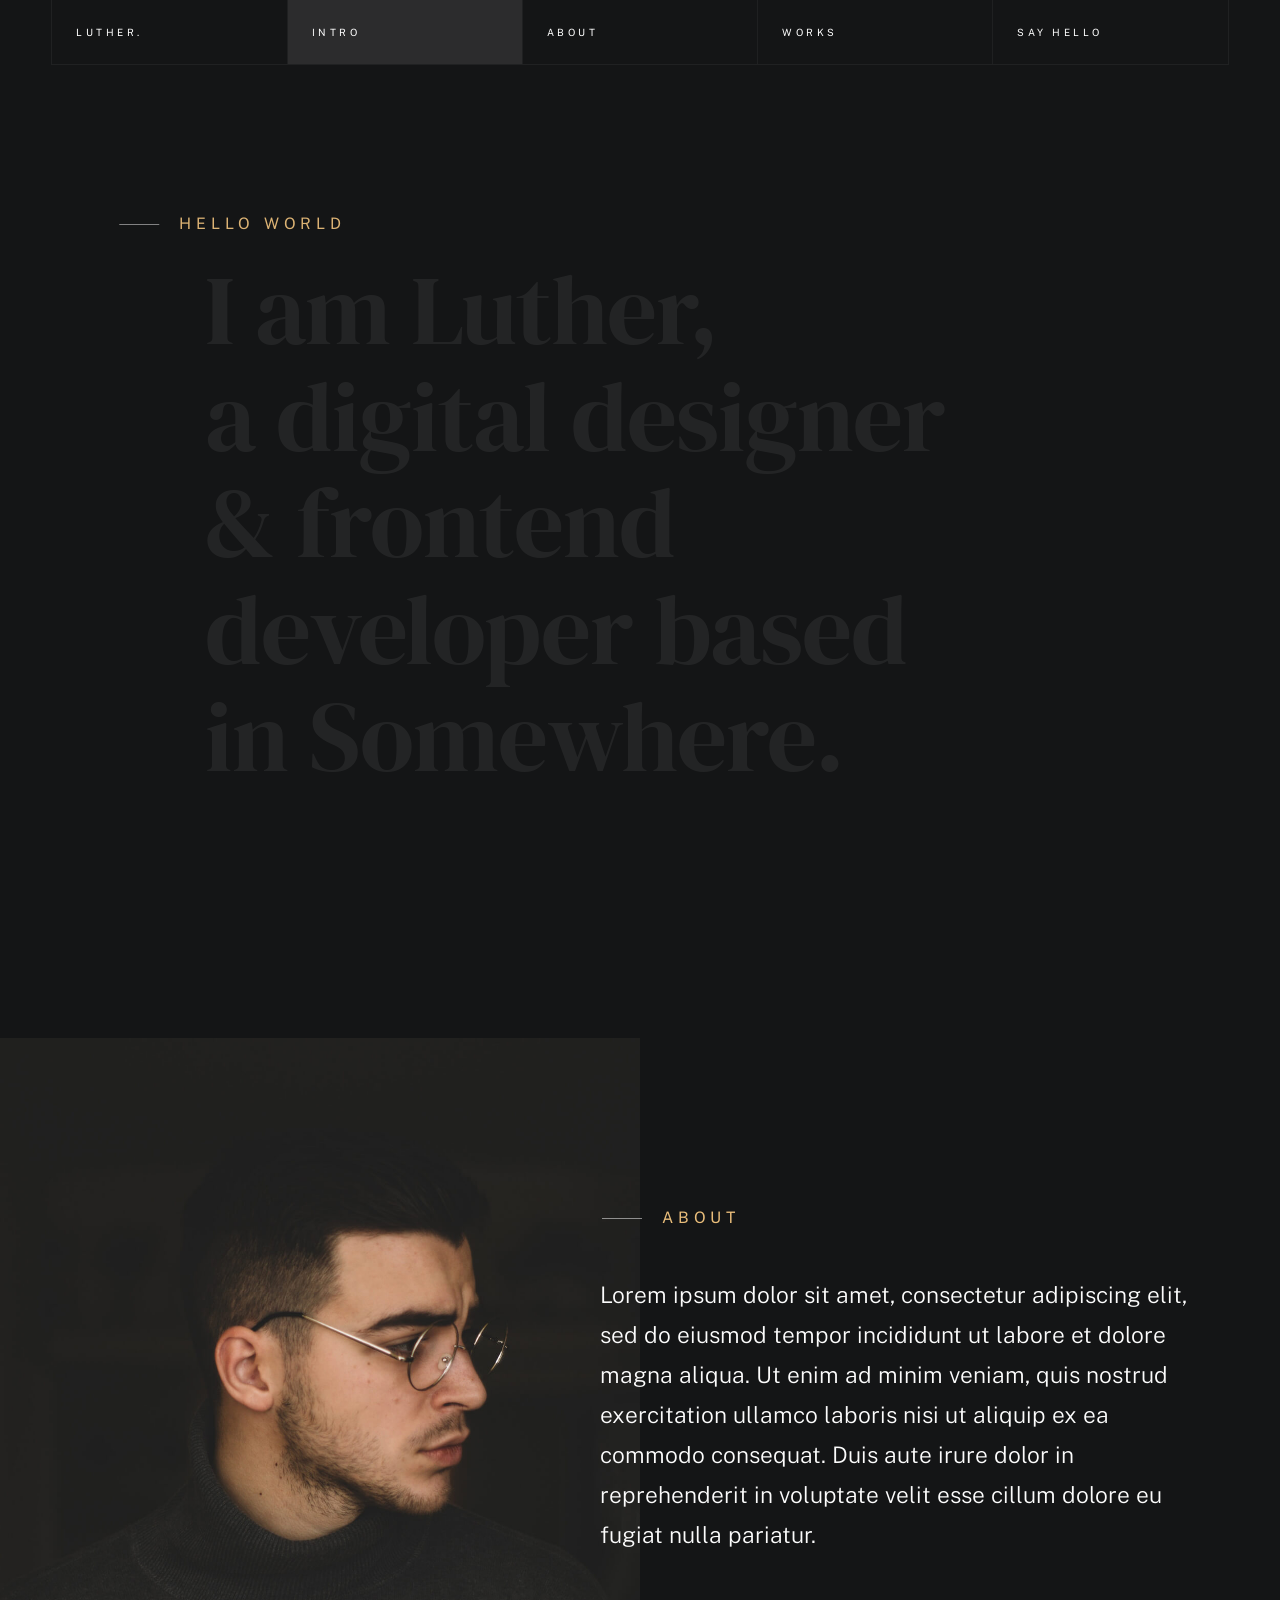
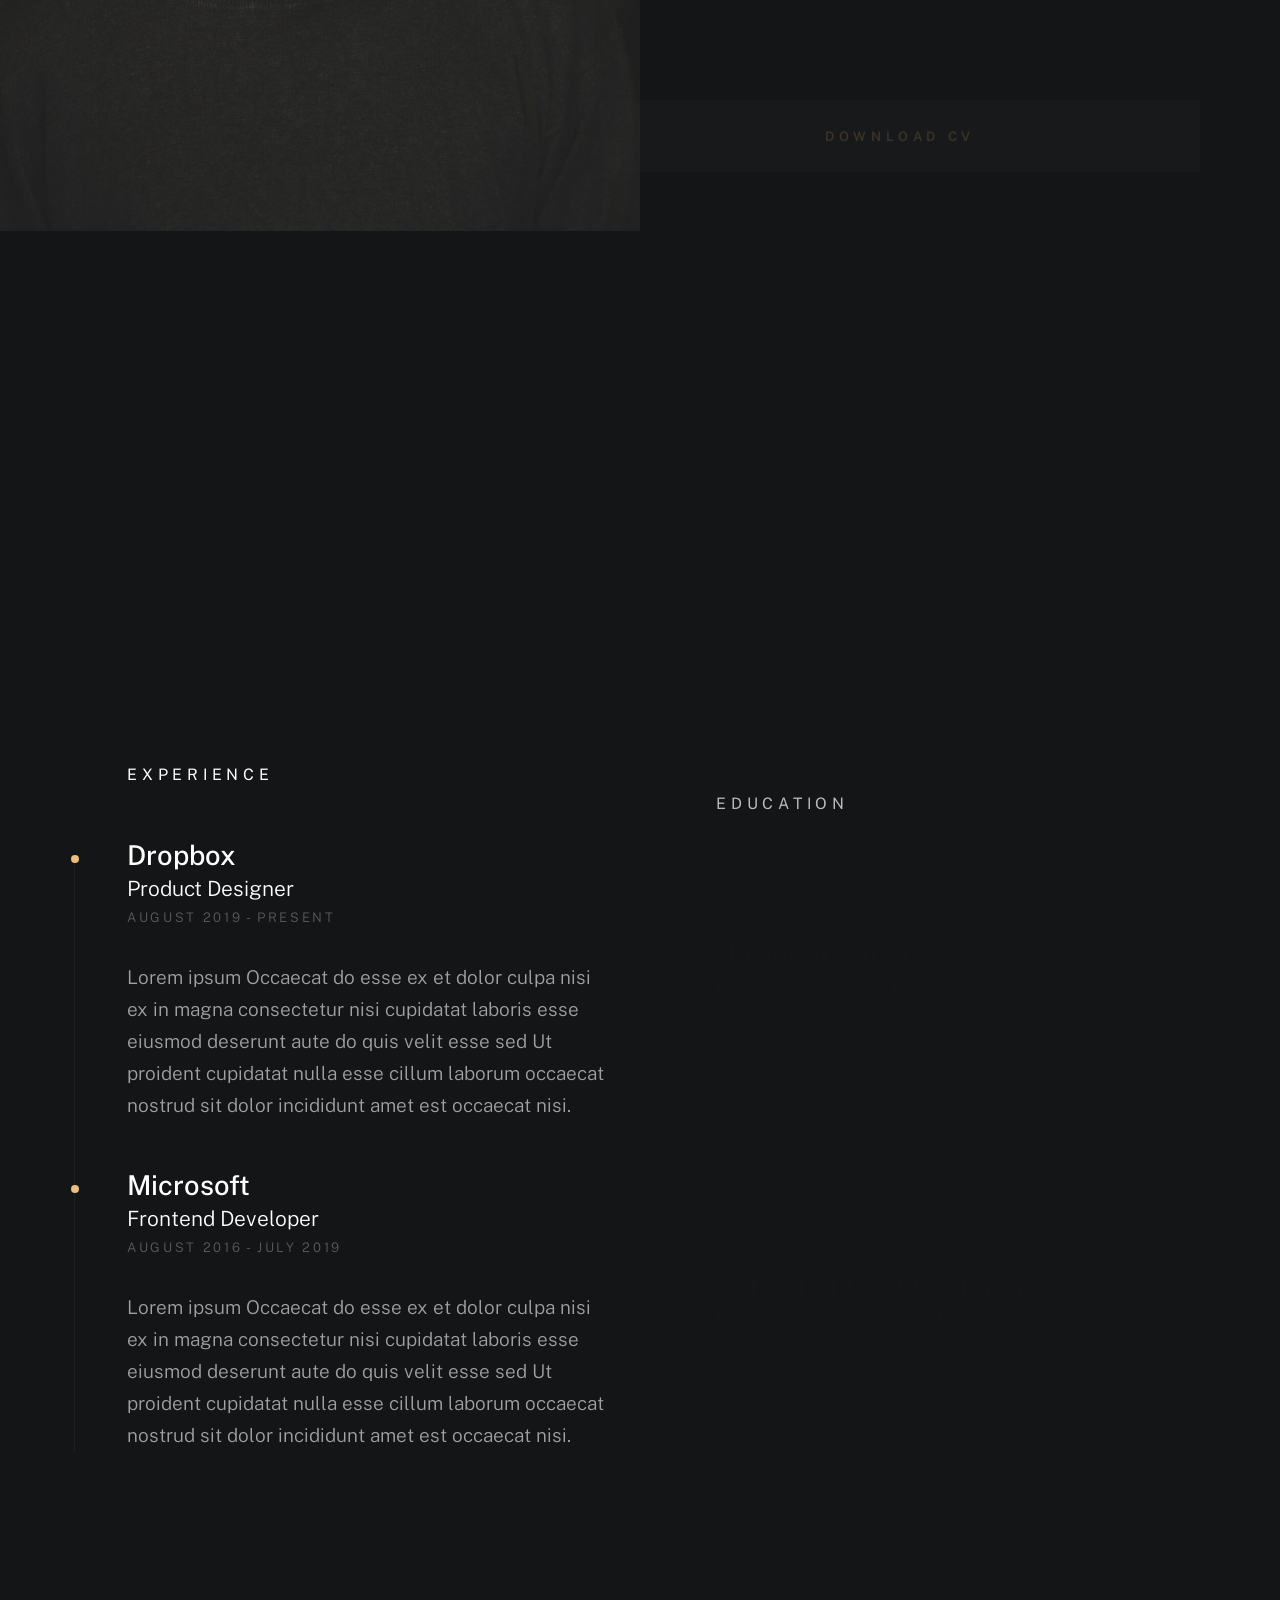
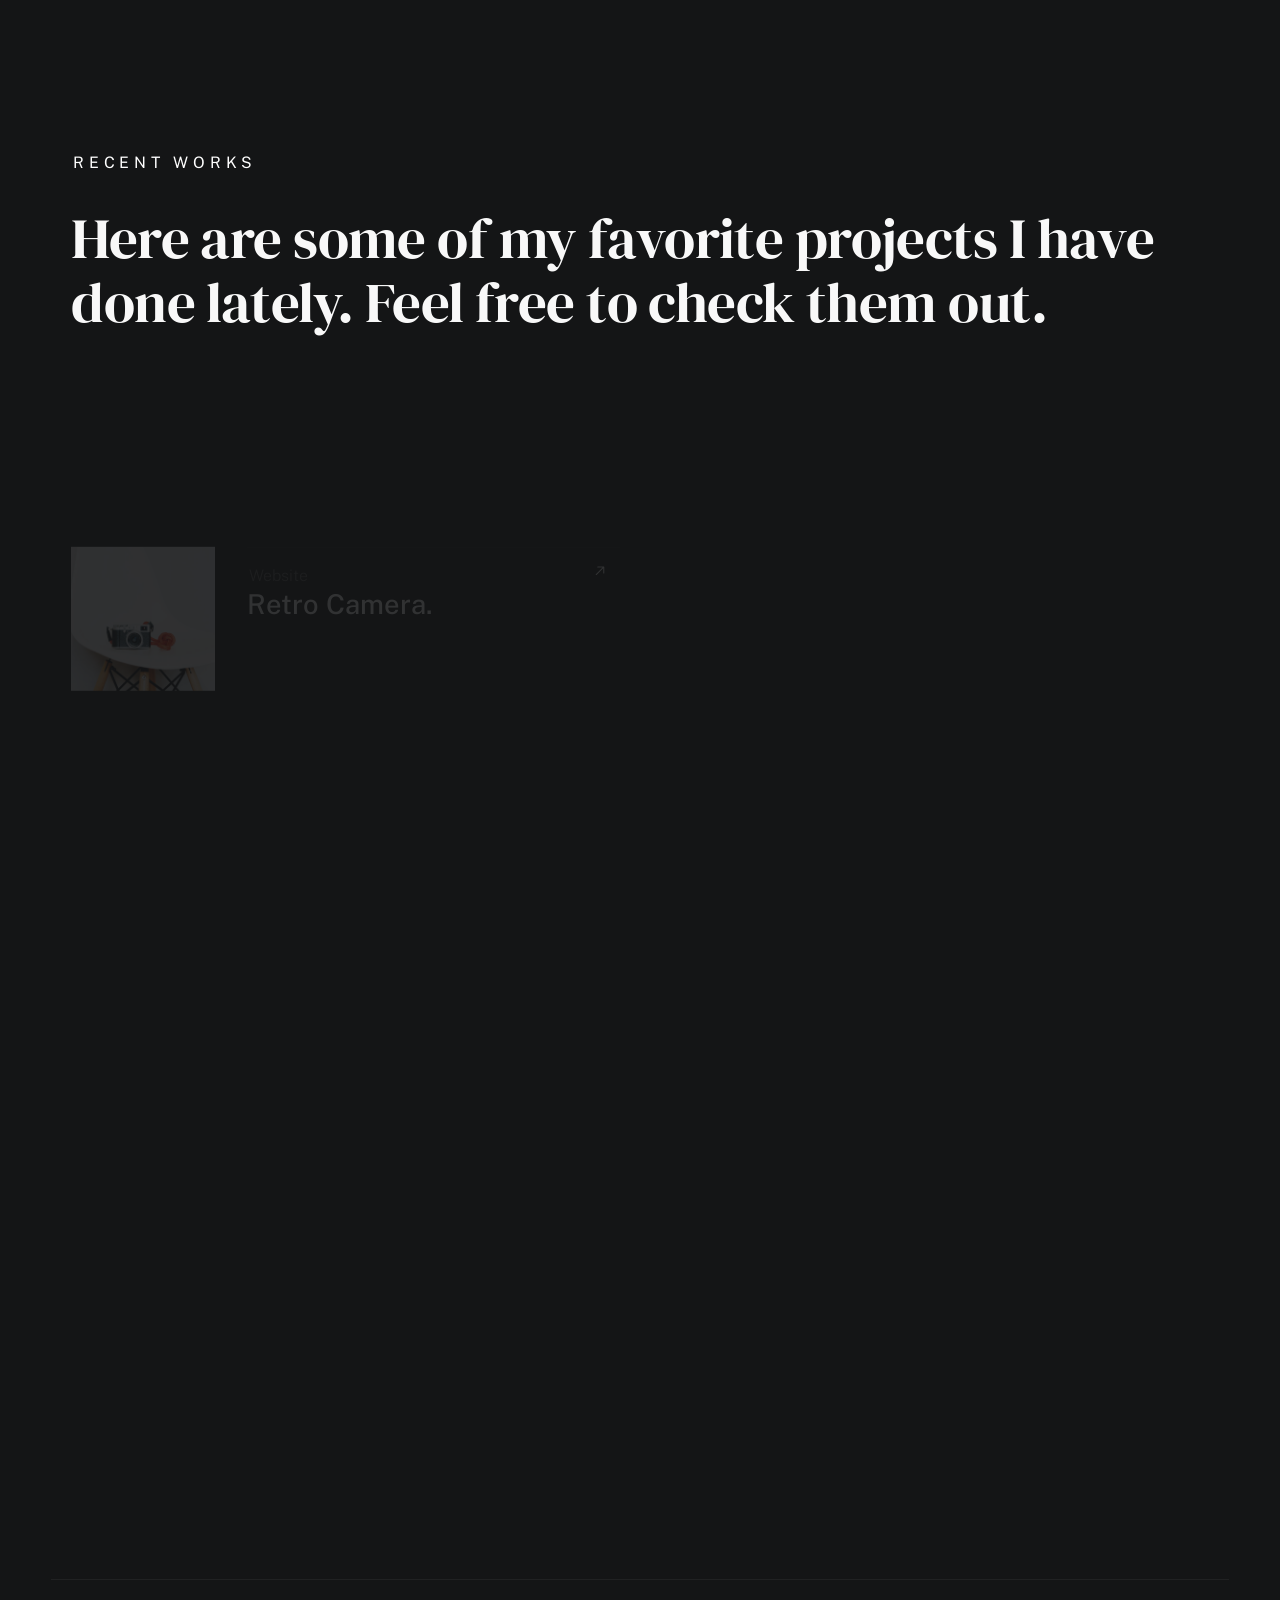
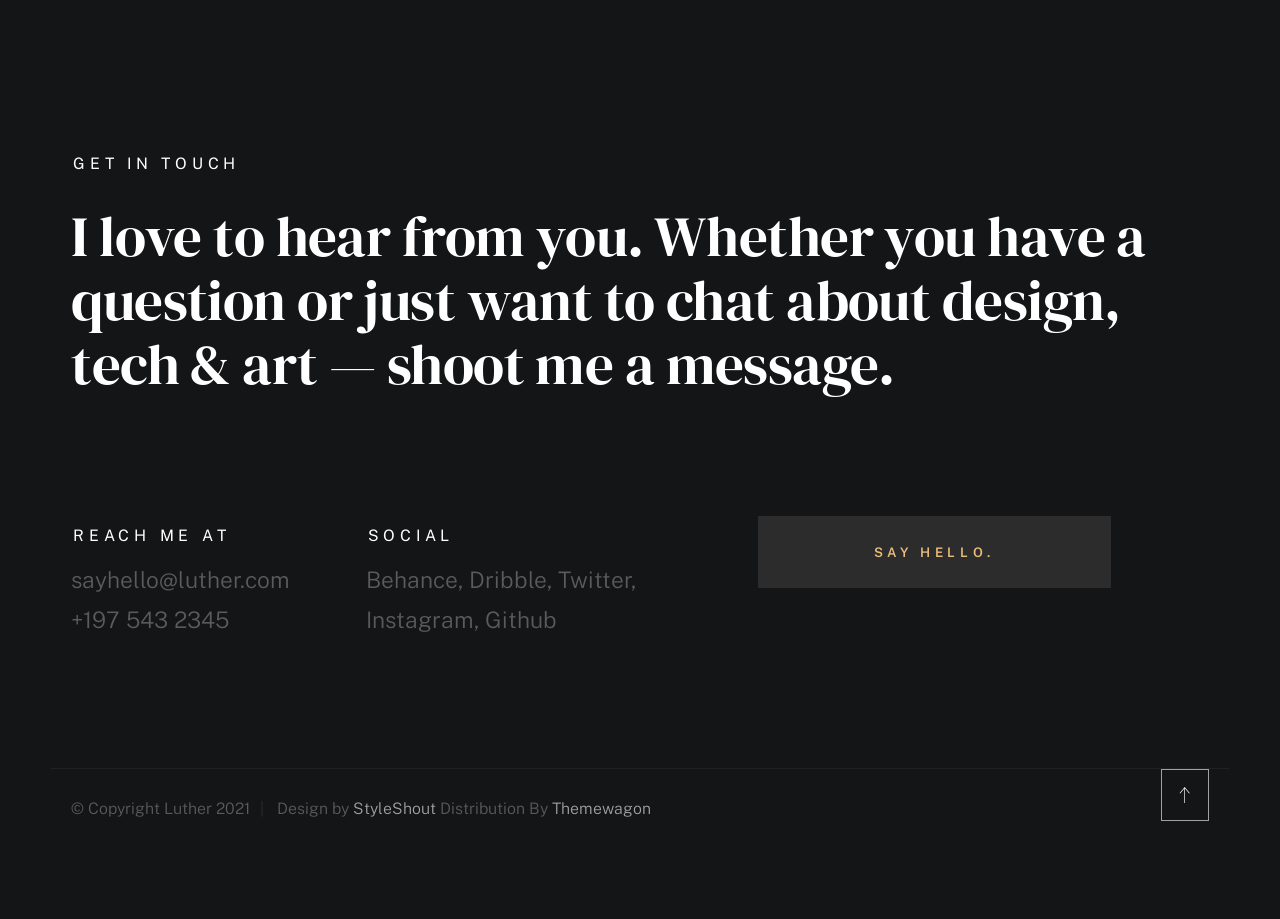
==== index.html @ 8ba322c8 "pertama" ====
<!DOCTYPE html>
<html class="no-js ss-preload" lang="en">
<head>

    <!--- basic page needs
    ================================================== -->
    <meta charset="utf-8">
    <title>Luther</title>
    <meta name="description" content="">
    <meta name="author" content="">

    <!-- mobile specific metas
    ================================================== -->
    <meta name="viewport" content="width=device-width, initial-scale=1">

    <!-- CSS
    ================================================== -->
    <link rel="stylesheet" href="css/vendor.css">
    <link rel="stylesheet" href="css/styles.css">

    <!-- favicons
    ================================================== -->
    <link rel="apple-touch-icon" sizes="180x180" href="apple-touch-icon.png">
    <link rel="icon" type="image/png" sizes="32x32" href="favicon-32x32.png">
    <link rel="icon" type="image/png" sizes="16x16" href="favicon-16x16.png">
    <link rel="manifest" href="site.webmanifest">

</head>

<body id="top">


    <!-- # preloader
    ================================================== -->
    <div id="preloader">
        <div id="loader">
        </div>
    </div>


    <!-- # page wrap
    ================================================== -->
    <div class="s-pagewrap">

        <div class="circles">
            <span></span>
            <span></span>
            <span></span>
            <span></span>
            <span></span>
        </div>


        <!-- ## site header 
        ================================================== -->
        <header class="s-header">

            <div class="header-mobile">
                <span class="mobile-home-link"><a href="index.html">Luther.</a></span>
                <a class="mobile-menu-toggle" href="#0"><span>Menu</span></a>
            </div>

            <div class="row wide main-nav-wrap">
                <nav class="column lg-12 main-nav">
                    <ul>
                        <li><a href="index.html" class="home-link">Luther.</a></li>
                        <li class="current"><a href="#intro" class="smoothscroll">Intro</a></li>
                        <li><a href="#about" class="smoothscroll">About</a></li>
                        <li><a href="#works" class="smoothscroll">Works</a></li>
                        <li><a href="#contact" class="smoothscroll">Say Hello</a></li>
                    </ul>
                </nav>
            </div>

        </header> <!-- end s-header -->


        <!-- ## main content
        ==================================================- -->
        <main class="s-content">


            <!-- ### intro
            ================================================== -->
            <section id="intro" class="s-intro target-section">

                <div class="row intro-content wide">

                    <div class="column">
                        <div class="text-pretitle with-line">
                            Hello World
                        </div>

                        <h1 class="text-huge-title">
                            I am Luther, <br>
                            a digital designer <br>
                            & frontend <br> 
                            developer based <br>
                            in Somewhere.
                        </h1>
                    </div>

                    <ul class="intro-social">
                        <li><a href="#0">Behance</a></li>
                        <li><a href="#0">Twitter</a></li>
                        <li><a href="#0">Dribbble</a></li>
                        <li><a href="#0">Instagram</a></li>
                    </ul>

                </div> <!-- end intro content -->

                <a href="#about" class="intro-scrolldown smoothscroll">
                    <svg width="24" height="24" viewBox="0 0 24 24" xmlns="http://www.w3.org/2000/svg" fill-rule="evenodd" clip-rule="evenodd"><path d="M11 21.883l-6.235-7.527-.765.644 7.521 9 7.479-9-.764-.645-6.236 7.529v-21.884h-1v21.883z"/></svg>
                </a>

            </section> <!-- end s-intro -->


            <!-- ### about
            ================================================== -->
            <section id="about" class="s-about target-section">


                <div class="row about-info wide" data-animate-block>

                    <div class="column lg-6 md-12 about-info__pic-block">
                        <img src="images/about-photo.jpg" 
                             srcset="images/about-photo.jpg 1x, images/about-photo@2x.jpg 2x" alt="" class="about-info__pic" data-animate-el>
                    </div>

                    <div class="column lg-6 md-12">
                        <div class="about-info__text" >

                            <h2 class="text-pretitle with-line" data-animate-el>
                                About
                            </h2>
                            <p class="attention-getter" data-animate-el>
                                Lorem ipsum dolor sit amet, consectetur adipiscing elit, sed do eiusmod 
                                tempor incididunt ut labore et dolore magna aliqua. Ut enim ad minim 
                                veniam, quis nostrud exercitation ullamco laboris nisi ut aliquip ex 
                                ea commodo consequat. Duis aute irure dolor in reprehenderit in voluptate 
                                velit esse cillum dolore eu fugiat nulla pariatur.
                            </p>
                            <a href="#0" class="btn btn--medium u-fullwidth" data-animate-el>Download CV</a>

                        </div>
                    </div>
                </div> <!-- about-info -->


                <div class="row about-expertise" data-animate-block>
                    <div class="column lg-12">

                        <h2 class="text-pretitle" data-animate-el>Expertise</h2>

                        <ul class="skills-list h1" data-animate-el>
                            <li>Visual Design</li>
                            <li>Branding Identity</li>
                            <li>UI Design</li>
                            <li>Product Design</li>
                            <li>Prototyping</li>
                            <li>Illustration</li>
                        </ul>

                    </div>
                </div> <!-- end about-expertise -->


                <div class="row about-timelines" data-animate-block>

                    <div class="column lg-6 tab-12">

                        <h2 class="text-pretitle" data-animate-el>
                            Experience
                        </h2>

                        <div class="timeline" data-animate-el>

                            <div class="timeline__block">
                                <div class="timeline__bullet"></div>
                                <div class="timeline__header">
                                    <h4 class="timeline__title">Dropbox</h3>
                                    <h5 class="timeline__meta">Product Designer</h5>
                                    <p class="timeline__timeframe">August 2019 - Present</p>
                                </div>
                                <div class="timeline__desc">
                                    <p>Lorem ipsum Occaecat do esse ex et dolor culpa nisi ex in magna consectetur nisi cupidatat laboris esse eiusmod deserunt aute do quis velit esse sed Ut proident cupidatat nulla esse cillum laborum occaecat nostrud sit dolor incididunt amet est occaecat nisi.</p>
                                </div>
                            </div>
    
                            <div class="timeline__block">
                                <div class="timeline__bullet"></div>
                                <div class="timeline__header">
                                    <h4 class="timeline__title">Microsoft</h4>
                                    <h5 class="timeline__meta">Frontend Developer</h5>
                                    <p class="timeline__timeframe">August 2016 - July 2019</p>
                                </div>
                                <div class="timeline__desc">
                                    <p>Lorem ipsum Occaecat do esse ex et dolor culpa nisi ex in magna consectetur nisi cupidatat laboris esse eiusmod deserunt aute do quis velit esse sed Ut proident cupidatat nulla esse cillum laborum occaecat nostrud sit dolor incididunt amet est occaecat nisi.</p>
                                </div>
                            </div>
    
                        </div> <!-- end timeline -->

                    </div> <!-- end column -->

                    <div class="column lg-6 tab-12">

                        <h2 class="text-pretitle" data-animate-el>
                            Education
                        </h2>

                        <div class="timeline" data-animate-el>

                            <div class="timeline__block">
                                <div class="timeline__bullet"></div>
                                <div class="timeline__header">
                                    <h4 class="timeline__title">University of Life</h3>
                                    <h5 class="timeline__meta">Master in Graphic Design</h5>
                                    <p class="timeline__timeframe">April 2015</p>
                                </div>
                                <div class="timeline__desc">
                                    <p>Lorem ipsum Occaecat do esse ex et dolor culpa nisi ex in magna consectetur nisi cupidatat laboris esse eiusmod deserunt aute do quis velit esse sed Ut proident cupidatat nulla esse cillum laborum occaecat nostrud sit dolor incididunt amet est occaecat nisi.</p>
                                </div>
                            </div>
    
                            <div class="timeline__block">
                                <div class="timeline__bullet"></div>
                                <div class="timeline__header">
                                    <h4 class="timeline__title">School of Cool Designers</h4>
                                    <h5 class="timeline__meta">B.A. Degree in Graphic Design</h5>
                                    <p class="timeline__timeframe">August 2012</p>
                                </div>
                                <div class="timeline__desc">
                                    <p>Lorem ipsum Occaecat do esse ex et dolor culpa nisi ex in magna consectetur nisi cupidatat laboris esse eiusmod deserunt aute do quis velit esse sed Ut proident cupidatat nulla esse cillum laborum occaecat nostrud sit dolor incididunt amet est occaecat nisi.</p>
                                </div>
                            </div>
    
                        </div> <!-- end timeline -->
                        
                    </div> <!-- end column -->


                </div> <!-- end about-timelines -->

            </section> <!-- end s-about -->


            <!-- ### works
            ================================================== -->
            <section id="works" class="s-works target-section">


                <div class="row works-portfolio">

                    <div class="column lg-12" data-animate-block>

                        <h2 class="text-pretitle" data-animate-el>
                            Recent Works
                        </h2>
                        <p class="h1" data-animate-el>
                            Here are some of my favorite projects I have done lately. Feel free to check them out.
                        </p>
    
                        <ul class="folio-list row block-lg-one-half block-stack-on-1000">

                            <li class="folio-list__item column" data-animate-el>
                                <a class="folio-list__item-link" href="#modal-01">
                                    <div class="folio-list__item-pic">
                                        <img src="images/portfolio/fuji.jpg"
                                             srcset="images/portfolio/fuji.jpg 1x, images/portfolio/fuji@2x.jpg 2x"  alt="">
                                    </div>
                                    
                                    <div class="folio-list__item-text">
                                        <div class="folio-list__item-cat">
                                            Website
                                        </div>
                                        <div class="folio-list__item-title">
                                            Retro Camera.
                                        </div>
                                    </div>
                                </a>
                                <a class="folio-list__proj-link" href="#" title="project link">
                                    <svg width="15" height="15" viewBox="0 0 15 15" fill="none" xmlns="http://www.w3.org/2000/svg"><path d="M8.14645 3.14645C8.34171 2.95118 8.65829 2.95118 8.85355 3.14645L12.8536 7.14645C13.0488 7.34171 13.0488 7.65829 12.8536 7.85355L8.85355 11.8536C8.65829 12.0488 8.34171 12.0488 8.14645 11.8536C7.95118 11.6583 7.95118 11.3417 8.14645 11.1464L11.2929 8H2.5C2.22386 8 2 7.77614 2 7.5C2 7.22386 2.22386 7 2.5 7H11.2929L8.14645 3.85355C7.95118 3.65829 7.95118 3.34171 8.14645 3.14645Z" fill="currentColor" fill-rule="evenodd" clip-rule="evenodd"></path></svg>
                                </a>
                            </li> <!--end folio-list__item -->

                            <li class="folio-list__item column" data-animate-el>
                                <a class="folio-list__item-link" href="#modal-02">
                                    <div class="folio-list__item-pic">
                                        <img src="images/portfolio/lamp.jpg" 
                                             srcset="images/portfolio/lamp.jpg 1x, images/portfolio/lamp@2x.jpg 2x" alt="">
                                    </div>
                                    
                                    <div class="folio-list__item-text">
                                        <div class="folio-list__item-cat">
                                            Product Design
                                        </div>
                                        <div class="folio-list__item-title">
                                            The White Lamp.
                                        </div>
                                    </div>
                                </a>
                                <a class="folio-list__proj-link" href="#" title="project link">
                                    <svg width="15" height="15" viewBox="0 0 15 15" fill="none" xmlns="http://www.w3.org/2000/svg"><path d="M8.14645 3.14645C8.34171 2.95118 8.65829 2.95118 8.85355 3.14645L12.8536 7.14645C13.0488 7.34171 13.0488 7.65829 12.8536 7.85355L8.85355 11.8536C8.65829 12.0488 8.34171 12.0488 8.14645 11.8536C7.95118 11.6583 7.95118 11.3417 8.14645 11.1464L11.2929 8H2.5C2.22386 8 2 7.77614 2 7.5C2 7.22386 2.22386 7 2.5 7H11.2929L8.14645 3.85355C7.95118 3.65829 7.95118 3.34171 8.14645 3.14645Z" fill="currentColor" fill-rule="evenodd" clip-rule="evenodd"></path></svg>
                                </a>
                            </li> <!--end folio-list__item -->

                            <li class="folio-list__item column" data-animate-el>
                                <a class="folio-list__item-link" href="#modal-03">
                                    <div class="folio-list__item-pic">
                                        <img src="images/portfolio/rucksack.jpg" 
                                             srcset="images/portfolio/rucksack.jpg 1x, images/portfolio/rucksack@2x.jpg 2x" alt="">
                                    </div>
                                    
                                    <div class="folio-list__item-text">
                                        <div class="folio-list__item-cat">
                                            Branding
                                        </div>
                                        <div class="folio-list__item-title">
                                            Rucksuck.
                                        </div>
                                    </div>
                                </a>
                                <a class="folio-list__proj-link" href="#" title="project link">
                                    <svg width="15" height="15" viewBox="0 0 15 15" fill="none" xmlns="http://www.w3.org/2000/svg"><path d="M8.14645 3.14645C8.34171 2.95118 8.65829 2.95118 8.85355 3.14645L12.8536 7.14645C13.0488 7.34171 13.0488 7.65829 12.8536 7.85355L8.85355 11.8536C8.65829 12.0488 8.34171 12.0488 8.14645 11.8536C7.95118 11.6583 7.95118 11.3417 8.14645 11.1464L11.2929 8H2.5C2.22386 8 2 7.77614 2 7.5C2 7.22386 2.22386 7 2.5 7H11.2929L8.14645 3.85355C7.95118 3.65829 7.95118 3.34171 8.14645 3.14645Z" fill="currentColor" fill-rule="evenodd" clip-rule="evenodd"></path></svg>
                                </a>
                            </li> <!--end folio-list__item -->

                            <li class="folio-list__item column" data-animate-el>
                                <a class="folio-list__item-link" href="#modal-04">
                                    <div class="folio-list__item-pic">
                                        <img src="images/portfolio/skaterboy.jpg"
                                             srcset="images/portfolio/skaterboy.jpg 1x, images/portfolio/skaterboy@2x.jpg 2x" alt="">
                                    </div>
                                    
                                    <div class="folio-list__item-text">
                                        <div class="folio-list__item-cat">
                                            Website
                                        </div>
                                        <div class="folio-list__item-title">
                                            Since Day One.
                                        </div>
                                    </div>
                                </a>
                                <a class="folio-list__proj-link" href="#" title="project link">
                                    <svg width="15" height="15" viewBox="0 0 15 15" fill="none" xmlns="http://www.w3.org/2000/svg"><path d="M8.14645 3.14645C8.34171 2.95118 8.65829 2.95118 8.85355 3.14645L12.8536 7.14645C13.0488 7.34171 13.0488 7.65829 12.8536 7.85355L8.85355 11.8536C8.65829 12.0488 8.34171 12.0488 8.14645 11.8536C7.95118 11.6583 7.95118 11.3417 8.14645 11.1464L11.2929 8H2.5C2.22386 8 2 7.77614 2 7.5C2 7.22386 2.22386 7 2.5 7H11.2929L8.14645 3.85355C7.95118 3.65829 7.95118 3.34171 8.14645 3.14645Z" fill="currentColor" fill-rule="evenodd" clip-rule="evenodd"></path></svg>
                                </a>
                            </li> <!--end folio-list__item -->

                            <li class="folio-list__item column" data-animate-el>
                                <a class="folio-list__item-link" href="#modal-05">
                                    <div class="folio-list__item-pic">
                                        <img src="images/portfolio/sanddunes.jpg" 
                                             srcset="images/portfolio/sanddunes.jpg 1x, images/portfolio/sanddunes@2x.jpg 2x" alt="">
                                    </div>
                                    
                                    <div class="folio-list__item-text">
                                        <div class="folio-list__item-cat">
                                            Illustration
                                        </div>
                                        <div class="folio-list__item-title">
                                            Sand Dunes.
                                        </div>
                                    </div>
                                </a>
                                <a class="folio-list__proj-link" href="#" title="project link">
                                    <svg width="15" height="15" viewBox="0 0 15 15" fill="none" xmlns="http://www.w3.org/2000/svg"><path d="M8.14645 3.14645C8.34171 2.95118 8.65829 2.95118 8.85355 3.14645L12.8536 7.14645C13.0488 7.34171 13.0488 7.65829 12.8536 7.85355L8.85355 11.8536C8.65829 12.0488 8.34171 12.0488 8.14645 11.8536C7.95118 11.6583 7.95118 11.3417 8.14645 11.1464L11.2929 8H2.5C2.22386 8 2 7.77614 2 7.5C2 7.22386 2.22386 7 2.5 7H11.2929L8.14645 3.85355C7.95118 3.65829 7.95118 3.34171 8.14645 3.14645Z" fill="currentColor" fill-rule="evenodd" clip-rule="evenodd"></path></svg>
                                </a>
                            </li> <!--end folio-list__item -->

                            <li class="folio-list__item column" data-animate-el>
                                <a class="folio-list__item-link" href="#modal-06">
                                    <div class="folio-list__item-pic">
                                        <img src="images/portfolio/minimalismo.jpg" 
                                             srcset="images/portfolio/minimalismo.jpg 1x, images/portfolio/minimalismo@2x.jpg 2x" alt="">
                                    </div>
                                    
                                    <div class="folio-list__item-text">
                                        <div class="folio-list__item-cat">
                                            Branding
                                        </div>
                                        <div class="folio-list__item-title">
                                            Minimalismo.
                                        </div>
                                    </div>
                                </a>
                                <a class="folio-list__proj-link" href="#" title="project link">
                                    <svg width="15" height="15" viewBox="0 0 15 15" fill="none" xmlns="http://www.w3.org/2000/svg"><path d="M8.14645 3.14645C8.34171 2.95118 8.65829 2.95118 8.85355 3.14645L12.8536 7.14645C13.0488 7.34171 13.0488 7.65829 12.8536 7.85355L8.85355 11.8536C8.65829 12.0488 8.34171 12.0488 8.14645 11.8536C7.95118 11.6583 7.95118 11.3417 8.14645 11.1464L11.2929 8H2.5C2.22386 8 2 7.77614 2 7.5C2 7.22386 2.22386 7 2.5 7H11.2929L8.14645 3.85355C7.95118 3.65829 7.95118 3.34171 8.14645 3.14645Z" fill="currentColor" fill-rule="evenodd" clip-rule="evenodd"></path></svg>
                                </a>
                            </li> <!--end folio-list__item -->

                        </ul> <!-- end folio-list -->

                    </div> <!-- end column -->


                    <!-- Modal Templates Popup
                    -------------------------------------------- -->
                    <div id="modal-01" hidden>
                        <div class="modal-popup">
                            <img src="images/portfolio/gallery/g-fuji.jpg" alt="">
                
                            <div class="modal-popup__desc">
                                <h5>Retro Camera</h5>
                                <p>Odio soluta enim quos sit asperiores rerum rerum repudiandae cum. Vel voluptatem alias qui assumenda iure et expedita voluptatem. Ratione officiis quae.</p>
                                <ul class="modal-popup__cat">
                                    <li>Branding</li>
                                    <li>Product Design</li>
                                </ul>
                            </div>
                
                            <a href="https://www.behance.net/" class="modal-popup__details">Project link</a>
                        </div>
                    </div> <!-- end modal -->

                    <div id="modal-02" hidden>
                        <div class="modal-popup">
                            <img src="images/portfolio/gallery/g-lamp.jpg" alt="">
                
                            <div class="modal-popup__desc">
                                <h5>The White Lamp</h5>
                                <p>Proin gravida nibh vel velit auctor aliquet. Aenean sollicitudin, lorem quis bibendum auctor, nisi elit consequat ipsum, nec sagittis sem nibh id elit.</p>
                                <ul class="modal-popup__cat">
                                    <li>Branding</li>
                                </ul>
                            </div>
                
                            <a href="https://www.behance.net/" class="modal-popup__details">Project link</a>
                        </div>
                    </div> <!-- end modal -->

                    <div id="modal-03" hidden>
                        <div class="modal-popup">
                            <img src="images/portfolio/gallery/g-rucksack.jpg" alt="">
                
                            <div class="modal-popup__desc">
                                <h5>Rucksuck</h5>
                                <p>Exercitationem reprehenderit quod explicabo consequatur aliquid ut magni ut. Deleniti quo corrupti illum velit eveniet ratione necessitatibus ipsam mollitia.</p>
                                <ul class="modal-popup__cat">
                                    <li>Product Design</li>
                                </ul>
                            </div>
                
                            <a href="https://www.behance.net/" class="modal-popup__details">Project link</a>
                        </div>
                    </div> <!-- end modal -->

                    <div id="modal-04" hidden>
                        <div class="modal-popup">
                            <img src="images/portfolio/gallery/g-skaterboy.jpg" alt="">
                
                            <div class="modal-popup__desc">
                                <h5>Since Day One</h5>
                                <p>Dolores velit qui quos nobis. Aliquam delectus voluptas quos possimus non voluptatem voluptas voluptas. Est doloribus eligendi porro doloribus voluptatum.</p>
                                <ul class="modal-popup__cat">
                                    <li>Website</li>
                                </ul>
                            </div>
                
                            <a href="https://www.behance.net/" class="modal-popup__details">Project link</a>
                        </div>
                    </div> <!-- end modal -->

                    <div id="modal-05" hidden>
                        <div class="modal-popup">

                            <img src="images/portfolio/gallery/g-sanddunes.jpg" alt="">
                
                            <div class="modal-popup__desc">
                                <h5>Sand Dunes</h5>
                                <p>Proin gravida nibh vel velit auctor aliquet. Aenean sollicitudin, lorem quis bibendum auctor, nisi elit consequat ipsum, nec sagittis sem nibh id elit.</p>
                                <ul class="modal-popup__cat">
                                    <li>Illustration</li>
                                </ul>
                            </div>
                
                            <a href="https://www.behance.net/" class="modal-popup__details">Project link</a>
                        </div>
                    </div> <!-- end modal -->

                    <div id="modal-06" hidden>
                        <div class="modal-popup">
                            <img src="images/portfolio/gallery/g-minimalismo.jpg" alt="">
                
                            <div class="modal-popup__desc">
                                <h5>Minimalismo</h5>
                                <p>Quisquam vel libero consequuntur autem voluptas. Qui aut vero. Omnis fugit mollitia cupiditate voluptas. Aenean sollicitudin, lorem quis bibendum auctor.</p>
                                <ul class="modal-popup__cat">
                                    <li>Branding</li>
                                    <li>Product Design</li>
                                </ul>
                            </div>
                
                            <a href="https://www.behance.net/" class="modal-popup__details">Project link</a>
                        </div>
                    </div> <!-- end modal -->

                </div> <!-- end works-portfolio -->


                <div class="row testimonials">
                    <div class="column lg-12" data-animate-block>
        
                        <div class="swiper-container testimonial-slider" data-animate-el>
        
                            <div class="swiper-wrapper">

                                <div class="testimonial-slider__slide swiper-slide">
                                    <div class="testimonial-slider__author">
                                        <img src="images/avatars/user-02.jpg" alt="Author image" class="testimonial-slider__avatar">
                                        <cite class="testimonial-slider__cite">
                                            <strong>Tim Cook</strong>
                                            <span>CEO, Apple</span>
                                        </cite>
                                    </div>
                                    <p>
                                    Molestiae incidunt consequatur quis ipsa autem nam sit enim magni. Voluptas tempore rem. 
                                    Explicabo a quaerat sint autem dolore ducimus ut consequatur neque.  Nisi dolores quaerat fuga rem nihil nostrum.
                                    Laudantium quia consequatur molestias delectus culpa.
                                    </p>
                                </div> <!-- end testimonial-slider__slide -->
                
                                <div class="testimonial-slider__slide swiper-slide">
                                    <div class="testimonial-slider__author">
                                        <img src="images/avatars/user-03.jpg" alt="Author image" class="testimonial-slider__avatar">
                                        <cite class="testimonial-slider__cite">
                                            <strong>Sundar Pichai</strong>
                                            <span>CEO, Google</span>
                                        </cite>
                                    </div>
                                    <p>
                                    Excepturi nam cupiditate culpa doloremque deleniti repellat. Veniam quos repellat voluptas animi adipisci.
                                    Nisi eaque consequatur. Voluptatem dignissimos ut ducimus accusantium perspiciatis.
                                    Quasi voluptas eius distinctio. Atque eos maxime.
                                    </p>
                                </div> <!-- end testimonial-slider__slide -->
                
                                <div class="testimonial-slider__slide swiper-slide">
                                    <div class="testimonial-slider__author">
                                        <img src="images/avatars/user-01.jpg" alt="Author image" class="testimonial-slider__avatar">
                                        <cite class="testimonial-slider__cite">
                                            <strong>Satya Nadella</strong>
                                            <span>CEO, Microsoft</span>
                                        </cite>
                                    </div>
                                    <p>
                                    Repellat dignissimos libero. Qui sed at corrupti expedita voluptas odit. Nihil ea quia nesciunt. Ducimus aut sed ipsam.  
                                    Autem eaque officia cum exercitationem sunt voluptatum accusamus. Quasi voluptas eius distinctio.
                                    Voluptatem dignissimos ut.
                                    </p>
                                </div> <!-- end testimonial-slider__slide -->
        
                                <div class="testimonial-slider__slide swiper-slide">
                                    <div class="testimonial-slider__author">
                                        <img src="images/avatars/user-06.jpg" alt="Author image" class="testimonial-slider__avatar">
                                        <cite class="testimonial-slider__cite">
                                            <strong>Jeff Bezos</strong>
                                            <span>CEO, Amazon</span>
                                        </cite>
                                    </div>
                                    <p>
                                    Nunc interdum lacus sit amet orci. Vestibulum dapibus nunc ac augue. Fusce vel dui. In ac felis 
                                    quis tortor malesuada pretium. Curabitur vestibulum aliquam leo. Qui sed at corrupti expedita voluptas odit. 
                                    Nihil ea quia nesciunt. Ducimus aut sed ipsam.
                                    </p>
                                </div> <!-- end testimonial-slider__slide -->
            
                            </div> <!-- end swiper-wrapper -->
        
                            <div class="swiper-pagination"></div>
        
                        </div> <!-- end swiper-container -->
        
                    </div> <!-- end column -->
                </div> <!-- end row testimonials -->

            </section> <!-- end s-works -->


            <!-- ### contact
            ================================================== -->
            <section id="contact" class="s-contact target-section">

                <div class="row contact-top">
                    <div class="column lg-12">
                        <h2 class="text-pretitle">
                            Get In Touch
                        </h2>

                        <p class="h1">
                            I love to hear from you.
                            Whether you have a question or just 
                            want to chat about design, tech & art — shoot me a message.
                        </p>
                    </div>
                </div> <!-- end contact-top -->

                <div class="row contact-bottom">
                    <div class="column lg-3 md-5 tab-6 stack-on-550 contact-block">
                        <h3 class="text-pretitle">Reach me at</h3>
                        <p class="contact-links">
                            <a href="mailto:sayhello@luther.com" class="mailtoui">sayhello@luther.com</a> <br>
                            <a href="tel:+1975432345">+197 543 2345</a>
                        </p>
                    </div>
                    <div class="column lg-4 md-5 tab-6 stack-on-550 contact-block">
                        <h3 class="text-pretitle">Social</h3>
                        <ul class="contact-social">
                            <li><a href="#0">Behance</a></li>
                            <li><a href="#0">Dribble</a></li>
                            <li><a href="#0">Twitter</a></li>
                            <li><a href="#0">Instagram</a></li>
                            <li><a href="#0">Github</a></li>
                        </ul>
                    </div>
                    <div class="column lg-4 md-12 contact-block">
                        <a href="mailto:sayhello@luther.com" class="mailtoui btn btn--medium u-fullwidth contact-btn">Say Hello.</a>
                    </div>
                </div> <!-- end contact-bottom -->

            </section> <!-- end contact -->

        </main> <!-- end s-content -->


        <!-- ## footer
        ================================================== -->
        <footer class="s-footer">

            <div class="row">
                <div class="column ss-copyright">
                    <span>© Copyright Luther 2021</span> 
                    <span>Design by <a href="https://www.styleshout.com/">StyleShout</a> Distribution By <a href="https://themewagon.com">Themewagon</a></span>
                </div>

                <div class="ss-go-top">
                    <a class="smoothscroll" title="Back to Top" href="#top">
                        <svg xmlns="http://www.w3.org/2000/svg" viewBox="0 0 24 24" fill-rule="evenodd" clip-rule="evenodd"><path d="M11 2.206l-6.235 7.528-.765-.645 7.521-9 7.479 9-.764.646-6.236-7.53v21.884h-1v-21.883z"/></svg>
                    </a>
                </div>
            </div>

        </footer> <!-- end s-footer -->

    </div> <!-- end -s-pagewrap -->


    <!-- Java Script
    ================================================== -->
    <script src="js/plugins.js"></script>
    <script src="js/main.js"></script>

</body>
</html>
---- css/vendor.css ----
/* ===================================================================
 * Theme Third-party Stylesheets
 * Template Ver. 1.0.0
 * 02-16-2021
 * -------------------------------------------------------------------
 *
 * TOC:
 * 
 * # PrismJS 1.20.0
 * # Swiper 6.4.5
 * # Basiclightbox
 * 
 * ------------------------------------------------------------------- */



/* ===================================================================
 * # PrismJS 1.20.0
 *   https://prismjs.com/download.html#themes=prism-tomorrow&languages=markup+css+clike+javascript+markup-templating+php
 *   
 *   prism.js tomorrow night eighties for JavaScript, CoffeeScript, CSS and HTML
 *   Based on https://github.com/chriskempson/tomorrow-theme
 *   @author Rose Pritchard
 * ------------------------------------------------------------------- */

code[class*="language-"],
pre[class*="language-"] {
    color           : #ccc;
    background      : none;
    font-family     : var(--font-mono);
    font-size       : calc(var(--text-size) * 0.9444);
    text-align      : left;
    white-space     : pre;
    word-spacing    : normal;
    word-break      : normal;
    word-wrap       : normal;
    line-height     : var(--vspace-1);
    -moz-tab-size   : 4;
    -o-tab-size     : 4;
    tab-size        : 4;
    -webkit-hyphens : none;
    -moz-hyphens    : none;
    -ms-hyphens     : none;
    hyphens         : none;
}

/* Code blocks */

pre[class*="language-"] {
    padding  : var(--vspace-0_5) 0 var(--vspace-1);
    margin   : 0;
    overflow : auto;
}

:not(pre)>code[class*="language-"],
pre[class*="language-"] {
    background : #2d2d2d;
}

/* Inline code */

:not(pre)>code[class*="language-"] {
    padding     : .1em;
    white-space : normal;
}

.token.comment,
.token.block-comment,
.token.prolog,
.token.doctype,
.token.cdata {
    color : #999;
}

.token.punctuation {
    color : #ccc;
}

.token.tag,
.token.attr-name,
.token.namespace,
.token.deleted {
    color : #e2777a;
}

.token.function-name {
    color : #6196cc;
}

.token.boolean,
.token.number,
.token.function {
    color : #f08d49;
}

.token.property,
.token.class-name,
.token.constant,
.token.symbol {
    color : #f8c555;
}

.token.selector,
.token.important,
.token.atrule,
.token.keyword,
.token.builtin {
    color : #cc99cd;
}

.token.string,
.token.char,
.token.attr-value,
.token.regex,
.token.variable {
    color : #7ec699;
}

.token.operator,
.token.entity,
.token.url {
    color : #67cdcc;
}

.token.important,
.token.bold {
    font-weight : bold;
}

.token.italic {
    font-style : italic;
}

.token.entity {
    cursor : help;
}

.token.inserted {
    color : green;
}



/* ===================================================================
 * # Swiper 6.4.5
 *   Most modern mobile touch slider and framework with hardware accelerated transitions
 *   https://swiperjs.com
 *
 *   Copyright 2014-2020 Vladimir Kharlampidi
 *
 *   Released under the MIT License
 *
 *   Released on: December 18, 2020
 * ------------------------------------------------------------------- */

@font-face {
    font-family : "swiper-icons";
    src         : url("data:application/font-woff;charset=utf-8;base64, [base64]//wADZ2x5ZgAAAywAAADMAAAD2MHtryVoZWFkAAABbAAAADAAAAA2E2+eoWhoZWEAAAGcAAAAHwAAACQC9gDzaG10eAAAAigAAAAZAAAArgJkABFsb2NhAAAC0AAAAFoAAABaFQAUGG1heHAAAAG8AAAAHwAAACAAcABAbmFtZQAAA/gAAAE5AAACXvFdBwlwb3N0AAAFNAAAAGIAAACE5s74hXjaY2BkYGAAYpf5Hu/j+W2+MnAzMYDAzaX6QjD6/4//Bxj5GA8AuRwMYGkAPywL13jaY2BkYGA88P8Agx4j+/8fQDYfA1AEBWgDAIB2BOoAeNpjYGRgYNBh4GdgYgABEMnIABJzYNADCQAACWgAsQB42mNgYfzCOIGBlYGB0YcxjYGBwR1Kf2WQZGhhYGBiYGVmgAFGBiQQkOaawtDAoMBQxXjg/wEGPcYDDA4wNUA2CCgwsAAAO4EL6gAAeNpj2M0gyAACqxgGNWBkZ2D4/wMA+xkDdgAAAHjaY2BgYGaAYBkGRgYQiAHyGMF8FgYHIM3DwMHABGQrMOgyWDLEM1T9/w8UBfEMgLzE////P/5//f/V/xv+r4eaAAeMbAxwIUYmIMHEgKYAYjUcsDAwsLKxc3BycfPw8jEQA/[base64]/uznmfPFBNODM2K7MTQ45YEAZqGP81AmGGcF3iPqOop0r1SPTaTbVkfUe4HXj97wYE+yNwWYxwWu4v1ugWHgo3S1XdZEVqWM7ET0cfnLGxWfkgR42o2PvWrDMBSFj/IHLaF0zKjRgdiVMwScNRAoWUoH78Y2icB/yIY09An6AH2Bdu/UB+yxopYshQiEvnvu0dURgDt8QeC8PDw7Fpji3fEA4z/PEJ6YOB5hKh4dj3EvXhxPqH/SKUY3rJ7srZ4FZnh1PMAtPhwP6fl2PMJMPDgeQ4rY8YT6Gzao0eAEA409DuggmTnFnOcSCiEiLMgxCiTI6Cq5DZUd3Qmp10vO0LaLTd2cjN4fOumlc7lUYbSQcZFkutRG7g6JKZKy0RmdLY680CDnEJ+UMkpFFe1RN7nxdVpXrC4aTtnaurOnYercZg2YVmLN/d/gczfEimrE/fs/bOuq29Zmn8tloORaXgZgGa78yO9/cnXm2BpaGvq25Dv9S4E9+5SIc9PqupJKhYFSSl47+Qcr1mYNAAAAeNptw0cKwkAAAMDZJA8Q7OUJvkLsPfZ6zFVERPy8qHh2YER+3i/BP83vIBLLySsoKimrqKqpa2hp6+jq6RsYGhmbmJqZSy0sraxtbO3sHRydnEMU4uR6yx7JJXveP7WrDycAAAAAAAH//wACeNpjYGRgYOABYhkgZgJCZgZNBkYGLQZtIJsFLMYAAAw3ALgAeNolizEKgDAQBCchRbC2sFER0YD6qVQiBCv/H9ezGI6Z5XBAw8CBK/m5iQQVauVbXLnOrMZv2oLdKFa8Pjuru2hJzGabmOSLzNMzvutpB3N42mNgZGBg4GKQYzBhYMxJLMlj4GBgAYow/P/PAJJhLM6sSoWKfWCAAwDAjgbRAAB42mNgYGBkAIIbCZo5IPrmUn0hGA0AO8EFTQAA") format("woff");
    font-weight : 400;
    font-style  : normal;
}

:root {
    --swiper-theme-color : #007aff;
}

.swiper-container {
    margin-left  : auto;
    margin-right : auto;
    position     : relative;
    overflow     : hidden;
    list-style   : none;
    padding      : 0;
    /* Fix of Webkit flickering */
    z-index      : 1;
}

.swiper-container-vertical>.swiper-wrapper {
    flex-direction : column;
}

.swiper-wrapper {
    position            : relative;
    width               : 100%;
    height              : 100%;
    z-index             : 1;
    display             : flex;
    transition-property : transform;
    box-sizing          : content-box;
}

.swiper-container-android .swiper-slide,
.swiper-wrapper {
    transform : translate3d(0px, 0, 0);
}

.swiper-container-multirow>.swiper-wrapper {
    flex-wrap : wrap;
}

.swiper-container-multirow-column>.swiper-wrapper {
    flex-wrap      : wrap;
    flex-direction : column;
}

.swiper-container-free-mode>.swiper-wrapper {
    transition-timing-function : ease-out;
    margin                     : 0 auto;
}

.swiper-slide {
    flex-shrink         : 0;
    width               : 100%;
    height              : 100%;
    position            : relative;
    transition-property : transform;
}

.swiper-slide-invisible-blank {
    visibility : hidden;
}

/* Auto Height */

.swiper-container-autoheight,
.swiper-container-autoheight .swiper-slide {
    height : auto;
}

.swiper-container-autoheight .swiper-wrapper {
    align-items         : flex-start;
    transition-property : transform, height;
}

/* 3D Effects */

.swiper-container-3d {
    perspective : 1200px;
}

.swiper-container-3d .swiper-wrapper,
.swiper-container-3d .swiper-slide,
.swiper-container-3d .swiper-slide-shadow-left,
.swiper-container-3d .swiper-slide-shadow-right,
.swiper-container-3d .swiper-slide-shadow-top,
.swiper-container-3d .swiper-slide-shadow-bottom,
.swiper-container-3d .swiper-cube-shadow {
    transform-style : preserve-3d;
}

.swiper-container-3d .swiper-slide-shadow-left,
.swiper-container-3d .swiper-slide-shadow-right,
.swiper-container-3d .swiper-slide-shadow-top,
.swiper-container-3d .swiper-slide-shadow-bottom {
    position       : absolute;
    left           : 0;
    top            : 0;
    width          : 100%;
    height         : 100%;
    pointer-events : none;
    z-index        : 10;
}

.swiper-container-3d .swiper-slide-shadow-left {
    background-image : linear-gradient(to left, rgba(0, 0, 0, 0.5), rgba(0, 0, 0, 0));
}

.swiper-container-3d .swiper-slide-shadow-right {
    background-image : linear-gradient(to right, rgba(0, 0, 0, 0.5), rgba(0, 0, 0, 0));
}

.swiper-container-3d .swiper-slide-shadow-top {
    background-image : linear-gradient(to top, rgba(0, 0, 0, 0.5), rgba(0, 0, 0, 0));
}

.swiper-container-3d .swiper-slide-shadow-bottom {
    background-image : linear-gradient(to bottom, rgba(0, 0, 0, 0.5), rgba(0, 0, 0, 0));
}

/* CSS Mode */

.swiper-container-css-mode>.swiper-wrapper {
    overflow           : auto;
    scrollbar-width    : none;
    /* For Firefox */
    -ms-overflow-style : none;
    /* For Internet Explorer and Edge */
}

.swiper-container-css-mode>.swiper-wrapper::-webkit-scrollbar {
    display : none;
}

.swiper-container-css-mode>.swiper-wrapper>.swiper-slide {
    scroll-snap-align : start start;
}

.swiper-container-horizontal.swiper-container-css-mode>.swiper-wrapper {
    scroll-snap-type : x mandatory;
}

.swiper-container-vertical.swiper-container-css-mode>.swiper-wrapper {
    scroll-snap-type : y mandatory;
}

:root {
    --swiper-navigation-size   : 44px;
    /*
    --swiper-navigation-color  : var(--swiper-theme-color);
    */
}

.swiper-button-prev,
.swiper-button-next {
    position        : absolute;
    top             : 50%;
    width           : calc(var(--swiper-navigation-size) / 44 * 27);
    height          : var(--swiper-navigation-size);
    margin-top      : calc(-1 * var(--swiper-navigation-size) / 2);
    z-index         : 10;
    cursor          : pointer;
    display         : flex;
    align-items     : center;
    justify-content : center;
    color           : var(--swiper-navigation-color, var(--swiper-theme-color));
}

.swiper-button-prev.swiper-button-disabled,
.swiper-button-next.swiper-button-disabled {
    opacity        : 0.35;
    cursor         : auto;
    pointer-events : none;
}

.swiper-button-prev:after,
.swiper-button-next:after {
    font-family    : swiper-icons;
    font-size      : var(--swiper-navigation-size);
    text-transform : none !important;
    letter-spacing : 0;
    text-transform : none;
    font-variant   : initial;
    line-height    : 1;
}

.swiper-button-prev,
.swiper-container-rtl .swiper-button-next {
    left  : 10px;
    right : auto;
}

.swiper-button-prev:after,
.swiper-container-rtl .swiper-button-next:after {
    content : "prev";
}

.swiper-button-next,
.swiper-container-rtl .swiper-button-prev {
    right : 10px;
    left  : auto;
}

.swiper-button-next:after,
.swiper-container-rtl .swiper-button-prev:after {
    content : "next";
}

.swiper-button-prev.swiper-button-white,
.swiper-button-next.swiper-button-white {
    --swiper-navigation-color : #ffffff;
}

.swiper-button-prev.swiper-button-black,
.swiper-button-next.swiper-button-black {
    --swiper-navigation-color : #000000;
}

.swiper-button-lock {
    display : none;
}

:root {
    /*
    --swiper-pagination-color: var(--swiper-theme-color);
    */
}

.swiper-pagination {
    position   : absolute;
    text-align : center;
    transition : 300ms opacity;
    transform  : translate3d(0, 0, 0);
    z-index    : 10;
}

.swiper-pagination.swiper-pagination-hidden {
    opacity : 0;
}

/* Common Styles */

.swiper-pagination-fraction,
.swiper-pagination-custom,
.swiper-container-horizontal>.swiper-pagination-bullets {
    bottom : 10px;
    left   : 0;
    width  : 100%;
}

/* Bullets */

.swiper-pagination-bullets-dynamic {
    overflow  : hidden;
    font-size : 0;
}

.swiper-pagination-bullets-dynamic .swiper-pagination-bullet {
    transform : scale(0.33);
    position  : relative;
}

.swiper-pagination-bullets-dynamic .swiper-pagination-bullet-active {
    transform : scale(1);
}

.swiper-pagination-bullets-dynamic .swiper-pagination-bullet-active-main {
    transform : scale(1);
}

.swiper-pagination-bullets-dynamic .swiper-pagination-bullet-active-prev {
    transform : scale(0.66);
}

.swiper-pagination-bullets-dynamic .swiper-pagination-bullet-active-prev-prev {
    transform : scale(0.33);
}

.swiper-pagination-bullets-dynamic .swiper-pagination-bullet-active-next {
    transform : scale(0.66);
}

.swiper-pagination-bullets-dynamic .swiper-pagination-bullet-active-next-next {
    transform : scale(0.33);
}

.swiper-pagination-bullet {
    width         : 8px;
    height        : 8px;
    display       : inline-block;
    border-radius : 100%;
    background    : #000;
    opacity       : 0.2;
}

button.swiper-pagination-bullet {
    border             : none;
    margin             : 0;
    padding            : 0;
    box-shadow         : none;
    -webkit-appearance : none;
    -moz-appearance    : none;
    appearance         : none;
}

.swiper-pagination-clickable .swiper-pagination-bullet {
    cursor : pointer;
}

.swiper-pagination-bullet-active {
    opacity    : 1;
    background : var(--swiper-pagination-color, var(--swiper-theme-color));
}

.swiper-container-vertical>.swiper-pagination-bullets {
    right     : 10px;
    top       : 50%;
    transform : translate3d(0px, -50%, 0);
}

.swiper-container-vertical>.swiper-pagination-bullets .swiper-pagination-bullet {
    margin  : 6px 0;
    display : block;
}

.swiper-container-vertical>.swiper-pagination-bullets.swiper-pagination-bullets-dynamic {
    top       : 50%;
    transform : translateY(-50%);
    width     : 8px;
}

.swiper-container-vertical>.swiper-pagination-bullets.swiper-pagination-bullets-dynamic .swiper-pagination-bullet {
    display    : inline-block;
    transition : 200ms transform, 200ms top;
}

.swiper-container-horizontal>.swiper-pagination-bullets .swiper-pagination-bullet {
    margin : 0 4px;
}

.swiper-container-horizontal>.swiper-pagination-bullets.swiper-pagination-bullets-dynamic {
    left        : 50%;
    transform   : translateX(-50%);
    white-space : nowrap;
}

.swiper-container-horizontal>.swiper-pagination-bullets.swiper-pagination-bullets-dynamic .swiper-pagination-bullet {
    transition : 200ms transform, 200ms left;
}

.swiper-container-horizontal.swiper-container-rtl>.swiper-pagination-bullets-dynamic .swiper-pagination-bullet {
    transition : 200ms transform, 200ms right;
}

/* Progress */

.swiper-pagination-progressbar {
    background : rgba(0, 0, 0, 0.25);
    position   : absolute;
}

.swiper-pagination-progressbar .swiper-pagination-progressbar-fill {
    background       : var(--swiper-pagination-color, var(--swiper-theme-color));
    position         : absolute;
    left             : 0;
    top              : 0;
    width            : 100%;
    height           : 100%;
    transform        : scale(0);
    transform-origin : left top;
}

.swiper-container-rtl .swiper-pagination-progressbar .swiper-pagination-progressbar-fill {
    transform-origin : right top;
}

.swiper-container-horizontal>.swiper-pagination-progressbar,
.swiper-container-vertical>.swiper-pagination-progressbar.swiper-pagination-progressbar-opposite {
    width  : 100%;
    height : 4px;
    left   : 0;
    top    : 0;
}

.swiper-container-vertical>.swiper-pagination-progressbar,
.swiper-container-horizontal>.swiper-pagination-progressbar.swiper-pagination-progressbar-opposite {
    width  : 4px;
    height : 100%;
    left   : 0;
    top    : 0;
}

.swiper-pagination-white {
    --swiper-pagination-color : #ffffff;
}

.swiper-pagination-black {
    --swiper-pagination-color : #000000;
}

.swiper-pagination-lock {
    display : none;
}

/* Scrollbar */

.swiper-scrollbar {
    border-radius    : 10px;
    position         : relative;
    -ms-touch-action : none;
    background       : rgba(0, 0, 0, 0.1);
}

.swiper-container-horizontal>.swiper-scrollbar {
    position : absolute;
    left     : 1%;
    bottom   : 3px;
    z-index  : 50;
    height   : 5px;
    width    : 98%;
}

.swiper-container-vertical>.swiper-scrollbar {
    position : absolute;
    right    : 3px;
    top      : 1%;
    z-index  : 50;
    width    : 5px;
    height   : 98%;
}

.swiper-scrollbar-drag {
    height        : 100%;
    width         : 100%;
    position      : relative;
    background    : rgba(0, 0, 0, 0.5);
    border-radius : 10px;
    left          : 0;
    top           : 0;
}

.swiper-scrollbar-cursor-drag {
    cursor : move;
}

.swiper-scrollbar-lock {
    display : none;
}

.swiper-zoom-container {
    width           : 100%;
    height          : 100%;
    display         : flex;
    justify-content : center;
    align-items     : center;
    text-align      : center;
}

.swiper-zoom-container>img,
.swiper-zoom-container>svg,
.swiper-zoom-container>canvas {
    max-width  : 100%;
    max-height : 100%;
    object-fit : contain;
}

.swiper-slide-zoomed {
    cursor : move;
}

/* Preloader */

:root {
    /*
    --swiper-preloader-color: var(--swiper-theme-color);
    */
}

.swiper-lazy-preloader {
    width            : 42px;
    height           : 42px;
    position         : absolute;
    left             : 50%;
    top              : 50%;
    margin-left      : -21px;
    margin-top       : -21px;
    z-index          : 10;
    transform-origin : 50%;
    animation        : swiper-preloader-spin 1s infinite linear;
    box-sizing       : border-box;
    border           : 4px solid var(--swiper-preloader-color, var(--swiper-theme-color));
    border-radius    : 50%;
    border-top-color : transparent;
}

.swiper-lazy-preloader-white {
    --swiper-preloader-color : #fff;
}

.swiper-lazy-preloader-black {
    --swiper-preloader-color : #000;
}

@keyframes swiper-preloader-spin {
    100% {
        transform : rotate(360deg);
    }
}

/* a11y */

.swiper-container .swiper-notification {
    position       : absolute;
    left           : 0;
    top            : 0;
    pointer-events : none;
    opacity        : 0;
    z-index        : -1000;
}

.swiper-container-fade.swiper-container-free-mode .swiper-slide {
    transition-timing-function : ease-out;
}

.swiper-container-fade .swiper-slide {
    pointer-events      : none;
    transition-property : opacity;
}

.swiper-container-fade .swiper-slide .swiper-slide {
    pointer-events : none;
}

.swiper-container-fade .swiper-slide-active,
.swiper-container-fade .swiper-slide-active .swiper-slide-active {
    pointer-events : auto;
}

.swiper-container-cube {
    overflow : visible;
}

.swiper-container-cube .swiper-slide {
    pointer-events              : none;
    -webkit-backface-visibility : hidden;
    backface-visibility         : hidden;
    z-index                     : 1;
    visibility                  : hidden;
    transform-origin            : 0 0;
    width                       : 100%;
    height                      : 100%;
}

.swiper-container-cube .swiper-slide .swiper-slide {
    pointer-events : none;
}

.swiper-container-cube.swiper-container-rtl .swiper-slide {
    transform-origin : 100% 0;
}

.swiper-container-cube .swiper-slide-active,
.swiper-container-cube .swiper-slide-active .swiper-slide-active {
    pointer-events : auto;
}

.swiper-container-cube .swiper-slide-active,
.swiper-container-cube .swiper-slide-next,
.swiper-container-cube .swiper-slide-prev,
.swiper-container-cube .swiper-slide-next+.swiper-slide {
    pointer-events : auto;
    visibility     : visible;
}

.swiper-container-cube .swiper-slide-shadow-top,
.swiper-container-cube .swiper-slide-shadow-bottom,
.swiper-container-cube .swiper-slide-shadow-left,
.swiper-container-cube .swiper-slide-shadow-right {
    z-index                     : 0;
    -webkit-backface-visibility : hidden;
    backface-visibility         : hidden;
}

.swiper-container-cube .swiper-cube-shadow {
    position       : absolute;
    left           : 0;
    bottom         : 0px;
    width          : 100%;
    height         : 100%;
    background     : #000;
    opacity        : 0.6;
    -webkit-filter : blur(50px);
    filter         : blur(50px);
    z-index        : 0;
}

.swiper-container-flip {
    overflow : visible;
}

.swiper-container-flip .swiper-slide {
    pointer-events              : none;
    -webkit-backface-visibility : hidden;
    backface-visibility         : hidden;
    z-index                     : 1;
}

.swiper-container-flip .swiper-slide .swiper-slide {
    pointer-events : none;
}

.swiper-container-flip .swiper-slide-active,
.swiper-container-flip .swiper-slide-active .swiper-slide-active {
    pointer-events : auto;
}

.swiper-container-flip .swiper-slide-shadow-top,
.swiper-container-flip .swiper-slide-shadow-bottom,
.swiper-container-flip .swiper-slide-shadow-left,
.swiper-container-flip .swiper-slide-shadow-right {
    z-index                     : 0;
    -webkit-backface-visibility : hidden;
    backface-visibility         : hidden;
}



/* ===================================================================
 * # Basiclightbox
 *
 *
 * ------------------------------------------------------------------- */

.basicLightbox {
    position        : fixed;
    display         : flex;
    justify-content : center;
    align-items     : center;
    top             : 0;
    left            : 0;
    width           : 100%;
    height          : 100vh;
    background      : var(--color-body);
    opacity         : 0.01;
    transition      : opacity 0.4s ease;
    z-index         : 1000;
    will-change     : opacity;
}

.basicLightbox::after {
    content             : "";
    position            : absolute;
    top                 : 1.8rem;
    right               : 1.8rem;
    width               : 2em;
    height              : 2em;
    background          : url(../images/icons/icon-close.svg);
    background-position : center;
    background-size     : 1.8rem 1.8rem;
    background-repeat   : no-repeat;
    cursor              : pointer;
}

.basicLightbox--visible {
    opacity : 1;
}

.basicLightbox__placeholder {
    max-width   : 100%;
    transform   : scale(0.9);
    transition  : all 0.4s ease;
    z-index     : 1;
    will-change : transform;
    opacity     : 0;
}

.basicLightbox__placeholder>iframe:first-child:last-child,
.basicLightbox__placeholder>img:first-child:last-child,
.basicLightbox__placeholder>video:first-child:last-child {
    display    : block;
    position   : absolute;
    top        : 0;
    right      : 0;
    bottom     : 0;
    left       : 0;
    margin     : auto;
    max-width  : 95%;
    max-height : 95%;
}

.basicLightbox__placeholder>iframe:first-child:last-child,
.basicLightbox__placeholder>video:first-child:last-child {
    pointer-events : auto;
}

.basicLightbox__placeholder>img:first-child:last-child,
.basicLightbox__placeholder>video:first-child:last-child {
    width  : auto;
    height : auto;
}

.basicLightbox--iframe .basicLightbox__placeholder,
.basicLightbox--img .basicLightbox__placeholder,
.basicLightbox--video .basicLightbox__placeholder {
    width          : 100%;
    height         : 100%;
    pointer-events : none;
}

.basicLightbox--visible .basicLightbox__placeholder {
    transform : scale(1);
    opacity   : 1;
}
---- css/styles.css ----
/* =================================================================== 
 * Luther Main Stylesheet
 * Template Ver. 1.0.0
 * 02-15-2021
 * ------------------------------------------------------------------
 *
 * TOC:
 *
 * # SETTINGS
 *      ## fonts 
 *      ## colors
 *      ## spacing and typescale
 *      ## grid variables
 * # NORMALIZE
 * # BASE SETUP
 * # GRID
 *      ## large screen devices 
 *      ## medium screen devices 
 *      ## tablet devices 
 *      ## mobile devices 
 *      ## small screen devices 
 *      ## additional column stackpoints 
 * # UTILITY CLASSES
 * # TYPOGRAPHY 
 *      ## base type styles
 *      ## additional typography & helper classes
 *      ## lists
 *      ## spacing
 * # PRELOADER
 * # FORM
 *      ## style placeholder text
 *      ## change autocomplete styles in Chrome
 * # BUTTONS
 * # TABLE
 * # COMPONENTS
 *      ## pagination
 *      ## alert box 
 *      ## skillbars 
 *      ## stats tabs
 * # PROJECT-WIDE SHARED STYLES
 *      ## media classes
 *      ## theme-specific typography classes
 *      ## MailtoUI style overrides
 * # PAGE WRAP
 *      ## circles
 * # SITE HEADER
 *      ## main navigation
 *      ## mobile menu toggle
 * # INTRO
 *      ## intro social
 *      ## intro scrolldown
 * # ABOUT
 *      ## about info
 *      ## about expertise
 *      ## about timelines
 * # WORKS
 *      ## works portfolio
 *      ## modal popup
 *      ## testimonials
 *      ## testimonial slider 
 * # CONTACT
 * # FOOTER
 *      ## copyright
 *      ## go top
 *
 * ------------------------------------------------------------------ */


/* ===================================================================
 * # SETTINGS
 *
 *
 * ------------------------------------------------------------------- */

/* ------------------------------------------------------------------- 
 * ## fonts 
 * ------------------------------------------------------------------- */
@import url("https://fonts.googleapis.com/css2?family=DM+Serif+Display&family=DM+Serif+Text:ital@0;1&family=Public+Sans:ital,wght@0,300;0,400;0,500;0,600;0,700;1,300;1,400;1,500;1,600;1,700&display=swap");

:root {

    --font-1 : "Public Sans", sans-serif;
    --font-2 : "DM Serif Display", serif;

    /* monospace
    */
    --font-mono : Consolas, "Andale Mono", Courier, "Courier New", monospace;
}

/* ------------------------------------------------------------------- 
 * ## colors
 * ------------------------------------------------------------------- */
:root {

    /* color-1(#eabe7c)
     * color-2(#23967f)
     */
    --color-1 : hsla(36, 72%, 70%, 1);
    --color-2 : hsla(168, 62%, 36%, 1);

    /* theme color variations
     */
    --color-1-lighter : hsla(36, 72%, 90%, 1);
    --color-1-light   : hsla(36, 72%, 80%, 1);
    --color-1-dark    : hsla(36, 72%, 60%, 1);
    --color-1-darker  : hsla(36, 72%, 50%, 1);
    --color-2-lighter : hsla(168, 62%, 56%, 1);
    --color-2-light   : hsla(168, 62%, 46%, 1);
    --color-2-dark    : hsla(168, 62%, 26%, 1);
    --color-2-darker  : hsla(168, 62%, 16%, 1);

    /* feedback colors
     * color-error(#ffd1d2), color-success(#c8e675), 
     * color-info(#d7ecfb), color-notice(#fff099)
     */
    --color-error           : hsla(359, 100%, 91%, 1);
    --color-success         : hsla(76, 69%, 68%, 1);
    --color-info            : hsla(205, 82%, 91%, 1);
    --color-notice          : hsla(51, 100%, 80%, 1);
    --color-error-content   : hsla(359, 50%, 50%, 1);
    --color-success-content : hsla(76, 29%, 28%, 1);
    --color-info-content    : hsla(205, 32%, 31%, 1);
    --color-notice-content  : hsla(51, 30%, 30%, 1);

    /* shades 
     * generated using 
     * Tint & Shade Generator 
     * (https://maketintsandshades.com/)
     */
    --color-black   : #000000;
    --color-gray-19 : #020202;
    --color-gray-18 : #040404;
    --color-gray-17 : #060607;
    --color-gray-16 : #080809;
    --color-gray-15 : #0a0b0b;
    --color-gray-14 : #0c0d0d;
    --color-gray-13 : #0e0f0f;
    --color-gray-12 : #101112;
    --color-gray-11 : #121314;
    --color-gray-10 : #141516;
    --color-gray-9  : #2c2c2d;
    --color-gray-8  : #434445;
    --color-gray-7  : #5b5b5c;
    --color-gray-6  : #727373;
    --color-gray-5  : #8a8a8b;
    --color-gray-4  : #a1a1a2;
    --color-gray-3  : #b9b9b9;
    --color-gray-2  : #d0d0d0;
    --color-gray-1  : #e8e8e8;
    --color-white   : #ffffff;

    /* text
     */
    --color-text        : var(--color-gray-4);
    --color-text-dark   : var(--color-white);
    --color-text-light  : var(--color-gray-7);
    --color-placeholder : var(--color-gray-7);

    /* buttons
     */
    --color-btn                    : var(--color-gray-9);
    --color-btn-text               : var(--color-1);
    --color-btn-hover              : var(--color-white);
    --color-btn-hover-text         : var(--color-black);
    --color-btn-primary            : var(--color-1-dark);
    --color-btn-primary-text       : var(--color-black);
    --color-btn-primary-hover      : var(--color-1-darker);
    --color-btn-primary-hover-text : var(--color-black);
    --color-btn-stroke             : var(--color-white);
    --color-btn-stroke-text        : var(--color-white);
    --color-btn-stroke-hover       : var(--color-white);
    --color-btn-stroke-hover-text  : var(--color-black);

    /* preloader
     */
    --color-preloader-bg : var(--color-gray-10);
    --color-loader       : white;
    --color-loader-light : rgba(255, 255, 255, 0.1);

    /* others
     */
    --color-body    : var(--color-gray-10);
    --color-border  : rgba(255, 255, 255, .05);
    --border-radius : 3px;
}

/* ------------------------------------------------------------------- 
 * ## spacing and typescale
 * ------------------------------------------------------------------- */
:root {

    /* spacing
     * base font size: 19px 
     * vertical space unit : 32px
     */
    --base-size      : 62.5%;
    --multiplier     : 1;
    --base-font-size : calc(1.9rem * var(--multiplier));
    --space          : calc(3.2rem * var(--multiplier));

    /* vertical spacing 
     */
    --vspace-0_125 : calc(0.125 * var(--space));
    --vspace-0_25  : calc(0.25 * var(--space));
    --vspace-0_375 : calc(0.375 * var(--space));
    --vspace-0_5   : calc(0.5 * var(--space));
    --vspace-0_625 : calc(0.625 * var(--space));
    --vspace-0_75  : calc(0.75 * var(--space));
    --vspace-0_875 : calc(0.875 * var(--space));
    --vspace-1     : calc(var(--space));
    --vspace-1_25  : calc(1.25 * var(--space));
    --vspace-1_5   : calc(1.5 * var(--space));
    --vspace-1_75  : calc(1.75 * var(--space));
    --vspace-2     : calc(2 * var(--space));
    --vspace-2_5   : calc(2.5 * var(--space));
    --vspace-3     : calc(3 * var(--space));
    --vspace-3_5   : calc(3.5 * var(--space));
    --vspace-4     : calc(4 * var(--space));
    --vspace-4_5   : calc(4.5 * var(--space));
    --vspace-5     : calc(5 * var(--space));

    /* type scale
     * ratio 1:2 | base: 19px
     * -------------------------------------------------------
     *
     * --text-display-3 = (81.70px)
     * --text-display-2 = (68.08px)
     * --text-display-1 = (56.73px)
     * --text-xxxl      = (47.28px)
     * --text-xxl       = (39.40px)
     * --text-xl        = (32.83px)
     * --text-lg        = (27.36px)
     * --text-md        = (22.80px)
     * --text-size      = (19.00px) BASE
     * --text-sm        = (15.83px)
     * --text-xs        = (13.19px)
     *
     * ---------------------------------------------------------
     */
    --text-scale-ratio : 1.2;
    --text-size        : var(--base-font-size);
    --text-xs          : calc((var(--text-size) / var(--text-scale-ratio)) / var(--text-scale-ratio));
    --text-sm          : calc(var(--text-xs) * var(--text-scale-ratio));
    --text-md          : calc(var(--text-sm) * var(--text-scale-ratio) * var(--text-scale-ratio));
    --text-lg          : calc(var(--text-md) * var(--text-scale-ratio));
    --text-xl          : calc(var(--text-lg) * var(--text-scale-ratio));
    --text-xxl         : calc(var(--text-xl) * var(--text-scale-ratio));
    --text-xxxl        : calc(var(--text-xxl) * var(--text-scale-ratio));
    --text-display-1   : calc(var(--text-xxxl) * var(--text-scale-ratio));
    --text-display-2   : calc(var(--text-display-1) * var(--text-scale-ratio));
    --text-display-3   : calc(var(--text-display-2) * var(--text-scale-ratio));

    /* default button height
     */
    --vspace-btn : var(--vspace-2);
}

/* on mobile devices below 600px, change the value of '--multiplier' 
 * to adjust the values of base font size and vertical space unit.
 */
@media screen and (max-width: 600px) {
    :root {
        --multiplier : .875;
    }
}

/* ------------------------------------------------------------------- 
 * ## grid variables
 * ------------------------------------------------------------------- */
:root {

    /* widths for rows and containers
     */
    --width-full     : 100%;
    --width-max      : 1200px;
    --width-wide     : 1400px;
    --width-wider    : 1600px;
    --width-widest   : 1800px;
    --width-narrow   : 1000px;
    --width-narrower : 800px;
    --width-grid-max : var(--width-max);

    /* gutter
     */
    --gutter : 2rem;
}

/* on medium screen devices
 */
@media screen and (max-width: 1200px) {
    :root {
        --gutter : 1.6rem;
    }
}

/* on mobile devices
 */
@media screen and (max-width: 600px) {
    :root {
        --gutter : 1rem;
    }
}



/* ====================================================================
 * # NORMALIZE
 *
 *
 * --------------------------------------------------------------------
 * normalize.css v8.0.1 | MIT License |
 * github.com/necolas/normalize.css
 * -------------------------------------------------------------------- */

html {
    line-height              : 1.15;
    -webkit-text-size-adjust : 100%;
}

body {
    margin : 0;
}

main {
    display : block;
}

h1 {
    font-size : 2em;
    margin    : 0.67em 0;
}

hr {
    box-sizing : content-box;
    height     : 0;
    overflow   : visible;
}

pre {
    font-family : monospace, monospace;
    font-size   : 1em;
}

a {
    background-color : transparent;
}

abbr[title] {
    border-bottom   : none;
    text-decoration : underline;
    text-decoration : underline dotted;
}

b,
strong {
    font-weight : bolder;
}

code,
kbd,
samp {
    font-family : monospace, monospace;
    font-size   : 1em;
}

small {
    font-size : 80%;
}

sub,
sup {
    font-size      : 75%;
    line-height    : 0;
    position       : relative;
    vertical-align : baseline;
}

sub {
    bottom : -0.25em;
}

sup {
    top : -0.5em;
}

img {
    border-style : none;
}

button,
input,
optgroup,
select,
textarea {
    font-family : inherit;
    font-size   : 100%;
    line-height : 1.15;
    margin      : 0;
}

button,
input {
    overflow : visible;
}

button,
select {
    text-transform : none;
}

button,
[type="button"],
[type="reset"],
[type="submit"] {
    -webkit-appearance : button;
}

button::-moz-focus-inner,
[type="button"]::-moz-focus-inner,
[type="reset"]::-moz-focus-inner,
[type="submit"]::-moz-focus-inner {
    border-style : none;
    padding      : 0;
}

button:-moz-focusring,
[type="button"]:-moz-focusring,
[type="reset"]:-moz-focusring,
[type="submit"]:-moz-focusring {
    outline : 1px dotted ButtonText;
}

fieldset {
    padding : 0.35em 0.75em 0.625em;
}

legend {
    box-sizing  : border-box;
    color       : inherit;
    display     : table;
    max-width   : 100%;
    padding     : 0;
    white-space : normal;
}

progress {
    vertical-align : baseline;
}

textarea {
    overflow : auto;
}

[type="checkbox"],
[type="radio"] {
    box-sizing : border-box;
    padding    : 0;
}

[type="number"]::-webkit-inner-spin-button,
[type="number"]::-webkit-outer-spin-button {
    height : auto;
}

[type="search"] {
    -webkit-appearance : textfield;
    outline-offset     : -2px;
}

[type="search"]::-webkit-search-decoration {
    -webkit-appearance : none;
}

::-webkit-file-upload-button {
    -webkit-appearance : button;
    font               : inherit;
}

details {
    display : block;
}

summary {
    display : list-item;
}

template {
    display : none;
}

[hidden] {
    display : none;
}



/* ===================================================================
 * # BASE SETUP
 *
 *
 * ------------------------------------------------------------------- */

html {
    font-size  : var(--base-size);
    box-sizing : border-box;
}

*,
*::before,
*::after {
    box-sizing : inherit;
}

html,
body {
    height : 100%;
}

body {
    background-color            : var(--color-body);
    -webkit-overflow-scrolling  : touch;
    -webkit-text-size-adjust    : 100%;
    -webkit-tap-highlight-color : rgba(0, 0, 0, 0);
    -webkit-font-smoothing      : antialiased;
    -moz-osx-font-smoothing     : grayscale;
}

p {
    font-size      : inherit;
    text-rendering : optimizeLegibility;
}

a {
    text-decoration : none;
}

svg,
img,
video {
    max-width : 100%;
    height    : auto;
}

pre {
    overflow : auto;
}

div, dl, dt, dd, ul, ol, li, h1, h2, h3, h4, h5, h6, pre, form, p, blockquote, th, td {
    margin  : 0;
    padding : 0;
}

input[type="email"],
input[type="number"],
input[type="search"],
input[type="text"],
input[type="tel"],
input[type="url"],
input[type="password"],
textarea {
    -webkit-appearance : none;
    -moz-appearance    : none;
    appearance         : none;
}



/* ===================================================================
 * # GRID v4.0.0
 *
 *
 *   -----------------------------------------------------------------
 * - Grid breakpoints are based on MAXIMUM WIDTH media queries, 
 *   meaning they apply to that one breakpoint and ALL THOSE BELOW IT.
 * - Grid columns without a specified width will automatically layout 
 *   as equal width columns.
 *
 * - BLOCK GRID columns(columns inside BLOCK GRID containers) are 
 *   equally-sized columns define at parent/row level. 
 *   A BLOCK GRID container's class attribute value begins with "block-".
 *
 * ------------------------------------------------------------------- */

/* row 
 */
.row {
    width     : 92%;
    max-width : var(--width-grid-max);
    margin    : 0 auto;
    display   : flex;
    flex-flow : row wrap;
}

.row .row {
    width        : auto;
    max-width    : none;
    margin-left  : calc(var(--gutter) * -1);
    margin-right : calc(var(--gutter) * -1);
}

/* column
 */
.column {
    display : block;
    flex    : 1 1 0%;
    padding : 0 var(--gutter);
}

.collapse>.column,
.column.collapse {
    padding : 0;
}

/* row utility classes
 */
.row.row-wrap {
    flex-wrap : wrap;
}

.row.row-nowrap {
    flex-wrap : nowrap;
}

.row.row-y-top {
    align-items : flex-start;
}

.row.row-y-bottom {
    align-items : flex-end;
}

.row.row-y-center {
    align-items : center;
}

.row.row-stretch {
    align-items : stretch;
}

.row.row-baseline {
    align-items : baseline;
}

.row.row-x-left {
    justify-content : flex-start;
}

.row.row-x-right {
    justify-content : flex-end;
}

.row.row-x-center {
    justify-content : center;
}

/* --------------------------------------------------------------------
 * ## large screen devices 
 * -------------------------------------------------------------------- */
.lg-1 {
    flex  : none;
    width : 8.33333%;
}

.lg-2 {
    flex  : none;
    width : 16.66667%;
}

.lg-3 {
    flex  : none;
    width : 25%;
}

.lg-4 {
    flex  : none;
    width : 33.33333%;
}

.lg-5 {
    flex  : none;
    width : 41.66667%;
}

.lg-6 {
    flex  : none;
    width : 50%;
}

.lg-7 {
    flex  : none;
    width : 58.33333%;
}

.lg-8 {
    flex  : none;
    width : 66.66667%;
}

.lg-9 {
    flex  : none;
    width : 75%;
}

.lg-10 {
    flex  : none;
    width : 83.33333%;
}

.lg-11 {
    flex  : none;
    width : 91.66667%;
}

.lg-12 {
    flex  : none;
    width : 100%;
}

.block-lg-one-eight>.column {
    flex  : none;
    width : 12.5%;
}

.block-lg-one-sixth>.column {
    flex  : none;
    width : 16.66667%;
}

.block-lg-one-fifth>.column {
    flex  : none;
    width : 20%;
}

.block-lg-one-fourth>.column {
    flex  : none;
    width : 25%;
}

.block-lg-one-third>.column {
    flex  : none;
    width : 33.33333%;
}

.block-lg-one-half>.column {
    flex  : none;
    width : 50%;
}

.block-lg-whole>.column {
    flex  : none;
    width : 100%;
}

/* --------------------------------------------------------------------
 * ## medium screen devices 
 * -------------------------------------------------------------------- */
@media screen and (max-width: 1200px) {
    .md-1 {
        flex  : none;
        width : 8.33333%;
    }

    .md-2 {
        flex  : none;
        width : 16.66667%;
    }

    .md-3 {
        flex  : none;
        width : 25%;
    }

    .md-4 {
        flex  : none;
        width : 33.33333%;
    }

    .md-5 {
        flex  : none;
        width : 41.66667%;
    }

    .md-6 {
        flex  : none;
        width : 50%;
    }

    .md-7 {
        flex  : none;
        width : 58.33333%;
    }

    .md-8 {
        flex  : none;
        width : 66.66667%;
    }

    .md-9 {
        flex  : none;
        width : 75%;
    }

    .md-10 {
        flex  : none;
        width : 83.33333%;
    }

    .md-11 {
        flex  : none;
        width : 91.66667%;
    }

    .md-12 {
        flex  : none;
        width : 100%;
    }

    .block-md-one-eight>.column {
        flex  : none;
        width : 12.5%;
    }

    .block-md-one-sixth>.column {
        flex  : none;
        width : 16.66667%;
    }

    .block-md-one-fifth>.column {
        flex  : none;
        width : 20%;
    }

    .block-md-one-fourth>.column {
        flex  : none;
        width : 25%;
    }

    .block-md-one-third>.column {
        flex  : none;
        width : 33.33333%;
    }

    .block-md-one-half>.column {
        flex  : none;
        width : 50%;
    }

    .block-md-whole>.column {
        flex  : none;
        width : 100%;
    }

    .hide-on-md {
        display : none;
    }
}

/* --------------------------------------------------------------------
 * ## tablet devices 
 * -------------------------------------------------------------------- */
@media screen and (max-width: 800px) {
    .tab-1 {
        flex  : none;
        width : 8.33333%;
    }

    .tab-2 {
        flex  : none;
        width : 16.66667%;
    }

    .tab-3 {
        flex  : none;
        width : 25%;
    }

    .tab-4 {
        flex  : none;
        width : 33.33333%;
    }

    .tab-5 {
        flex  : none;
        width : 41.66667%;
    }

    .tab-6 {
        flex  : none;
        width : 50%;
    }

    .tab-7 {
        flex  : none;
        width : 58.33333%;
    }

    .tab-8 {
        flex  : none;
        width : 66.66667%;
    }

    .tab-9 {
        flex  : none;
        width : 75%;
    }

    .tab-10 {
        flex  : none;
        width : 83.33333%;
    }

    .tab-11 {
        flex  : none;
        width : 91.66667%;
    }

    .tab-12 {
        flex  : none;
        width : 100%;
    }

    .block-tab-one-eight>.column {
        flex  : none;
        width : 12.5%;
    }

    .block-tab-one-sixth>.column {
        flex  : none;
        width : 16.66667%;
    }

    .block-tab-one-fifth>.column {
        flex  : none;
        width : 20%;
    }

    .block-tab-one-fourth>.column {
        flex  : none;
        width : 25%;
    }

    .block-tab-one-third>.column {
        flex  : none;
        width : 33.33333%;
    }

    .block-tab-one-half>.column {
        flex  : none;
        width : 50%;
    }

    .block-tab-whole>.column {
        flex  : none;
        width : 100%;
    }

    .hide-on-tab {
        display : none;
    }
}

/* --------------------------------------------------------------------
 * ## mobile devices 
 * -------------------------------------------------------------------- */
@media screen and (max-width: 600px) {
    .row {
        width         : 100%;
        padding-left  : 6vw;
        padding-right : 6vw;
    }

    .row .row {
        padding-left  : 0;
        padding-right : 0;
    }

    .mob-1 {
        flex  : none;
        width : 8.33333%;
    }

    .mob-2 {
        flex  : none;
        width : 16.66667%;
    }

    .mob-3 {
        flex  : none;
        width : 25%;
    }

    .mob-4 {
        flex  : none;
        width : 33.33333%;
    }

    .mob-5 {
        flex  : none;
        width : 41.66667%;
    }

    .mob-6 {
        flex  : none;
        width : 50%;
    }

    .mob-7 {
        flex  : none;
        width : 58.33333%;
    }

    .mob-8 {
        flex  : none;
        width : 66.66667%;
    }

    .mob-9 {
        flex  : none;
        width : 75%;
    }

    .mob-10 {
        flex  : none;
        width : 83.33333%;
    }

    .mob-11 {
        flex  : none;
        width : 91.66667%;
    }

    .mob-12 {
        flex  : none;
        width : 100%;
    }

    .block-mob-one-eight>.column {
        flex  : none;
        width : 12.5%;
    }

    .block-mob-one-sixth>.column {
        flex  : none;
        width : 16.66667%;
    }

    .block-mob-one-fifth>.column {
        flex  : none;
        width : 20%;
    }

    .block-mob-one-fourth>.column {
        flex  : none;
        width : 25%;
    }

    .block-mob-one-third>.column {
        flex  : none;
        width : 33.33333%;
    }

    .block-mob-one-half>.column {
        flex  : none;
        width : 50%;
    }

    .block-mob-whole>.column {
        flex  : none;
        width : 100%;
    }

    .hide-on-mob {
        display : none;
    }
}

/* --------------------------------------------------------------------
 * ## small screen devices 
 * --------------------------------------------------------------------*/

/* stack columns on small screen devices
 */
@media screen and (max-width: 400px) {
    .row .row {
        margin-left  : 0;
        margin-right : 0;
    }

    .block-stack>.column,
    .column {
        flex         : none;
        width        : 100%;
        margin-left  : 0;
        margin-right : 0;
        padding      : 0;
    }

    .hide-on-sm {
        display : none;
    }
}

/* --------------------------------------------------------------------
 * ## additional column stackpoints 
 * -------------------------------------------------------------------- */
@media screen and (max-width: 1000px) {

    .stack-on-1000,
    .block-stack-on-1000>.column {
        flex         : none;
        width        : 100%;
        margin-left  : 0;
        margin-right : 0;
    }
}

@media screen and (max-width: 700px) {

    .stack-on-700,
    .block-stack-on-700>.column {
        flex         : none;
        width        : 100%;
        margin-left  : 0;
        margin-right : 0;
    }
}

@media screen and (max-width: 550px) {

    .stack-on-550,
    .block-stack-on-550>.column {
        flex         : none;
        width        : 100%;
        margin-left  : 0;
        margin-right : 0;
    }
}



/* ===================================================================
 * # UTILITY CLASSES
 *
 *
 * ------------------------------------------------------------------- */

/* flex item alignment classes
 */
.u-flexitem-center {
    margin     : auto;
    align-self : center;
}

.u-flexitem-left {
    margin-right : auto;
    align-self   : center;
}

.u-flexitem-right {
    margin-left : auto;
    align-self  : center;
}

.u-flexitem-x-center {
    margin-right : auto;
    margin-left  : auto;
}

.u-flexitem-x-left {
    margin-right : auto;
}

.u-flexitem-x-right {
    margin-left : auto;
}

.u-flexitem-y-center {
    align-self : center;
}

.u-flexitem-y-top {
    align-self : flex-start;
}

.u-flexitem-y-bottom {
    align-self : flex-end;
}

/* misc helper classes
 */
.u-clearfix:after {
    content : "";
    display : table;
    clear   : both;
}

.u-hidden {
    display : none;
}

.u-invisible {
    visibility : hidden;
}

.u-antialiased {
    -webkit-font-smoothing  : antialiased;
    -moz-osx-font-smoothing : grayscale;
}

.u-overflow-hidden {
    overflow : hidden;
}

.u-remove-top {
    margin-top : 0;
}

.u-remove-bottom {
    margin-bottom : 0;
}

.u-add-half-bottom {
    margin-bottom : var(--vspace-0_5);
}

.u-add-bottom {
    margin-bottom : var(--vspace-1);
}

.u-no-border {
    border : none;
}

.u-fullwidth {
    width : 100%;
}

.u-pull-left {
    float : left;
}

.u-pull-right {
    float : right;
}



/* ===================================================================
 * # TYPOGRAPHY 
 *
 *
 * ------------------------------------------------------------------- 
 * type scale - ratio 1:2 | base: 19px
 * -------------------------------------------------------------------
 *
 * --text-display-3 = (81.70px)
 * --text-display-2 = (68.08px)
 * --text-display-1 = (56.73px)
 * --text-xxxl      = (47.28px)
 * --text-xxl       = (39.40px)
 * --text-xl        = (32.83px)
 * --text-lg        = (27.36px)
 * --text-md        = (22.80px)
 * --text-size      = (19.00px) BASE
 * --text-sm        = (15.83px)
 * --text-xs        = (13.19px)
 *
 * -------------------------------------------------------------------- */

/* --------------------------------------------------------------------
 * ## base type styles
 * -------------------------------------------------------------------- */
body {
    font-family : var(--font-1);
    font-size   : var(--base-font-size);
    font-weight : 300;
    line-height : var(--vspace-1);
    color       : var(--color-text);
}

/* links
 */
a {
    color      : var(--color-1);
    transition : all 0.3s ease-in-out;
}

a:focus,
a:hover,
a:active {
    color : var(--color-2);
}

a:hover,
a:active {
    outline : 0;
}

/* headings
 */
h1, h2, h3, h4, h5, h6, 
.h1, .h2, .h3, .h4, .h5, .h6 {
    font-family            : var(--font-2);
    font-weight            : 400;
    color                  : var(--color-text-dark);
    font-variant-ligatures : common-ligatures;
    text-rendering         : optimizeLegibility;
}

h1, .h1 {
    margin-top    : var(--vspace-2_5);
    margin-bottom : var(--vspace-0_75);
}

h2, .h2, h3, .h3, h4, .h4 {
    margin-top    : var(--vspace-2);
    margin-bottom : var(--vspace-0_5);
}

h5, .h5, h6, .h6 {
    margin-top    : var(--vspace-1_5);
    margin-bottom : var(--vspace-0_5);
}

h1, .h1 {
    font-size      : var(--text-display-1);
    line-height    : var(--vspace-2);
    letter-spacing : -.01em;
}

@media screen and (max-width: 500px) {
    h1, .h1 {
        font-size   : var(--text-xxxl);
        line-height : calc(1.625 * var(--space));
    }
}
h2, .h2 {
    font-size   : var(--text-xxl);
    line-height : var(--vspace-1_5);
}

h3, .h3 {
    font-size   : var(--text-xl);
    line-height : var(--vspace-1_25);
}

h4, .h4 {
    font-size   : var(--text-lg);
    line-height : var(--vspace-1);
}

h5, .h5 {
    font-size   : var(--text-md);
    line-height : var(--vspace-0_875);
}

h6, .h6 {
    font-family    : var(--font-1);
    font-weight    : 600;
    font-size      : var(--text-sm);
    line-height    : var(--vspace-0_75);
    text-transform : uppercase;
    letter-spacing : .2rem;
}

/* emphasis, italic,
 * strong, bold and small text
 */
em,
i,
strong,
b {
    font-size   : inherit;
    line-height : inherit;
}

em,
i {
    font-style : italic;
}

strong,
b {
    font-weight : 600;
}

small {
    font-size   : 75%;
    font-weight : 400;
    line-height : var(--vspace-0_5);
}

/* blockquotes
 */
blockquote {
    margin      : 0 0 var(--vspace-1) 0;
    padding     : var(--vspace-1) var(--vspace-1_5);
    border-left : 2px solid var(--color-text-light);
    position    : relative;
}

@media screen and (max-width: 400px) {
    blockquote {
        padding : var(--vspace-0_75) var(--vspace-0_75);
    }
}

blockquote p {
    font-family : var(--font-1);
    font-weight : 400;
    font-size   : var(--text-lg);
    font-style  : normal;
    line-height : var(--vspace-1_25);
    color       : var(--color-text-dark);
    padding     : 0;
}

blockquote cite {
    display     : block;
    font-family : var(--font-1);
    font-weight : 400;
    font-size   : var(--text-sm);
    line-height : var(--vspace-0_75);
    font-style  : normal;
}

blockquote cite:before {
    content : "\2014 \0020";
}

blockquote cite,
blockquote cite a,
blockquote cite a:visited {
    color  : var(--color-text-light);
    border : none;
}

/* figures
 */
figure img,
p img {
    margin         : 0;
    vertical-align : bottom;
}

figure {
    display      : block;
    margin-left  : 0;
    margin-right : 0;
}

figure img+figcaption {
    margin-top : var(--vspace-1);
}

figcaption {
    font-style    : italic;
    font-size     : var(--text-sm);
    text-align    : center;
    margin-bottom : 0;
}

/* preformatted, code
 */
var,
kbd,
samp,
code,
pre {
    font-family : var(--font-mono);
}

pre {
    padding    : var(--vspace-0_75) var(--vspace-1) var(--vspace-1);
    background : var(--color-gray-9);
    overflow-x : auto;
}

code {
    font-size     : var(--text-sm);
    line-height   : 1.6rem;
    margin        : 0 .2rem;
    padding       : calc(((var(--vspace-1) - 1.6rem) / 2) - .1rem) calc(.8rem - .1rem);
    white-space   : nowrap;
    background    : var(--color-gray-9);
    border        : 1px solid var(--color-gray-8);
    color         : var(--color-text-dark);
    border-radius : 3px;
}

pre>code {
    display     : block;
    white-space : pre;
    line-height : var(--vspace-1);
    padding     : 0;
    margin      : 0;
    border      : none;
}

/* deleted text, abbreviation,
 * & mark text
 */
del {
    text-decoration : line-through;
}

abbr {
    font-family    : var(--font-1);
    font-weight    : 600;
    font-variant   : small-caps;
    text-transform : lowercase;
    letter-spacing : .1em;
}

abbr[title],
dfn[title] {
    border-bottom   : 1px dotted;
    cursor          : help;
    text-decoration : none;
}

mark {
    background : var(--color-white);
    color      : var(--color-black);
}

/* horizontal rule
 */
hr {
    border       : solid var(--color-border);
    border-width : .1rem 0 0;
    clear        : both;
    margin       : var(--vspace-2) 0 calc(var(--vspace-2) - 1px);
    height       : 0;
}

hr.fancy {
    border     : none;
    margin     : var(--vspace-2) 0;
    height     : var(--vspace-1);
    text-align : center;
}

hr.fancy::before {
    content        : "*****";
    letter-spacing : .3em;
}

/* --------------------------------------------------------------------
 * ## additional typography & helper classes
 * -------------------------------------------------------------------- */
.lead,
.attention-getter {
    font-family : var(--font-1);
    font-weight : 300;
    font-size   : var(--text-md);
    line-height : var(--vspace-1_25);
    color       : var(--color-text-dark);
}

.pull-quote {
    position   : relative;
    padding    : 0;
    margin-top : 0;
    text-align : center;
}

.pull-quote blockquote {
    border      : none;
    margin      : 0 auto;
    max-width   : 62rem;
    padding-top : var(--vspace-2_5);
    position    : relative;
}

.pull-quote blockquote p {
    font-weight : 400;
    color       : var(--color-text-dark);
}

.pull-quote blockquote:before {
    content           : "";
    display           : block;
    height            : var(--vspace-1);
    width             : var(--vspace-1);
    background-repeat : no-repeat;
    background        : center center;
    background-size   : contain;
    background-image  : url(../images/icons/icon-quote.svg);
    transform         : translate(-50%, 0, 0);
    position          : absolute;
    top               : var(--vspace-1);
    left              : 50%;
}

.drop-cap:first-letter {
    float          : left;
    font-family    : var(--font-1);
    font-weight    : 600;
    font-size      : calc(3 * var(--space));
    line-height    : 1;
    padding        : 0 0.125em 0 0;
    text-transform : uppercase;
    background     : transparent;
    color          : var(--color-text-dark);
}

.text-center {
    text-align : center;
}

.text-left {
    text-align : left;
}

.text-right {
    text-align : right;
}

/* --------------------------------------------------------------------
 * ## lists
 * -------------------------------------------------------------------- */
ol {
    list-style : decimal;
}

ul {
    list-style : disc;
}

li {
    display : list-item;
}

ol,
ul {
    margin-left : 1.6rem;
}

ul li {
    padding-left : .4rem;
}

ul ul,
ul ol,
ol ol,
ol ul {
    margin : 1.6rem 0 1.6rem 1.6rem;
}

ul.disc li {
    display    : list-item;
    list-style : none;
    padding    : 0 0 0 .8rem;
    position   : relative;
}

ul.disc li::before {
    content        : "";
    display        : inline-block;
    width          : 8px;
    height         : 8px;
    border-radius  : 50%;
    background     : var(--color-1);
    position       : absolute;
    left           : -.9em;
    top            : 11px;
    vertical-align : middle;
}

dt {
    margin : 0;
    color  : var(--color-1);
}

dd {
    margin : 0 0 0 2rem;
}

/* definition list line style 
 */
.lining dt,
.lining dd {
    display : inline;
    margin  : 0;
}

.lining dt+dt:before,
.lining dd+dt:before {
    content     : "\A";
    white-space : pre;
}

.lining dd+dd:before {
    content : ", ";
}

.lining dd+dd:before {
    content : ", ";
}

.lining dd:before {
    content     : ": ";
    margin-left : -0.2em;
}

/* definition list dictionary style 
 */
.dictionary-style dt {
    display       : inline;
    counter-reset : definitions;
}

.dictionary-style dt+dt:before {
    content     : ", ";
    margin-left : -0.2em;
}

.dictionary-style dd {
    display           : block;
    counter-increment : definitions;
}

.dictionary-style dd:before {
    content : counter(definitions, decimal) ". ";
}

/* --------------------------------------------------------------------
 * ## spacing
 * -------------------------------------------------------------------- */
fieldset,
button,
.btn {
    margin-bottom : var(--vspace-0_5);
}

input,
textarea,
select,
pre,
blockquote,
figure,
figcaption,
table,
p,
ul,
ol,
dl,
form,
img,
.video-container,
.ss-custom-select {
    margin-bottom : var(--vspace-1);
}



/* ===================================================================
 * # PRELOADER
 * 
 * 
 * -------------------------------------------------------------------
 * - markup:
 *
 * <div id="preloader">
 *    <div id="loader"></div>
 * </div>
 *
 * ------------------------------------------------------------------- */

#preloader {
    position        : fixed;
    display         : flex;
    flex-flow       : row wrap;
    justify-content : center;
    align-items     : center;
    background      : var(--color-body);
    z-index         : 500;
    height          : 100vh;
    width           : 100%;
    opacity         : 1;
}

.no-js #preloader {
    display : none;
}

#loader {
    width             : var(--vspace-2);
    height            : var(--vspace-2);
    padding           : 0;
    background-color  : white;
    border-radius     : 100%;
    -webkit-animation : sk-scaleout 1.0s infinite ease-in-out;
    animation         : sk-scaleout 1.0s infinite ease-in-out;
}

@-webkit-keyframes sk-scaleout {
    0% {
        -webkit-transform : scale(0);
        transform         : scale(0);
    }

    100% {
        -webkit-transform : scale(1);
        transform         : scale(1);
        opacity           : 0;
    }
}

@keyframes sk-scaleout {
    0% {
        transform : scale(0);
    }

    100% {
        transform : scale(1);
        opacity   : 0;
    }
}



/* ===================================================================
 * # FORM
 *
 *
 * ------------------------------------------------------------------- */

fieldset {
    border : none;
}

input[type="email"],
input[type="number"],
input[type="search"],
input[type="text"],
input[type="tel"],
input[type="url"],
input[type="password"],
textarea,
select {
    --input-height      : var(--vspace-2);
    --input-line-height : var(--vspace-1);
    --input-vpadding    : calc((var(--input-height) - var(--input-line-height)) / 2);
    display             : block;
    height              : var(--input-height);
    padding             : var(--input-vpadding) 0 calc(var(--input-vpadding) - 1px);
    border              : 0;
    outline             : 0;
    color               : var(--color-text-light);
    font-family         : var(--font-1);
    font-size           : calc(var(--text-size) * 0.7778);
    line-height         : var(--input-line-height);
    max-width           : 100%;
    background          : transparent;
    border-bottom       : 1px solid var(--color-border);
    transition          : all .3s ease-in-out;
}

.ss-custom-select {
    position : relative;
    padding  : 0;
}

.ss-custom-select select {
    -webkit-appearance : none;
    -moz-appearance    : none;
    appearance         : none;
    text-indent        : 0.01px;
    text-overflow      : '';
    margin             : 0;
    vertical-align     : middle;
    line-height        : var(--vspace-1);
}

.ss-custom-select select option {
    padding-left     : 2rem;
    padding-right    : 2rem;
    background-color : var(--color-body);
}

.ss-custom-select select::-ms-expand {
    display : none;
}

.ss-custom-select::after {
    border-bottom    : 1px solid white;
    border-right     : 1px solid white;
    content          : '';
    display          : block;
    height           : 8px;
    width            : 8px;
    margin-top       : -7px;
    pointer-events   : none;
    position         : absolute;
    right            : 2.4rem;
    top              : 50%;
    transition       : all 0.15s ease-in-out;
    transform-origin : 66% 66%;
    transform        : rotate(45deg);
}

textarea {
    min-height : calc(8 * var(--space));
}

input[type="email"]:focus,
input[type="number"]:focus,
input[type="search"]:focus,
input[type="text"]:focus,
input[type="tel"]:focus,
input[type="url"]:focus,
input[type="password"]:focus,
textarea:focus,
select:focus {
    color         : var(--color-text);
    border-bottom : 1px solid var(--color-1);
}

label,
legend {
    font-family   : var(--font-1);
    font-weight   : 600;
    font-size     : var(--text-sm);
    line-height   : var(--vspace-0_5);
    margin-bottom : var(--vspace-0_5);
    color         : var(--color-text-dark);
    display       : block;
}

input[type="checkbox"],
input[type="radio"] {
    display : inline;
}

label>.label-text {
    display     : inline-block;
    margin-left : 1rem;
    font-family : var(--font-1);
    line-height : inherit;
}

label>input[type="checkbox"],
label>input[type="radio"] {
    margin   : 0;
    position : relative;
    top      : 2px;
}

/* ------------------------------------------------------------------- 
 * ## style placeholder text
 * ------------------------------------------------------------------- */
::-webkit-input-placeholder {
    /* WebKit, Blink, Edge */
    color : var(--color-placeholder);
}

:-moz-placeholder {
    /* Mozilla Firefox 4 to 18 */
    color   : var(--color-placeholder);
    opacity : 1;
}

::-moz-placeholder {
    /* Mozilla Firefox 19+ */
    color   : var(--color-placeholder);
    opacity : 1;
}

:-ms-input-placeholder {
    /* Internet Explorer 10-11 */
    color : var(--color-placeholder);
}

::-ms-input-placeholder {
    /* Microsoft Edge */
    color : var(--color-placeholder);
}

::placeholder {
    /* Most modern browsers support this now. */
    color : var(--color-placeholder);
}

/* ------------------------------------------------------------------- 
 * ## change autocomplete styles in Chrome
 * ------------------------------------------------------------------- */
input:-webkit-autofill,
input:-webkit-autofill:hover,
input:-webkit-autofill:focus,
textarea:-webkit-autofill,
textarea:-webkit-autofill:hover,
textarea:-webkit-autofill:focus,
select:-webkit-autofill,
select:-webkit-autofill:hover,
select:-webkit-autofill:focus {
    -webkit-text-fill-color : var(--color-1);
    transition              : background-color 5000s ease-in-out 0s;
}



/* ===================================================================
 * # BUTTONS
 *
 *
 * ------------------------------------------------------------------- */

.btn,
button,
input[type="submit"],
input[type="reset"],
input[type="button"] {
    --btn-height            : var(--vspace-btn);
    display                 : inline-block;
    font-family             : var(--font-1);
    font-weight             : 600;
    font-size               : var(--text-xs);
    text-transform          : uppercase;
    letter-spacing          : .35em;
    height                  : var(--btn-height);
    line-height             : calc(var(--btn-height) - 2px);
    padding                 : 0 3.6rem;
    margin                  : 0 0.4rem var(--vspace-0_5) 0;
    color                   : var(--color-btn-text);
    text-decoration         : none;
    text-align              : center;
    white-space             : nowrap;
    cursor                  : pointer;
    transition              : all .3s;
    background-color        : var(--color-btn);
    border                  : 1px solid var(--color-btn);
    -webkit-font-smoothing  : antialiased;
    -moz-osx-font-smoothing : grayscale;
}

.btn:focus,
button:focus,
input[type="submit"]:focus,
input[type="reset"]:focus,
input[type="button"]:focus,
.btn:hover,
button:hover,
input[type="submit"]:hover,
input[type="reset"]:hover,
input[type="button"]:hover {
    background-color : var(--color-btn-hover);
    border-color     : var(--color-btn-hover);
    color            : var(--color-btn-hover-text);
    outline          : 0;
}

/* button primary
 */
.btn.btn--primary,
button.btn--primary,
input[type="submit"].btn--primary,
input[type="reset"].btn--primary,
input[type="button"].btn--primary {
    background   : var(--color-btn-primary);
    border-color : var(--color-btn-primary);
    color        : var(--color-btn-primary-text);
}

.btn.btn--primary:focus,
button.btn--primary:focus,
input[type="submit"].btn--primary:focus,
input[type="reset"].btn--primary:focus,
input[type="button"].btn--primary:focus,
.btn.btn--primary:hover,
button.btn--primary:hover,
input[type="submit"].btn--primary:hover,
input[type="reset"].btn--primary:hover,
input[type="button"].btn--primary:hover {
    background   : var(--color-btn-primary-hover);
    border-color : var(--color-btn-primary-hover);
    color        : var(--color-btn-primary-hover-text);
}

/* button modifiers
 */
.btn.u-fullwidth,
button.u-fullwidth {
    width        : 100%;
    margin-right : 0;
}

.btn--small,
button.btn--small {
    --btn-height : calc(var(--vspace-btn) - 1.6rem);
}

.btn--medium,
button.btn--medium {
    --btn-height : calc(var(--vspace-btn) + .8rem);
}

.btn--large,
button.btn--large {
    --btn-height : calc(var(--vspace-btn) + 1.6rem);
}

.btn--stroke,
button.btn--stroke {
    background : transparent !important;
    border     : 1px solid var(--color-btn-stroke);
    color      : var(--color-btn-stroke-text);
}

.btn--stroke:focus,
button.btn--stroke:focus,
.btn--stroke:hover,
button.btn--stroke:hover {
    background : var(--color-btn-stroke-hover) !important;
    border     : 1px solid var(--color-btn-stroke-hover);
    color      : var(--color-btn-stroke-hover-text);
}

.btn--pill,
button.btn--pill {
    padding-left  : 3.2rem !important;
    padding-right : 3.2rem !important;
    border-radius : 1000px !important;
}



/* ===================================================================
 * # TABLE
 *
 *
 * ------------------------------------------------------------------- */

table {
    border-width    : 0;
    width           : 100%;
    max-width       : 100%;
    font-family     : var(--font-1);
    border-collapse : collapse;
}

th,
td {
    padding       : var(--vspace-0_5) 3.2rem calc(var(--vspace-0_5) - 1px);
    text-align    : left;
    border-bottom : 1px solid var(--color-border);
}

th {
    padding     : var(--vspace-0_5) 3.2rem;
    color       : var(--color-text-dark);
    font-family : var(--font-1);
    font-weight : 600;
}

th:first-child,
td:first-child {
    padding-left : 0;
}

th:last-child,
td:last-child {
    padding-right : 0;
}

.table-responsive {
    overflow-x                 : auto;
    -webkit-overflow-scrolling : touch;
}



/* ===================================================================
 * # COMPONENTS
 *
 *
 * ------------------------------------------------------------------- */

/* -------------------------------------------------------------------
 * ## pagination
 * ------------------------------------------------------------------- */
.pgn {
    --pgn-num-height : calc(var(--vspace-1) + .4rem);
    margin           : var(--vspace-1) auto;
    text-align       : center;
}

.pgn ul {
    display         : inline-flex;
    flex-flow       : row wrap;
    justify-content : center;
    list-style      : none;
    margin-left     : 0;
    position        : relative;
    padding         : 0 6rem;
}

.pgn ul li {
    margin  : 0;
    padding : 0;
}

.pgn__num {
    font-family   : var(--font-1);
    font-weight   : 600;
    font-size     : var(--text-size);
    line-height   : var(--vspace-1);
    display       : block;
    padding       : .2rem 1.2rem;
    height        : var(--pgn-num-height);
    margin        : .2rem .2rem;
    color         : var(--color-text-dark);
    border-radius : 4px;
    transition    : all, .3s, ease-in-out;
}

.pgn__num:focus,
.pgn__num:hover {
    background : var(--color-gray-9);
    color      : var(--color-white);
}

.pgn .current,
.pgn .current:focus,
.pgn .current:hover {
    background-color : var(--color-gray-9);
    color            : var(--color-white);
}

.pgn .inactive,
.pgn .inactive:focus,
.pgn .inactive:hover {
    opacity : 0.4;
    cursor  : default;
}

.pgn__prev,
.pgn__next {
    display         : inline-flex;
    flex-flow       : row wrap;
    justify-content : center;
    align-items     : center;
    height          : var(--pgn-num-height);
    width           : 4.8rem;
    line-height     : var(--vspace-1);
    border-radius   : 4px;
    padding         : 0;
    margin          : 0;
    opacity         : 1;
    font            : 0/0 a;
    text-shadow     : none;
    color           : transparent;
    transition      : all, .3s, ease-in-out;
    position        : absolute;
    top             : 50%;
    transform       : translate(0, -50%);
}

.pgn__prev:focus,
.pgn__prev:hover,
.pgn__next:focus,
.pgn__next:hover {
    background-color : var(--color-gray-9);
}

.pgn__prev svg,
.pgn__next svg {
    height     : 2.4rem;
    width      : 2.4rem;
    transition : all, .3s, ease-in-out;
}

.pgn__prev svg path,
.pgn__next svg path {
    fill : var(--color-text-dark);
}

.pgn__prev:focus svg path,
.pgn__prev:hover svg path,
.pgn__next:focus svg path,
.pgn__next:hover svg path {
    fill : white;
}

.pgn__prev {
    left : 0;
}

.pgn__next {
    right : 0;
}

.pgn__prev.inactive,
.pgn__next.inactive {
    opacity : 0.4;
    cursor  : default;
}

.pgn__prev.inactive:focus,
.pgn__prev.inactive:hover,
.pgn__next.inactive:focus,
.pgn__next.inactive:hover {
    background-color : transparent;
}

/* ------------------------------------------------------------------- 
 * responsive:
 * pagination
 * ------------------------------------------------------------------- */
@media screen and (max-width: 600px) {
    .pgn ul {
        padding : 0 5.2rem;
    }
}

/* ------------------------------------------------------------------- 
 * ## alert box 
 * ------------------------------------------------------------------- */
.alert-box {
    padding       : var(--vspace-0_75) 4rem var(--vspace-0_75) 3.2rem;
    margin-bottom : var(--vspace-1);
    border-radius : var(--border-radius);
    font-family   : var(--font-1);
    font-weight   : 500;
    font-size     : var(--text-sm);
    line-height   : var(--vspace-0_75);
    opacity       : 1;
    visibility    : visible;
    position      : relative;
}

.alert-box__close {
    position : absolute;
    display  : block;
    right    : 1.6rem;
    top      : 1.6rem;
    cursor   : pointer;
    width    : 12px;
    height   : 12px;
}

.alert-box__close::before,
.alert-box__close::after {
    content  : '';
    display  : inline-block;
    width    : 1px;
    height   : 12px;
    position : absolute;
    top      : 0;
    left     : 5px;
}

.alert-box__close::before {
    transform : rotate(45deg);
}

.alert-box__close::after {
    transform : rotate(-45deg);
}

.alert-box--error {
    background-color : var(--color-error);
    color            : var(--color-error-content);
}

.alert-box--error .alert-box__close::before,
.alert-box--error .alert-box__close::after {
    background-color : var(--color-error-content);
}

.alert-box--success {
    background-color : var(--color-success);
    color            : var(--color-success-content);
}

.alert-box--success .alert-box__close::before,
.alert-box--success .alert-box__close::after {
    background-color : var(--color-success-content);
}

.alert-box--info {
    background-color : var(--color-info);
    color            : var(--color-info-content);
}

.alert-box--info .alert-box__close::before,
.alert-box--info .alert-box__close::after {
    background-color : var(--color-info-content);
}

.alert-box--notice {
    background-color : var(--color-notice);
    color            : var(--color-notice-content);
}

.alert-box--notice .alert-box__close::before,
.alert-box--notice .alert-box__close::after {
    background-color : var(--color-notice-content);
}

.alert-box.hideit {
    opacity    : 0;
    visibility : hidden;
    transition : all .5s;
}

/* ------------------------------------------------------------------- 
 * ## skillbars 
 * ------------------------------------------------------------------- */
.skill-bars {
    list-style : none;
    margin     : var(--vspace-2) 0 var(--vspace-1);
}

.skill-bars li {
    height        : .4rem;
    background    : var(--color-gray-9);
    width         : 100%;
    margin-bottom : calc(var(--vspace-2) - .4rem);
    padding       : 0;
    position      : relative;
}

.skill-bars li strong {
    position       : absolute;
    left           : 0;
    top            : calc((var(--vspace-1) * 1.25) * -1);
    font-family    : var(--font-1);
    font-weight    : 600;
    color          : var(--color-text-dark);
    text-transform : uppercase;
    letter-spacing : .2em;
    font-size      : var(--text-xs);
    line-height    : var(--vspace-0_75);
}

.skill-bars li .progress {
    background : var(--color-1);
    position   : relative;
    height     : 100%;
}

.skill-bars li .progress span {
    display       : block;
    font-family   : var(--font-1);
    color         : white;
    font-size     : 1rem;
    line-height   : 1;
    background    : var(--color-black);
    padding       : var(--vspace-0_25);
    border-radius : 4px;
    position      : absolute;
    right         : 0;
    top           : calc((var(--vspace-1) + .8rem) * -1);
}

.skill-bars li .progress span::after {
    position         : absolute;
    left             : 50%;
    bottom           : -10px;
    margin-left      : -5px;
    width            : 0;
    height           : 0;
    border           : 5px solid transparent;
    border-top-color : var(--color-black, var(--color-black));
    content          : "";
}

.skill-bars li .percent5 {
    width : 5%;
}

.skill-bars li .percent10 {
    width : 10%;
}

.skill-bars li .percent15 {
    width : 15%;
}

.skill-bars li .percent20 {
    width : 20%;
}

.skill-bars li .percent25 {
    width : 25%;
}

.skill-bars li .percent30 {
    width : 30%;
}

.skill-bars li .percent35 {
    width : 35%;
}

.skill-bars li .percent40 {
    width : 40%;
}

.skill-bars li .percent45 {
    width : 45%;
}

.skill-bars li .percent50 {
    width : 50%;
}

.skill-bars li .percent55 {
    width : 55%;
}

.skill-bars li .percent60 {
    width : 60%;
}

.skill-bars li .percent65 {
    width : 65%;
}

.skill-bars li .percent70 {
    width : 70%;
}

.skill-bars li .percent75 {
    width : 75%;
}

.skill-bars li .percent80 {
    width : 80%;
}

.skill-bars li .percent85 {
    width : 85%;
}

.skill-bars li .percent90 {
    width : 90%;
}

.skill-bars li .percent95 {
    width : 95%;
}

.skill-bars li .percent100 {
    width : 100%;
}

/* --------------------------------------------------------------------
 * ## stats tabs
 * -------------------------------------------------------------------- */
.stats-tabs {
    padding : 0;
    margin  : var(--vspace-1) 0;
}

.stats-tabs li {
    display      : inline-block;
    margin       : 0 1.6rem var(--vspace-0_5) 0;
    padding      : 0 1.5rem 0 0;
    border-right : 1px solid var(--color-border);
}

.stats-tabs li:last-child {
    margin  : 0;
    padding : 0;
    border  : none;
}

.stats-tabs li a {
    display     : block;
    font-family : var(--font-1);
    font-size   : var(--text-lg);
    font-weight : 600;
    line-height : var(--vspace-1_5);
    border      : none;
    color       : var(--color-text-dark);
}

.stats-tabs li a:hover {
    color : var(--color-1);
}

.stats-tabs li a em {
    display     : block;
    margin      : 0;
    font-family : var(--font-1);
    font-size   : var(--text-sm);
    line-height : var(--vspace-0_5);
    font-weight : 400;
    font-style  : normal;
    color       : var(--color-text-light);
}



/* ===================================================================
 * # PROJECT-WIDE SHARED STYLES
 *
 *
 * ------------------------------------------------------------------- */

.wide {
    max-width : var(--width-wide);
}

.wider {
    max-width : var(--width-wider);
}

.narrow {
    max-width : var(--width-narrow);
}

[data-animate-el] {
    opacity : 0;
}

/* ------------------------------------------------------------------- 
 * ## media classes
 * ------------------------------------------------------------------- */

/* floated image
 */

img.u-pull-right {
    margin : var(--vspace-0_5) 0 var(--vspace-0_5) var(--vspace-0_875);
}

img.u-pull-left {
    margin : var(--vspace-0_5) var(--vspace-0_875) var(--vspace-0_5) 0;
}

/* responsive video container
 */
.video-container {
    position       : relative;
    padding-bottom : 56.25%;
    height         : 0;
    overflow       : hidden;
}

.video-container iframe,
.video-container object,
.video-container embed,
.video-container video {
    position : absolute;
    top      : 0;
    left     : 0;
    width    : 100%;
    height   : 100%;
}

/* ------------------------------------------------------------------- 
 * ## theme-specific typography classes
 * ------------------------------------------------------------------- */
.text-pretitle {
    font-family    : var(--font-1);
    font-size      : var(--text-sm);
    font-weight    : 400;
    color          : var(--color-white);
    text-transform : uppercase;
    letter-spacing : .3em;
    margin-top     : 0;
    margin-left    : .2rem;
    margin-bottom  : var(--vspace-0_5);
    position       : relative;
}

.text-pretitle.with-line {
    color        : var(--color-1);
    padding-left : 6rem;
    transform    : translateX(-6rem);
}

.text-pretitle.with-line::before {
    content          : "";
    display          : block;
    height           : 1px;
    width            : 4rem;
    background-color : rgba(255, 255, 255, 0.5);
    position         : absolute;
    top              : 50%;
    left             : 0;
}

.text-huge-title {
    --text-huge : 10.8rem;
    font-size   : var(--text-huge);
    line-height : 1.0740;
    margin-top  : 0;
}

/* ------------------------------------------------------------------- 
 * ## MailtoUI style overrides
 * ------------------------------------------------------------------- */
.mailtoui-modal {
    --mailtoui-modal-box-shadow         : 0 1px 1px rgba(0, 0, 0, 0.08), 0 2px 2px rgba(0, 0, 0, 0.08), 0 4px 4px rgba(0, 0, 0, 0.08), 0 8px 8px rgba(0, 0, 0, 0.08);
    --mailtoui-modal-head-bgcolor       : var(--color-gray-18);
    --mailtoui-modal-head-title-color   : white;
    --mailtoui-modal-body-bgcolor       : var(--color-gray-11);
    --mailtoui-button-bgcolor           : rgba(255, 255, 255, .04);
    --mailtoui-button-text-color        : white;
    --mailtoui-button-bgcolor-hover     : var(--color-1-dark);
    --mailtoui-button-text-color-hover  : black;
    --mailtoui-button-text-size         : 16px;
    --mailtoui-email-address-bgcolor    : var(--color-gray-13);
    --mailtoui-email-address-text-color : var(--text-color);
    --border-radius                     : 0;
    font-family                         : var(--font-1);
    background-color                    : var(--color-body);
    color                               : white;
}

.mailtoui-modal-content {
    background-color : var(--mailtoui-modal-body-bgcolor);
    border-radius    : var(--border-radius);
    box-shadow       : var(--mailtoui-modal-box-shadow);
}

.mailtoui-modal-content button {
    font-weight : 400;
    font-size   : 16px;
    margin      : 0;
    padding     : 0;
}

.mailtoui-modal-head {
    background-color : var(--mailtoui-modal-head-bgcolor);
}

.mailtoui-modal-title {
    font-family : var(--font-1);
    font-weight : 400;
    font-size   : 16px;
    color       : var(--mailtoui-modal-head-title-color);
}

.mailtoui-modal-close {
    font        : 0/0 a;
    text-shadow : none;
    color       : transparent;
    font-size   : 32px;
    font-weight : 300;
    color       : rgba(255, 255, 255, 0.5);
}

.mailtoui-modal-close:hover,
.mailtoui-modal-close:focus {
    color       : white;
    font-weight : 300;
}

.mailtoui-modal-body {
    background-color : var(--mailtoui-modal-body-bgcolor);
}

.mailtoui-button-text {
    font-size      : var(--mailtoui-button-text-size);
    text-transform : none;
    letter-spacing : 0;
}

.mailtoui-button:focus .mailtoui-button-content {
    background-color : var(--mailtoui-button-bgcolor-hover);
    color            : var(--mailtoui-button-text-color-hover);
}

.mailtoui-button-content,
.mailtoui-button-copy {
    background-color : var(--mailtoui-button-bgcolor);
    color            : var(--mailtoui-button-text-color);
    border-radius    : var(--border-radius);
    box-shadow       : none;
}

.mailtoui-button-content:hover,
.mailtoui-button-content:focus,
.mailtoui-button-copy:hover,
.mailtoui-button-copy:focus {
    background-color : var(--mailtoui-button-bgcolor-hover);
    color            : var(--mailtoui-button-text-color-hover);
}

.mailtoui-copy {
    border-radius : var(--border-radius);
    box-shadow    : none;
}

.mailtoui-button-icon-copy {
    line-height : var(--vspace-1);
}

.mailtoui-button-copy-clicked,
.mailtoui-button-copy-clicked:hover,
.mailtoui-button-copy-clicked:focus {
    background-color : #1F9D55;
    color            : white;
}

.mailtoui-email-address {
    background-color : var(--mailtoui-email-address-bgcolor);
    color            : var(--mailtoui-email-address-text-color);
    font-size        : 16px;
    line-height      : 1;
    border-radius    : var(--border-radius);
}

.mailtoui-brand a {
    color : rgba(255, 255, 255, 0.12);
}

.mailtoui-brand a:focus,
.mailtoui-brand a:hover {
    font-weight : 300;
    color       : white;
}

/* ------------------------------------------------------------------- 
 * responsive:
 * project-wide shared styles
 * ------------------------------------------------------------------- */
@media screen and (max-width: 800px) {
    .text-pretitle.with-line {
        padding-left : 3rem;
        transform    : translateX(-3rem);
        transform    : none;
    }

    .text-pretitle.with-line::before {
        width : 2rem;
    }
}



/* ===================================================================
 * # PAGE WRAP
 *
 *
 * ------------------------------------------------------------------- */

.s-pagewrap {
    --circle-width  : 70vw;
    --header-height : 6.4rem;
    display         : flex;
    flex-direction  : column;
    min-height      : 100%;
    overflow        : hidden;
    position        : relative;
}

/* --------------------------------------------------------------------
 * ## circles
 * -------------------------------------------------------------------- */
.s-pagewrap .circles,
.s-pagewrap .circles span {
    position : absolute;
}

.s-pagewrap .circles {
    width  : var(--circle-width);
    height : var(--circle-width);
    top    : calc(100vh - var(--circle-width));
    left   : calc(100% - 33vw);
}

.s-pagewrap .circles span {
    display       : block;
    border        : 1px solid var(--color-1);
    border-radius : 50%;
    opacity       : .1;
    transform     : translate(-50%, -50%);
    left          : 50%;
    top           : 50%;
}

.s-pagewrap .circles span:nth-child(1) {
    height : 100%;
    width  : 100%;
}

.s-pagewrap .circles span:nth-child(2) {
    height : 80%;
    width  : 80%;
}

.s-pagewrap .circles span:nth-child(3) {
    height : 60%;
    width  : 60%;
}

.s-pagewrap .circles span:nth-child(4) {
    height : 40%;
    width  : 40%;
}

.s-pagewrap .circles span:nth-child(5) {
    height : 20%;
    width  : 20%;
}

.ss-preload .s-pagewrap {
    visibility : hidden;
}

/* ------------------------------------------------------------------- 
 * responsive:
 * page-wrap
 * ------------------------------------------------------------------- */
@media screen and (max-width: 800px) {
    .s-pagewrap .circles {
        top : calc(var(--header-height) + 5vh);
    }
}



/* ===================================================================
 * # SITE HEADER
 *
 *
 * ------------------------------------------------------------------- */

.s-header {
    --box-shadow : 0 1px 1px rgba(0, 0, 0, 0.06), 0 2px 2px rgba(0, 0, 0, 0.06), 0 4px 4px rgba(0, 0, 0, 0.06), 0 8px 8px rgba(0, 0, 0, 0.06);
    z-index      : 100;
    width        : 100%;
    position     : fixed;
    top          : 0;
    left         : 0;
}

.header-mobile {
    z-index          : 101;
    display          : none;
    height           : var(--header-height);
    background-color : var(--color-body);
    box-shadow       : var(--box-shadow);
    border-bottom    : 1px solid var(--color-border);
}

/* --------------------------------------------------------------------
 * ## main navigation
 * -------------------------------------------------------------------- */
.mobile-home-link a,
.main-nav a {
    display             : block;
    font-size           : 10px;
    font-weight         : 400;
    line-height         : var(--header-height);
    text-transform      : uppercase;
    letter-spacing      : .35em;
    color               : white;
    transition-property : color, background-color;
}

.mobile-home-link a:focus,
.mobile-home-link a:hover,
.main-nav a:focus,
.main-nav a:hover {
    color : var(--color-1);
}

.mobile-home-link {
    display  : inline-block;
    position : relative;
}

.mobile-home-link a {
    padding     : 0 .4rem;
    margin-left : 2.4rem;
}

.main-nav {
    padding : 0;
}

.main-nav a {
    padding : 0 2rem 0 2.4rem;
}

.main-nav .current a {
    background-color : var(--color-gray-9);
}

.main-nav ul {
    list-style       : none;
    display          : flex;
    flex-flow        : row nowrap;
    margin           : 0;
    padding          : 0;
    background-color : var(--color-body);
    border-width     : 1px;
    border-color     : var(--color-border);
    border-style     : none solid solid solid;
}

.main-nav li {
    flex         : 1 1 0%;
    padding-left : 0;
    border-right : 1px solid var(--color-border);
}

.main-nav li:last-child {
    border-right : none;
}

/* --------------------------------------------------------------------
 * ## mobile menu toggle
 * -------------------------------------------------------------------- */
.mobile-menu-toggle {
    display  : block;
    width    : var(--header-height);
    height   : var(--header-height);
    position : absolute;
    top      : 0;
    right    : .8rem;
}

.mobile-menu-toggle span {
    display          : block;
    background-color : white;
    width            : 24px;
    height           : 1px;
    margin-top       : -1px;
    font             : 0/0 a;
    text-shadow      : none;
    color            : transparent;
    position         : absolute;
    right            : 20px;
    top              : 50%;
    bottom           : auto;
    left             : auto;
    transition       : background-color 0.2s ease-in-out;
}

.mobile-menu-toggle span::before,
.mobile-menu-toggle span::after {
    content             : "";
    width               : 100%;
    height              : 100%;
    background-color    : inherit;
    transition-duration : 0.2s, 0.2s;
    transition-delay    : 0.2s, 0s;
    position            : absolute;
    left                : 0;
}

.mobile-menu-toggle span::before {
    top                 : -8px;
    transition-property : top, transform;
}

.mobile-menu-toggle span::after {
    bottom              : -8px;
    transition-property : bottom, transform;
}

/* is clicked 
 */
.mobile-menu-toggle.is-clicked span {
    background-color : rgba(255, 255, 255, 0);
}

.mobile-menu-toggle.is-clicked span::before,
.mobile-menu-toggle.is-clicked span::after {
    background-color : white;
    transition-delay : 0s, 0.2s;
}

.mobile-menu-toggle.is-clicked span::before {
    top       : 0;
    transform : rotate(45deg);
}

.mobile-menu-toggle.is-clicked span::after {
    bottom    : 0;
    transform : rotate(-45deg);
}

/* ------------------------------------------------------------------- 
 * responsive:
 * site-header
 * ------------------------------------------------------------------- */
@media screen and (max-width: 1000px) {
    .main-nav-wrap {
        width : 100%;
    }
}

@media screen and (max-width: 800px) {
    .s-header {
        height : var(--header-height);
    }

    .header-mobile {
        display : block;
    }

    .main-nav-wrap {
        transform        : scaleY(0);
        transform-origin : center top;
        background-color : var(--color-body);
        border-bottom    : 1px solid var(--color-border);
        box-shadow       : var(--box-shadow);
    }

    .main-nav {
        padding    : var(--vspace-1) 0 var(--vspace-1_5);
        transform  : translateY(-2rem);
        opacity    : 0;
        visibility : hidden;
    }

    .main-nav a {
        font-family    : var(--font-2);
        font-size      : var(--text-md);
        font-weight    : 400;
        line-height    : var(--vspace-0_875);
        text-transform : none;
        letter-spacing : 0;
        padding        : var(--vspace-0_5) 2.8rem;
        color          : var(--color-text);
    }

    .main-nav a:focus,
    .main-nav a:hover {
        color : white;
    }

    .main-nav .current a {
        background-color : transparent;
        color            : var(--color-1);
    }

    .main-nav ul {
        display          : block;
        background-color : transparent;
        text-align       : left;
        margin           : 0;
        border           : none;
    }

    .main-nav ul li {
        display : block;
        border  : none;
    }

    .main-nav ul li:first-child {
        display : none;
    }

    .menu-is-open .s-header {
        height : auto;
    }

    .menu-is-open .header-mobile {
        box-shadow : none;
    }

    .menu-is-open .main-nav-wrap {
        transform        : scaleY(1);
        transition       : transform 0.4s cubic-bezier(0.215, 0.61, 0.355, 1);
        transition-delay : 0s;
    }

    .menu-is-open .main-nav {
        transform        : translateY(0);
        opacity          : 1;
        visibility       : visible;
        transition       : all 0.4s cubic-bezier(0.215, 0.61, 0.355, 1);
        transition-delay : .4s;
    }
}

@media screen and (max-width: 600px) {
    .main-nav-wrap {
        padding : 0;
    }
}



/* ===================================================================
 * # INTRO
 *
 *
 * ------------------------------------------------------------------- */

.s-intro {
    --gutter               : 6rem;
    --text-huge-multiplier : 1;
    position               : relative;
}

.intro-content {
    min-height      : calc(25.5 * var(--space));
    justify-content : center;
    align-items     : center;
    padding-top     : calc(16vh + var(--header-height));
    padding-bottom  : var(--vspace-3);
}

.intro-content .text-huge-title {
    font-size     : calc(var(--text-huge) * var(--text-huge-multiplier));
    padding-right : 5vw;
}

/* --------------------------------------------------------------------
 * ## intro social
 * -------------------------------------------------------------------- */
.intro-social {
    z-index          : 1;
    list-style       : none;
    display          : flex;
    font-size        : 1rem;
    font-weight      : 400;
    text-transform   : uppercase;
    letter-spacing   : .3em;
    margin           : 0;
    padding          : 0 0 0 9.6rem;
    transform        : rotate(-90deg) translateX(-50%);
    transform-origin : left bottom;
    position         : absolute;
    top              : 50%;
    left             : calc(100% - 6rem);
}

.intro-social li {
    padding : 0 1.2rem;
}

.intro-social a {
    color : var(--color-text-light);
}

.intro-social a:focus,
.intro-social a:hover {
    color : white;
}

/* --------------------------------------------------------------------
 * ## intro scrolldown
 * -------------------------------------------------------------------- */
.intro-scrolldown {
    display         : block;
    height          : var(--vspace-1);
    width           : var(--vspace-1);
    display         : flex;
    justify-content : center;
    align-items     : center;
    position        : absolute;
    bottom          : 4.8rem;
    right           : 5.8rem;
}

.intro-scrolldown svg {
    height : var(--vspace-0_75);
    width  : var(--vspace-0_75);
}

.intro-scrolldown svg path {
    fill       : white;
    transition : all .3s ease-in-out;
}

.intro-scrolldown:focus svg path,
.intro-scrolldown:hover svg path {
    fill : var(--color-1);
}

/* ------------------------------------------------------------------- 
 * responsive:
 * intro
 * ------------------------------------------------------------------- */
@media screen and (max-width: 1600px) {
    .s-intro {
        --text-huge-multiplier : .92;
    }
}

@media screen and (max-width: 1200px) {
    .s-intro {
        --text-huge-multiplier : .85;
    }

    .intro-social {
        left : calc(100% - 4rem);
    }

    .intro-scrolldown {
        right : 4rem;
    }
}

@media screen and (max-width: 1000px) {
    .s-intro {
        --text-huge-multiplier : .8;
    }

    .intro-content {
        padding-top : calc(14vh + var(--header-height));
    }
}

@media screen and (max-width: 900px) {
    .s-intro {
        --text-huge-multiplier : .75;
    }

    .intro-content .text-huge-title br {
        display : none;
    }
}

@media screen and (max-width: 800px) {
    .s-intro {
        --gutter               : 4rem;
        --text-huge-multiplier : .7;
    }

    .intro-content {
        min-height  : 0;
        align-items : flex-start;
        padding-top : calc(9.6rem + var(--header-height));
    }

    .intro-content .text-huge-title {
        padding-right : 0;
        margin-bottom : var(--vspace-1_5);
    }

    .intro-social {
        width         : 100%;
        flex-wrap     : wrap;
        padding-left  : 0;
        padding-right : 8rem;
        transform     : none;
        position      : relative;
        left          : var(--gutter);
    }

    .intro-social li {
        padding : 0 .6rem;
    }
}

@media screen and (max-width: 600px) {
    .s-intro {
        --gutter               : 2rem;
        --text-huge-multiplier : .58;
    }

    .intro-scrolldown {
        right : 2.4rem;
    }
}

@media screen and (max-width: 500px) {
    .s-intro {
        --text-huge-multiplier : .55;
    }

    .intro-social {
        left : 1.4rem;
    }
}

@media screen and (max-width: 400px) {
    .intro-content .text-huge-title {
        font-size   : var(--text-display-1);
        line-height : var(--vspace-2);
    }

    .intro-social {
        left : 0;
    }
}

@media screen and (max-width: 350px) {
    .intro-social {
        display : none;
    }
}



/* ===================================================================
 * # ABOUT
 *
 *
 * ------------------------------------------------------------------- */

.s-about {
    padding-top    : var(--vspace-4);
    padding-bottom : var(--vspace-3);
}

/* --------------------------------------------------------------------
 * ## about info
 * -------------------------------------------------------------------- */
.about-info {
    --gutter    : 0;
    width       : 100%;
    align-items : center;
}

.about-info__pic {
    object-fit     : cover;
    margin         : 0;
    vertical-align : bottom;
}

.about-info__text {
    padding     : var(--vspace-3_5) 10vw var(--vspace-2) 0;
    margin-left : -4rem;
}

.about-info__text .text-pretitle {
    margin-bottom : var(--vspace-1);
}

.about-info__text .btn {
    margin-top    : var(--vspace-1);
    margin-bottom : 0;
}

/* --------------------------------------------------------------------
 * ## about expertise
 * -------------------------------------------------------------------- */
.about-expertise {
    padding-top : calc(6 * var(--space));
}

.about-expertise .skills-list {
    list-style  : none;
    margin-top  : var(--vspace-1);
    margin-left : 0;
}

.about-expertise .skills-list li {
    display      : inline-block;
    padding-left : 0;
}

.about-expertise .skills-list li:not(:last-child)::after {
    content : ", ";
}

/* --------------------------------------------------------------------
 * ## about timelines
 * -------------------------------------------------------------------- */
.about-timelines {
    --timeline-left-padding : var(--vspace-1_75);
    --timeline-top-adjust   : var(--vspace-0_5);
    padding-top             : var(--vspace-3);
}

.about-timelines .text-pretitle {
    margin-left : var(--timeline-left-padding);
}

.timeline {
    margin-top    : var(--vspace-1_25);
    padding-right : 1vw;
    position      : relative;
}

.timeline::before {
    content          : "";
    display          : block;
    width            : 1px;
    height           : calc(100% - var(--timeline-top-adjust));
    background-color : var(--color-border);
    position         : absolute;
    top              : var(--timeline-top-adjust);
    left             : 3px;
}

.timeline__block {
    padding-left   : var(--timeline-left-padding);
    padding-bottom : var(--vspace-0_5);
    position       : relative;
}

.timeline__block:last-child {
    padding-bottom : 0;
}

.timeline__bullet {
    display          : block;
    height           : 8px;
    width            : 8px;
    border-radius    : 50%;
    background-color : var(--color-1);
    position         : absolute;
    top              : var(--timeline-top-adjust);
    left             : 0;
}

.timeline__title {
    font-family   : var(--font-1);
    font-weight   : 500;
    font-size     : var(--text-lg);
    margin-top    : 0;
    margin-bottom : var(--vspace-0_125);
}

.timeline__meta {
    font-family   : var(--font-1);
    font-weight   : 300;
    font-size     : calc(var(--text-size) * 1.1053);
    margin-top    : 0;
    margin-bottom : var(--vspace-0_125);
}

.timeline__timeframe {
    font-size      : var(--text-xs);
    line-height    : var(--vspace-0_75);
    text-transform : uppercase;
    letter-spacing : .2em;
    color          : var(--color-text-light);
    margin-top     : -.2rem;
}

/* ------------------------------------------------------------------- 
 * responsive:
 * about
 * ------------------------------------------------------------------- */
@media screen and (max-width: 1300px) {
    .about-info__text {
        padding : var(--vspace-2) 8rem var(--vspace-1_5) 0;
    }
}

@media screen and (max-width: 1200px) {
    .about-info {
        --gutter  : 1.6rem;
        width     : 92%;
        max-width : 800px;
    }

    .about-info__text {
        padding     : var(--vspace-1) 0 0 0;
        margin-left : 0;
    }
}

@media screen and (max-width: 1000px) {
    .about-timelines {
        --timeline-left-padding : var(--vspace-1_25);
    }
}

@media screen and (max-width: 800px) {
    .about-timelines {
        --timeline-left-padding : var(--vspace-1_5);
    }

    .about-timelines .column+.column {
        margin-top : var(--vspace-1_5);
    }
}

@media screen and (max-width: 600px) {
    .about-info {
        width : 100%;
    }
}

@media screen and (max-width: 400px) {
    .about-timelines {
        --timeline-left-padding : var(--vspace-1);
    }
}



/* ===================================================================
 * # WORKS
 *
 *
 * ------------------------------------------------------------------- */

.s-works {
    padding-top    : var(--vspace-5);
    padding-bottom : var(--vspace-3_5);
}

.s-works .h1 {
    margin-top : 0;
}

/* --------------------------------------------------------------------
 * ## works portfolio
 * -------------------------------------------------------------------- */
.folio-list {
    --item-min-height : var(--vspace-4_5);
    list-style        : none;
    margin-top        : var(--vspace-4);
    margin-bottom     : var(--vspace-1);
    margin-left       : 0;
}

.folio-list__item {
    margin-bottom : var(--vspace-1);
    position      : relative;
}

.folio-list__item-link {
    display             : block;
    width               : 100%;
    padding-left        : calc(5.5 * var(--space));
    color               : white;
    transition-duration : .5s;
    position            : relative;
}

.folio-list__item-link:focus,
.folio-list__item-link:hover {
    color   : var(--color-1);
    outline : 0;
}

.folio-list__item-link:focus .folio-list__item-pic::before,
.folio-list__item-link:hover .folio-list__item-pic::before {
    opacity    : 1;
    visibility : visible;
}

.folio-list__item-link:focus .folio-list__item-pic::after,
.folio-list__item-link:hover .folio-list__item-pic::after {
    opacity    : 1;
    visibility : visible;
    transform  : scale(1);
}

.folio-list__item-link:focus .folio-list__item-text::before,
.folio-list__item-link:hover .folio-list__item-text::before {
    width : 100%;
}

.folio-list__item-pic {
    display  : block;
    position : absolute;
    top      : 0;
    left     : 0;
}

.folio-list__item-pic img {
    vertical-align : bottom;
    object-fit     : cover;
    width          : var(--item-min-height);
    height         : var(--item-min-height);
    margin         : 0;
}

.folio-list__item-pic::before,
.folio-list__item-pic::after {
    transition : all, 0.5s cubic-bezier(0.215, 0.61, 0.355, 1);
}

.folio-list__item-pic::before {
    z-index          : 1;
    content          : "";
    display          : block;
    background-color : rgba(255, 255, 255, 0.75);
    position         : absolute;
    top              : 0;
    left             : 0;
    right            : 0;
    bottom           : 0;
    width            : 100%;
    height           : 100%;
    opacity          : 0;
    visibility       : hidden;
}

.folio-list__item-pic::after {
    z-index     : 2;
    display     : block;
    content     : "+";
    font-family : var(--font-1);
    font-weight : 300;
    font-size   : 2.2rem;
    color       : black;
    text-align  : center;
    height      : var(--vspace-1);
    width       : var(--vspace-1);
    line-height : var(--vspace-1);
    transform   : scale(0.2);
    opacity     : 0;
    visibility  : hidden;
    position    : absolute;
    top         : calc(50% - var(--vspace-0_5));
    left        : calc(50% - var(--vspace-0_5));
}

.folio-list__item-text::before,
.folio-list__item-title,
.folio-list__item-cat {
    transition : all, 0.5s cubic-bezier(0.215, 0.61, 0.355, 1);
}

.folio-list__item-text {
    padding-top : var(--vspace-0_5);
    border-top  : 1px solid var(--color-border);
    min-height  : var(--item-min-height);
    position    : relative;
}

.folio-list__item-text::before {
    content          : "";
    display          : block;
    width            : 0;
    height           : 1px;
    background-color : var(--color-text-light);
    position         : absolute;
    top              : 0;
    left             : 0;
}

.folio-list__item-title {
    font-family : var(--font-1);
    font-weight : 500;
    font-size   : var(--text-lg);
}

.folio-list__item-cat {
    font-size   : var(--text-sm);
    color       : var(--color-text-light);
    line-height : var(--vspace-0_75);
    margin-left : .2rem;
}

.folio-list__proj-link {
    display  : block;
    height   : var(--vspace-1);
    width    : var(--vspace-1);
    position : absolute;
    top      : .8rem;
    right    : var(--vspace-0_75);
}

.folio-list__proj-link svg {
    height    : var(--vspace-0_5);
    width     : var(--vspace-0_5);
    transform : translate(-50%, -50%) rotate(-45deg);
    position  : absolute;
    top       : 50%;
    left      : 50%;
}

.folio-list__proj-link svg path {
    fill : white;
}

.folio-list__proj-link:hover {
    transform : scale(1.2);
}

/* ------------------------------------------------------------------- 
 * ## modal popup
 * ------------------------------------------------------------------- */
.modal-popup {
    max-width        : 680px;
    background-color : white;
    font-size        : calc(var(--text-size) * 0.9447);
    line-height      : var(--vspace-0_875);
    color            : rgba(0, 0, 0, 0.75);
    overflow-y       : auto;
    position         : relative;
}

.modal-popup img {
    margin-bottom : var(--vspace-0_75);
}

.modal-popup h5 {
    font-family   : var(--font-1);
    font-size     : var(--text-size);
    line-height   : var(--vspace-1);
    font-weight   : 500;
    margin-top    : 0;
    margin-bottom : var(--vspace-0_25);
    color         : black;
}

.modal-popup__desc {
    padding : 0 var(--vspace-1_25) var(--vspace-0_25);
}

.modal-popup__cat {
    list-style   : none;
    margin-left  : 0;
    font-size    : var(--text-sm);
    line-height  : var(--vspace-0_5);
    color        : rgba(0, 0, 0, 0.6);
    padding-left : calc(0.875 * var(--space));
    position     : relative;
}

.modal-popup__cat::before {
    content             : "";
    display             : block;
    height              : calc(0.625 * var(--space));
    width               : calc(0.625 * var(--space));
    background-repeat   : no-repeat;
    background-position : center;
    background-size     : contain;
    background-image    : url(../images/icons/icon-tag.svg);
    position            : absolute;
    left                : 0;
    top                 : -0.15em;
}

.modal-popup__cat li {
    display      : inline;
    padding-left : 0;
}

.modal-popup__cat li::after {
    content : ", ";
}

.modal-popup__cat li:last-child::after {
    display : none;
}

.modal-popup__details {
    background-color : rgba(0, 0, 0, 0.3);
    font-size        : var(--text-xs);
    line-height      : var(--vspace-1_25);
    color            : white;
    padding          : 0 1.2rem;
    position         : absolute;
    top              : var(--vspace-1);
    left             : var(--vspace-1);
}

.modal-popup__details:focus,
.modal-popup__details:hover {
    background-color : var(--color-body);
    color            : white;
}

/* ------------------------------------------------------------------- 
 * ## testimonials
 * ------------------------------------------------------------------- */
.testimonials {
    margin-top : var(--vspace-3);
}

.testimonials .swiper-container {
    padding-bottom : var(--vspace-2_5);
}

.testimonials .swiper-container-horizontal .swiper-pagination-bullets .swiper-pagination-bullet {
    margin : 0 9px;
}

.testimonials .swiper-pagination-bullet {
    width      : 6px;
    height     : 6px;
    background : white;
    opacity    : 0.4;
}

.testimonials .swiper-pagination-bullet-active {
    background : var(--color-1);
    opacity    : 1;
}

/* ------------------------------------------------------------------- 
 * ## testimonial slider 
 * ------------------------------------------------------------------- */
.testimonial-slider__slide {
    position : relative;
}

.testimonial-slider__slide:hover .testimonial-slider__avatar {
    filter : none;
}

.testimonial-slider__slide:hover .testimonial-slider__cite strong {
    color : var(--color-1);
}

.testimonial-slider__slide:hover .testimonial-slider__cite span {
    color : white;
}

.testimonial-slider__author {
    display       : inline-block;
    min-height    : var(--vspace-2);
    margin-bottom : var(--vspace-0_5);
    padding-left  : var(--vspace-2_5);
    position      : relative;
}

.testimonial-slider__avatar {
    width         : var(--vspace-1_75);
    height        : var(--vspace-1_75);
    border-radius : 100%;
    outline       : none;
    position      : absolute;
    top           : 0;
    left          : 0;
    filter        : grayscale(100%);
    transition    : all 0.3s ease-in-out;
}

.testimonial-slider__cite {
    display : block;
}

.testimonial-slider__cite strong,
.testimonial-slider__cite span {
    font-style : normal;
    transition : all 0.3s ease-in-out;
}

.testimonial-slider__cite strong {
    font-size   : calc(var(--text-size) * 0.8947);
    font-weight : 400;
    line-height : var(--vspace-0_75);
    color       : white;
}

.testimonial-slider__cite span {
    display     : block;
    font-size   : calc(var(--text-size) * 0.7368);
    font-weight : 300;
    line-height : var(--vspace-0_5);
    color       : var(--color-text-light);
}

/* ------------------------------------------------------------------- 
 * responsive:
 * works
 * ------------------------------------------------------------------- */
@media screen and (max-width: 1200px) {
    .folio-list__item-title {
        font-size   : var(--text-md);
        line-height : var(--vspace-0_875);
    }

    .folio-list__item-cat {
        font-size : var(--text-xs);
    }
}

@media screen and (max-width: 1000px) {
    .folio-list__item-title {
        font-size   : var(--text-lg);
        line-height : var(--vspace-1);
    }

    .folio-list__item-cat {
        font-size : var(--text-sm);
    }
}

@media screen and (max-width: 800px) {
    .s-works {
        padding-top    : var(--vspace-4);
        padding-bottom : var(--vspace-3);
    }
}

@media screen and (max-width: 600px) {
    .folio-list__item-title {
        font-size   : var(--text-md);
        line-height : var(--vspace-0_875);
    }

    .folio-list__proj-link {
        right : var(--vspace-0_5);
    }
}

@media screen and (max-width: 500px) {
    .folio-list {
        --item-min-height : var(--vspace-3_5);
    }

    .folio-list__item {
        margin-bottom : var(--vspace-0_75);
    }

    .folio-list__item-link {
        padding-left : calc(4.25 * var(--space));
    }
}

@media screen and (max-width: 400px) {
    .folio-list .column {
        flex  : none;
        width : 50%;
    }

    .folio-list__item {
        margin-bottom : 0;
    }

    .folio-list__item-link {
        padding-left : 0;
    }

    .folio-list__item-pic {
        position : static;
    }

    .folio-list__item-pic img {
        max-width : 100%;
        width     : 100%;
        height    : auto;
    }

    .folio-list__item-text,
    .folio-list__proj-link {
        display : none;
    }

    .modal-popup__desc {
        padding : 0 var(--vspace-1) var(--vspace-0_25);
    }
}



/* ===================================================================
 * # CONTACT
 *
 *
 * ------------------------------------------------------------------- */

.contact-top {
    padding-top : var(--vspace-5);
    border-top  : 1px solid var(--color-border);
}

.contact-top .h1 {
    margin-top : 0;
}

.contact-bottom {
    padding-bottom : var(--vspace-3);
    margin-top     : var(--vspace-3);
    border-bottom  : 1px solid var(--color-border);
}

.contact-bottom .text-pretitle {
    margin-bottom : var(--vspace-0_125);
}

.contact-links,
.contact-social {
    font-size   : var(--text-md);
    font-weight : 300;
    line-height : var(--vspace-1_25);
    color       : var(--color-text-light);
}

.contact-links a,
.contact-social a {
    color : var(--color-text-light);
}

.contact-links a:focus,
.contact-links a:hover,
.contact-social a:focus,
.contact-social a:hover {
    color : var(--color-1);
}

.contact-social {
    list-style  : none;
    margin-left : 0;
}

.contact-social li {
    display      : inline-block;
    padding-left : 0;
}

.contact-social li::after {
    content : ",  ";
}

.contact-social li:last-child::after {
    display : none;
}

.contact-btn {
    margin-left  : auto;
    margin-right : 5vw;
}

/* ------------------------------------------------------------------- 
 * responsive:
 * contact
 * ------------------------------------------------------------------- */
@media screen and (max-width: 1200px) {
    .contact-btn {
        margin-top   : var(--vspace-0_5);
        margin-left  : 0;
        margin-right : 0;
    }
}

@media screen and (max-width: 800px) {
    .contact-top {
        padding-top : var(--vspace-4);
    }
}



/* ===================================================================
 * # FOOTER
 *
 *
 * ------------------------------------------------------------------- */

.s-footer {
    margin-top     : auto;
    padding-top    : var(--vspace-1);
    padding-bottom : var(--vspace-3);
    color          : var(--color-text-light);
}

.s-footer>.row {
    position : relative;
}

.s-footer a {
    color : var(--color-text);
}

.s-footer a:focus,
.s-footer a:hover {
    color : white;
}

/* ------------------------------------------------------------------- 
 * ## copyright
 * ------------------------------------------------------------------- */
.ss-copyright {
    margin-top   : calc(var(--vspace-0_25) * -1);
    margin-right : 5.2rem;
    line-height  : var(--vspace-0_875);
}

.ss-copyright span {
    font-size : var(--text-sm);
    display   : inline-block;
}

.ss-copyright span::after {
    content : "|";
    display : inline-block;
    padding : 0 .8rem 0 1rem;
    color   : rgba(255, 255, 255, 0.1);
}

.ss-copyright span:last-child::after {
    display : none;
}

/* ------------------------------------------------------------------- 
 * ## go top
 * ------------------------------------------------------------------- */
.ss-go-top {
    z-index  : 2;
    position : absolute;
    top      : calc(var(--vspace-1) * -1);
    right    : var(--gutter);
}

.ss-go-top a {
    display          : flex;
    align-items      : center;
    justify-content  : center;
    text-decoration  : none;
    border           : 0 none;
    height           : calc(1.625 * var(--space));
    width            : var(--vspace-1_5);
    background-color : var(--color-body);
    position         : relative;
    border           : 1px solid var(--color-text);
}

.ss-go-top a:focus,
.ss-go-top a:hover {
    background-color : white;
    border-color     : white;
}

.ss-go-top a:focus svg path,
.ss-go-top a:hover svg path {
    fill : black;
}

.ss-go-top svg {
    height     : var(--vspace-0_5);
    width      : var(--vspace-0_5);
    transition : all 0.3s ease-in-out;
}

.ss-go-top svg path {
    fill : white;
}

/* ------------------------------------------------------------------- 
 * responsive:
 * footer
 * ------------------------------------------------------------------- */
@media screen and (max-width: 600px) {
    .ss-copyright span {
        display : block;
    }

    .ss-copyright span::after {
        display : none;
    }

    .ss-go-top {
        top   : calc(var(--vspace-0_25) * -1);
        right : calc(6vw + var(--gutter));
    }
}

@media screen and (max-width: 400px) {
    .ss-go-top {
        right : 6vw;
    }
}
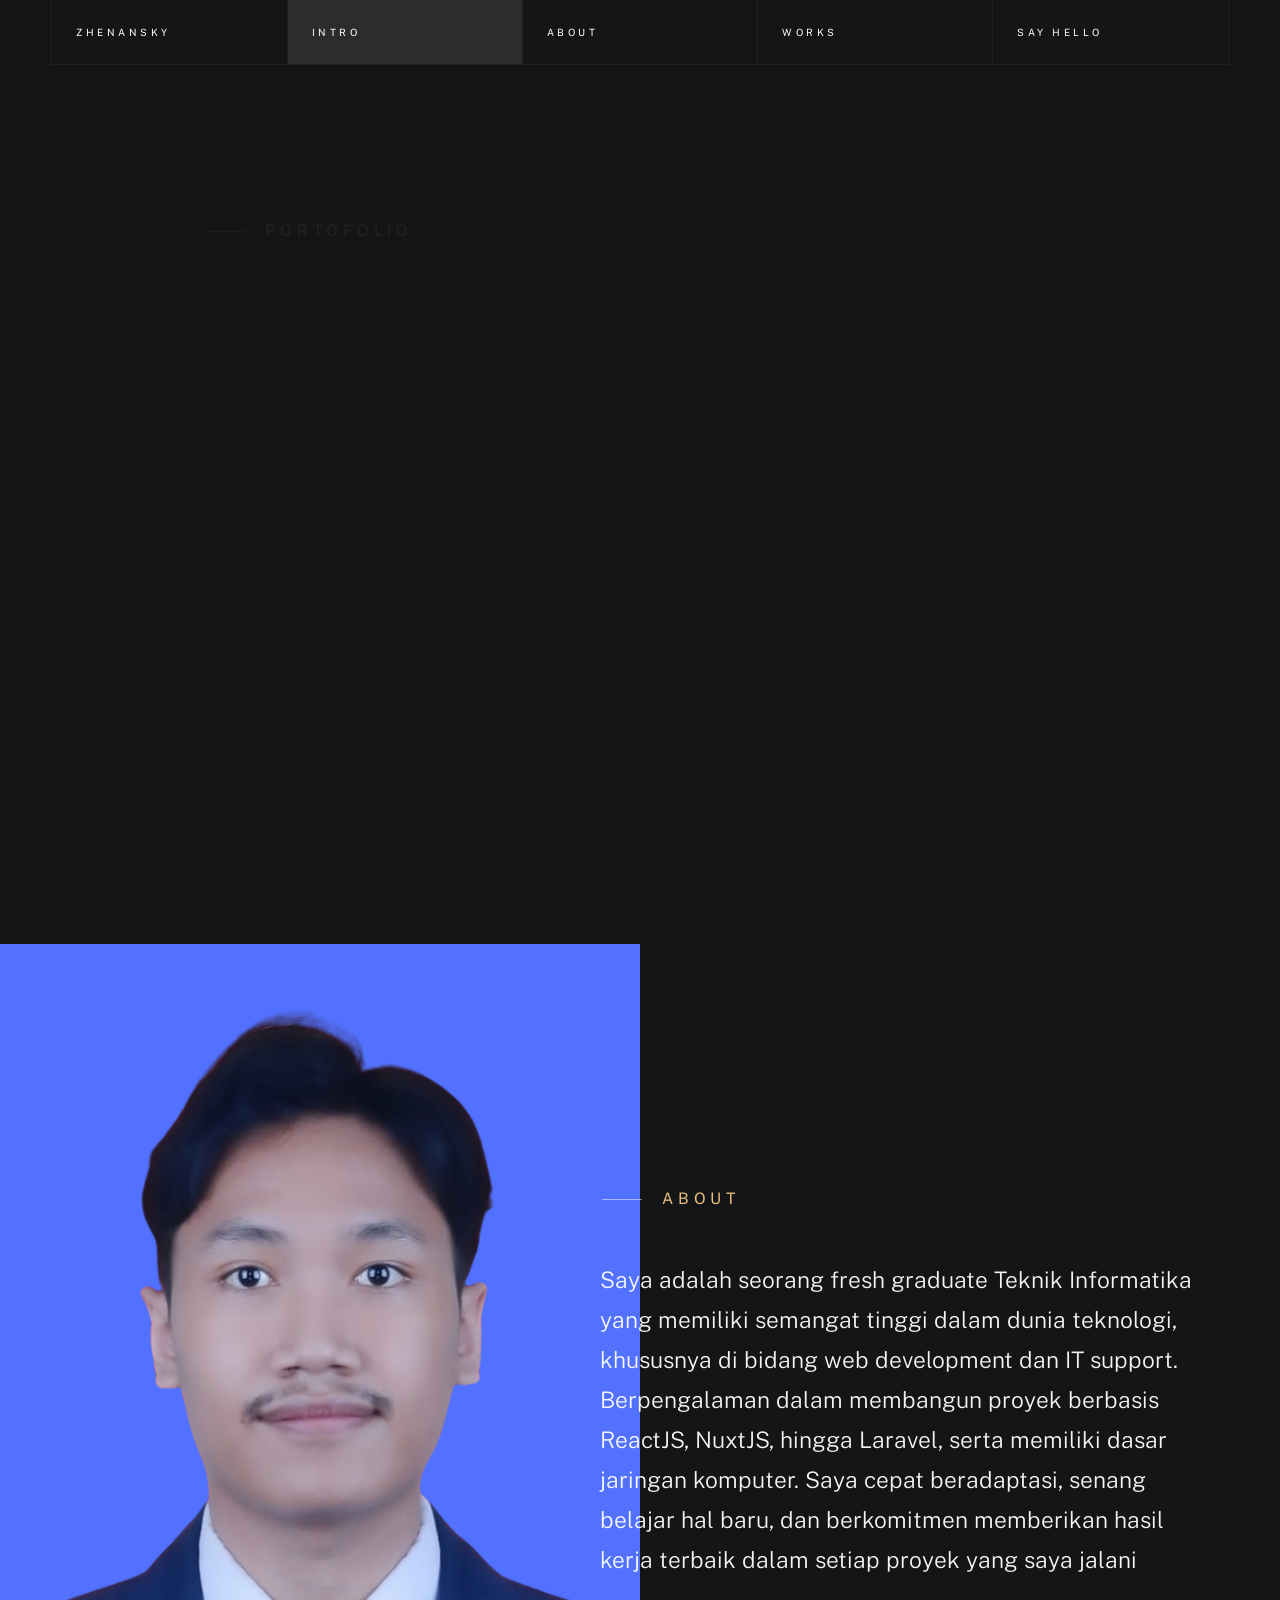
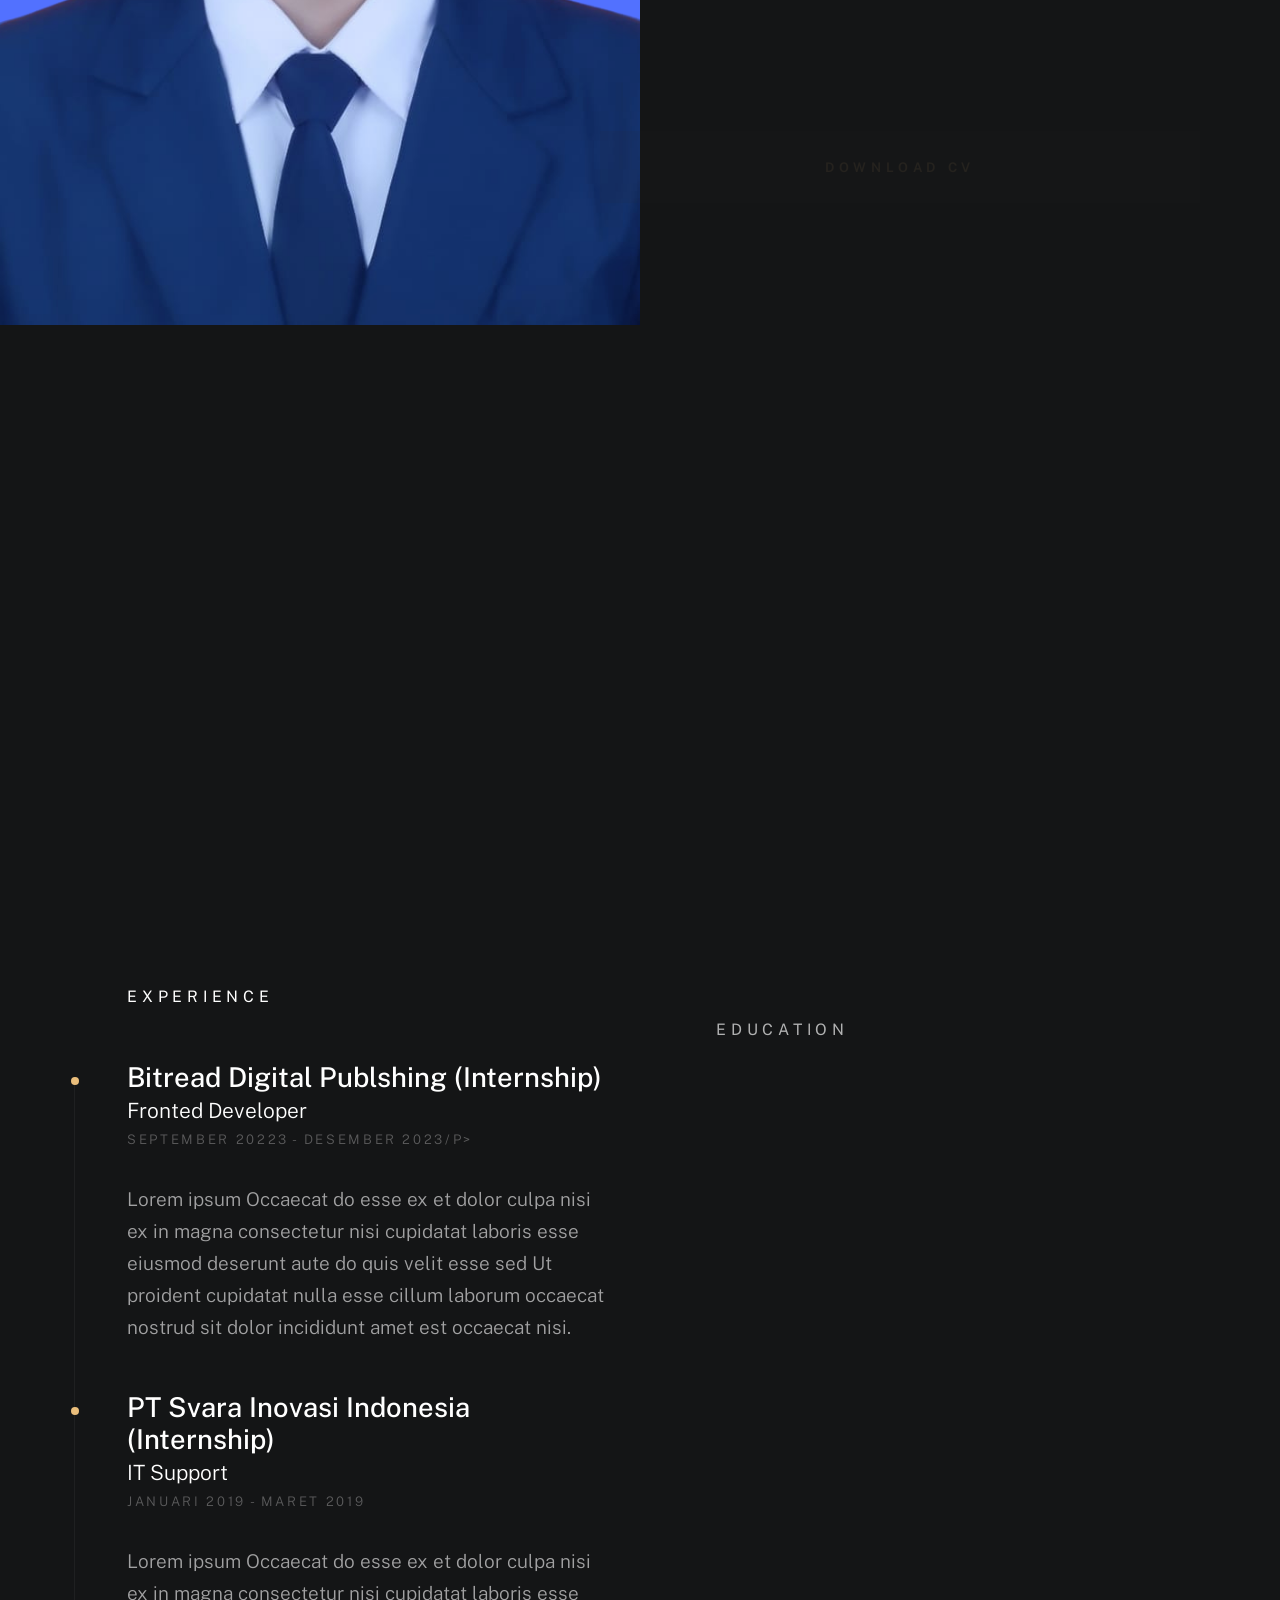
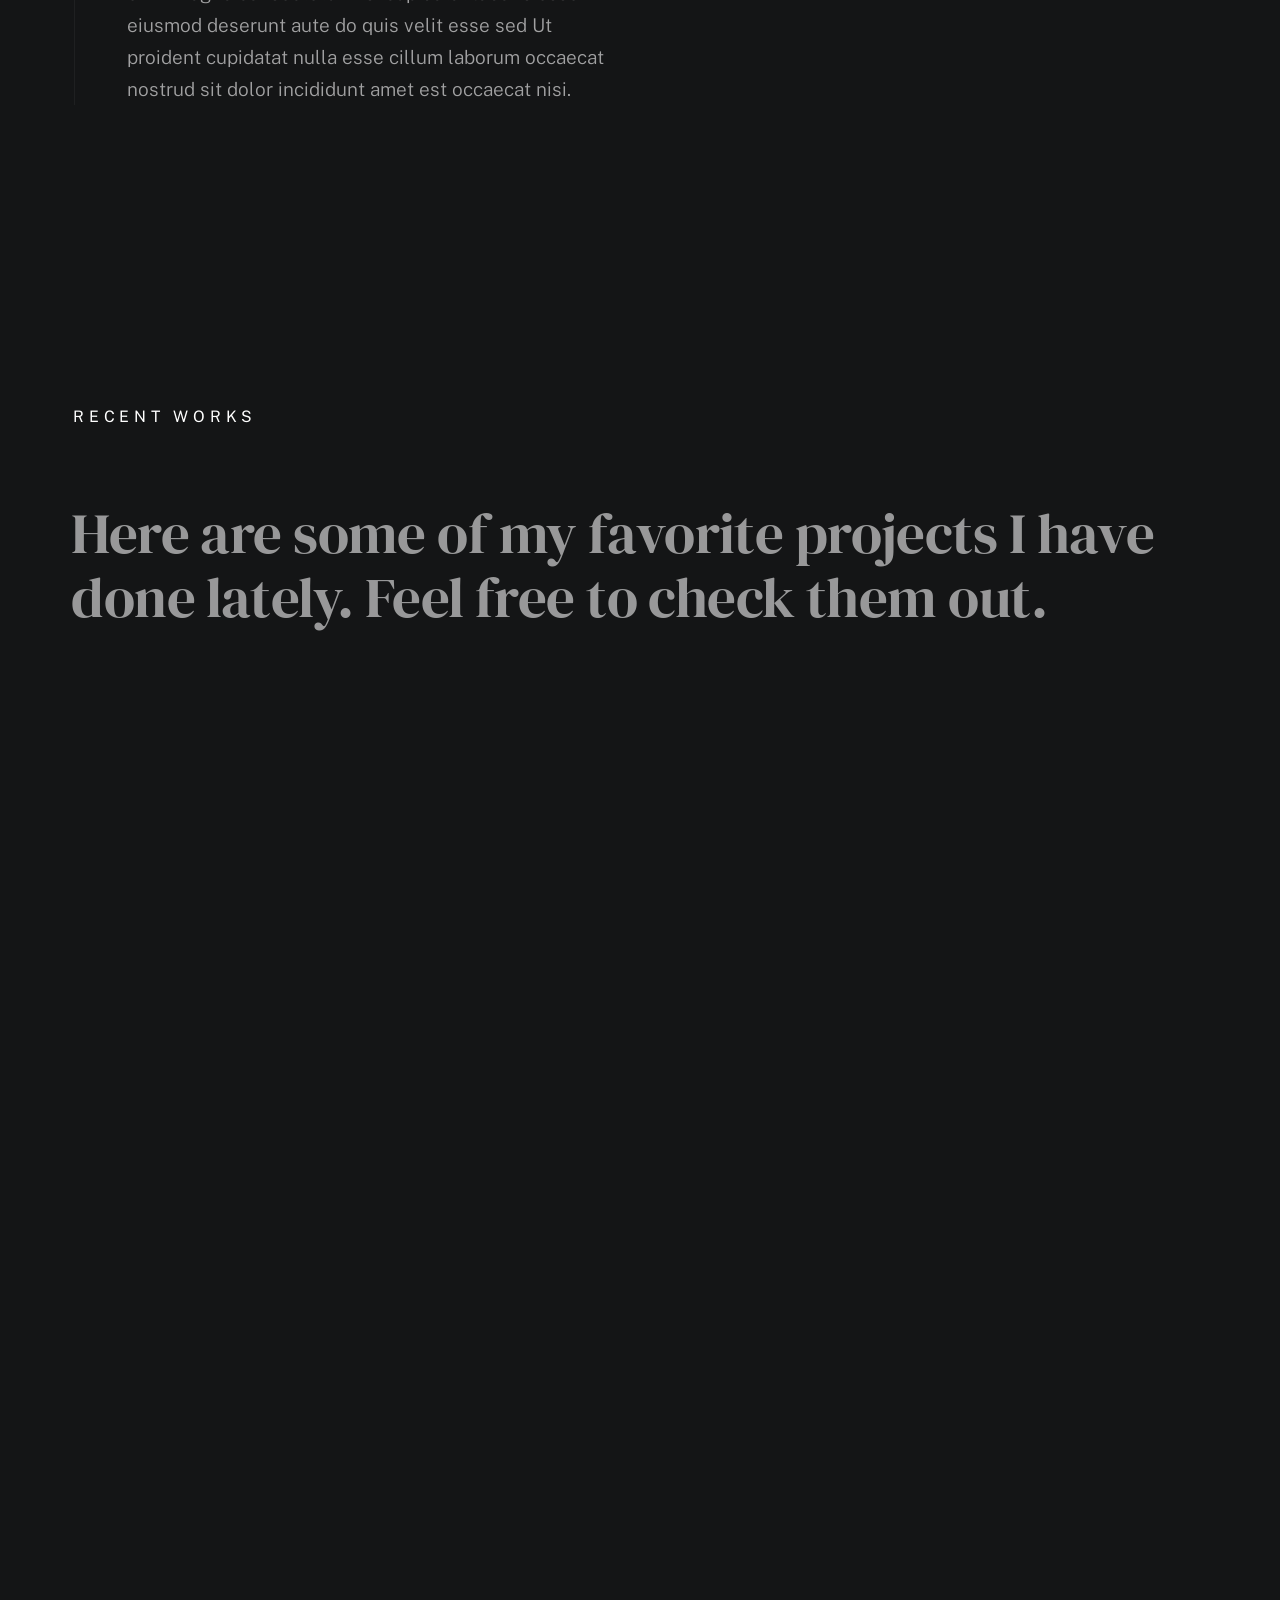
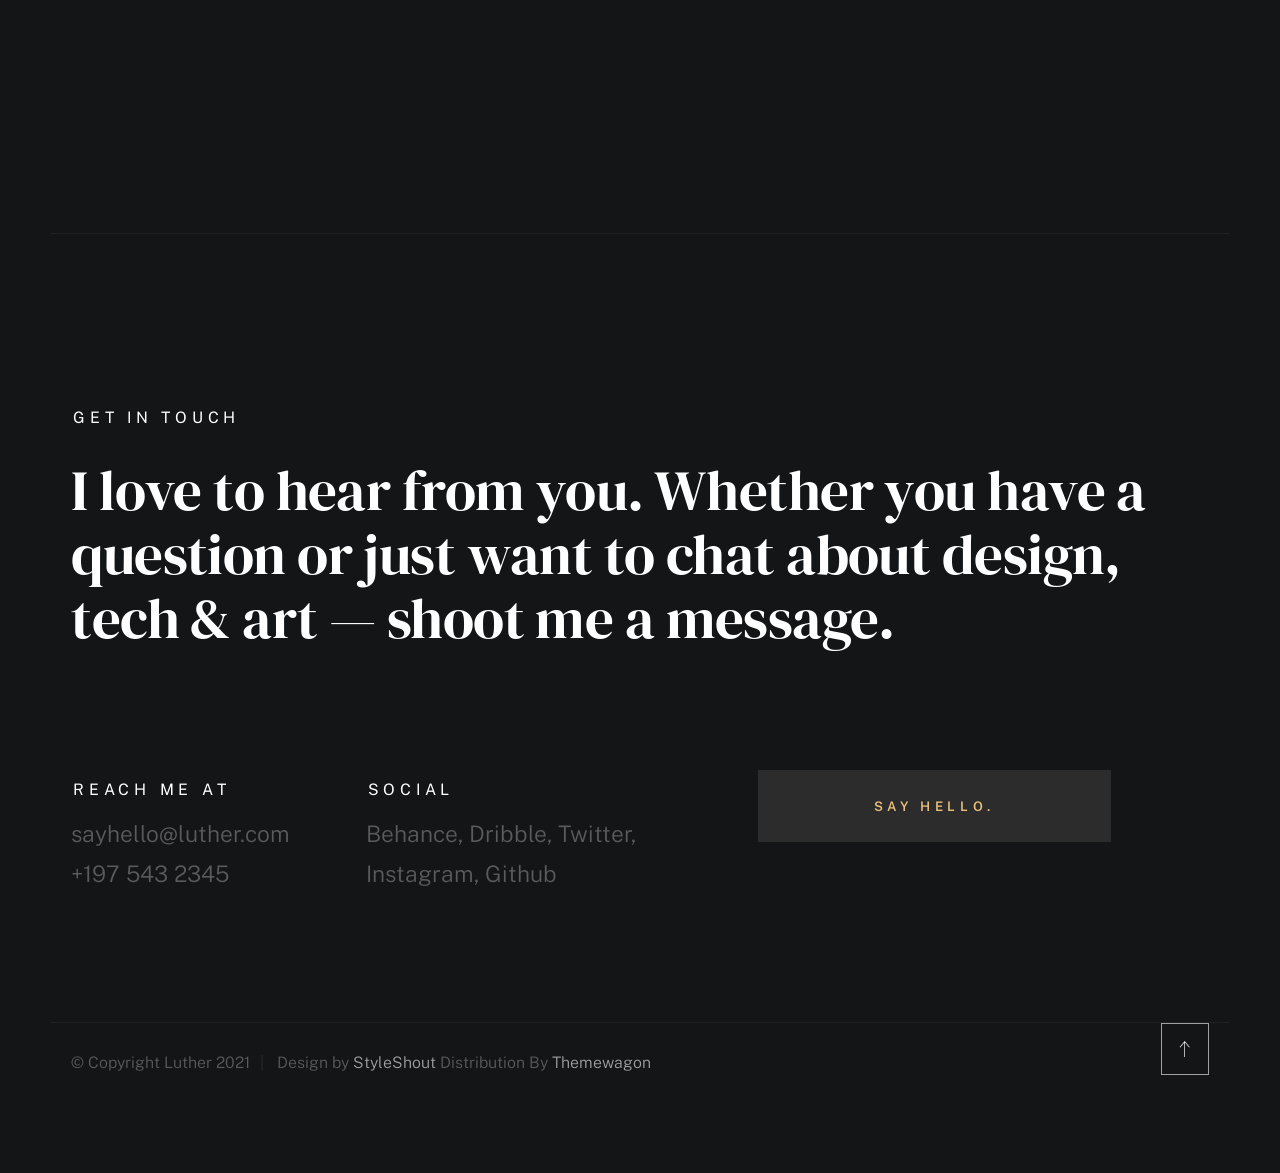
==== commit 1f11008c: "add education and experince" ====
--- a/index.html
+++ b/index.html
@@ -1,11 +1,11 @@
 <!DOCTYPE html>
-<html class="no-js ss-preload" lang="en">
+<html class="no-js ss-preload" lang="id">
 <head>
 
     <!--- basic page needs
     ================================================== -->
     <meta charset="utf-8">
-    <title>Luther</title>
+    <title>Zhenansky</title>
     <meta name="description" content="">
     <meta name="author" content="">
 
@@ -63,7 +63,7 @@
             <div class="row wide main-nav-wrap">
                 <nav class="column lg-12 main-nav">
                     <ul>
-                        <li><a href="index.html" class="home-link">Luther.</a></li>
+                        <li><a href="index.html" class="home-link">Zhenansky</a></li>
                         <li class="current"><a href="#intro" class="smoothscroll">Intro</a></li>
                         <li><a href="#about" class="smoothscroll">About</a></li>
                         <li><a href="#works" class="smoothscroll">Works</a></li>
@@ -88,15 +88,13 @@
 
                     <div class="column">
                         <div class="text-pretitle with-line">
-                            Hello World
+                            Portofolio
                         </div>
 
                         <h1 class="text-huge-title">
-                            I am Luther, <br>
-                            a digital designer <br>
-                            & frontend <br> 
-                            developer based <br>
-                            in Somewhere.
+                            Zhenansky, <br>
+                            Lulusan Teknik Informatika <br>
+                            2025 <br> 
                         </h1>
                     </div>
 
@@ -123,9 +121,9 @@
 
                 <div class="row about-info wide" data-animate-block>
 
-                    <div class="column lg-6 md-12 about-info__pic-block">
-                        <img src="images/about-photo.jpg" 
-                             srcset="images/about-photo.jpg 1x, images/about-photo@2x.jpg 2x" alt="" class="about-info__pic" data-animate-el>
+                    <div class="column lg-6 md-12 about-info__pic-block ">
+                        <img src="images/pp.png" 
+                             srcset="images/pp.png 1x," alt="" class="about-info__pic " data-animate-el>
                     </div>
 
                     <div class="column lg-6 md-12">
@@ -135,13 +133,12 @@
                                 About
                             </h2>
                             <p class="attention-getter" data-animate-el>
-                                Lorem ipsum dolor sit amet, consectetur adipiscing elit, sed do eiusmod 
-                                tempor incididunt ut labore et dolore magna aliqua. Ut enim ad minim 
-                                veniam, quis nostrud exercitation ullamco laboris nisi ut aliquip ex 
-                                ea commodo consequat. Duis aute irure dolor in reprehenderit in voluptate 
-                                velit esse cillum dolore eu fugiat nulla pariatur.
+                                Saya adalah seorang fresh graduate Teknik Informatika yang memiliki semangat tinggi dalam dunia teknologi, khususnya di
+                                bidang web development dan IT support. Berpengalaman dalam membangun proyek berbasis ReactJS, NuxtJS, hingga Laravel,
+                                serta memiliki dasar jaringan komputer. Saya cepat beradaptasi, senang belajar hal baru, dan berkomitmen memberikan
+                                hasil kerja terbaik dalam setiap proyek yang saya jalani
                             </p>
-                            <a href="#0" class="btn btn--medium u-fullwidth" data-animate-el>Download CV</a>
+                            <a href="/cv.pdf" class="btn btn--medium u-fullwidth" data-animate-el>Download CV</a>
 
                         </div>
                     </div>
@@ -154,12 +151,11 @@
                         <h2 class="text-pretitle" data-animate-el>Expertise</h2>
 
                         <ul class="skills-list h1" data-animate-el>
-                            <li>Visual Design</li>
-                            <li>Branding Identity</li>
-                            <li>UI Design</li>
-                            <li>Product Design</li>
-                            <li>Prototyping</li>
-                            <li>Illustration</li>
+                            <li>Frontend Development</li>
+                            <li>Software and Hardware Troubleshooting</li>
+                            <li>Basic Network</li>
+                            <li>Analytical Skill</li>
+                            <li>Microsoft Office</li>
                         </ul>
 
                     </div>
@@ -179,9 +175,9 @@
                             <div class="timeline__block">
                                 <div class="timeline__bullet"></div>
                                 <div class="timeline__header">
-                                    <h4 class="timeline__title">Dropbox</h3>
-                                    <h5 class="timeline__meta">Product Designer</h5>
-                                    <p class="timeline__timeframe">August 2019 - Present</p>
+                                    <h4 class="timeline__title">Bitread Digital Publshing (Internship)</h3>
+                                    <h5 class="timeline__meta">Fronted Developer</h5>
+                                    <p class="timeline__timeframe">September 20223 - Desember 2023/p>
                                 </div>
                                 <div class="timeline__desc">
                                     <p>Lorem ipsum Occaecat do esse ex et dolor culpa nisi ex in magna consectetur nisi cupidatat laboris esse eiusmod deserunt aute do quis velit esse sed Ut proident cupidatat nulla esse cillum laborum occaecat nostrud sit dolor incididunt amet est occaecat nisi.</p>
@@ -191,9 +187,9 @@
                             <div class="timeline__block">
                                 <div class="timeline__bullet"></div>
                                 <div class="timeline__header">
-                                    <h4 class="timeline__title">Microsoft</h4>
-                                    <h5 class="timeline__meta">Frontend Developer</h5>
-                                    <p class="timeline__timeframe">August 2016 - July 2019</p>
+                                    <h4 class="timeline__title">PT Svara Inovasi Indonesia (Internship)</h4>
+                                    <h5 class="timeline__meta">IT Support</h5>
+                                    <p class="timeline__timeframe">Januari 2019 - Maret 2019</p>
                                 </div>
                                 <div class="timeline__desc">
                                     <p>Lorem ipsum Occaecat do esse ex et dolor culpa nisi ex in magna consectetur nisi cupidatat laboris esse eiusmod deserunt aute do quis velit esse sed Ut proident cupidatat nulla esse cillum laborum occaecat nostrud sit dolor incididunt amet est occaecat nisi.</p>
@@ -215,9 +211,9 @@
                             <div class="timeline__block">
                                 <div class="timeline__bullet"></div>
                                 <div class="timeline__header">
-                                    <h4 class="timeline__title">University of Life</h3>
-                                    <h5 class="timeline__meta">Master in Graphic Design</h5>
-                                    <p class="timeline__timeframe">April 2015</p>
+                                    <h4 class="timeline__title">University Islam Negeri Sunan Gunung Jati</h3>
+                                    <h5 class="timeline__meta">Teknik Informatika</h5>
+                                    <p class="timeline__timeframe">September 2020 -  Februari 2025</p>
                                 </div>
                                 <div class="timeline__desc">
                                     <p>Lorem ipsum Occaecat do esse ex et dolor culpa nisi ex in magna consectetur nisi cupidatat laboris esse eiusmod deserunt aute do quis velit esse sed Ut proident cupidatat nulla esse cillum laborum occaecat nostrud sit dolor incididunt amet est occaecat nisi.</p>
@@ -227,9 +223,9 @@
                             <div class="timeline__block">
                                 <div class="timeline__bullet"></div>
                                 <div class="timeline__header">
-                                    <h4 class="timeline__title">School of Cool Designers</h4>
-                                    <h5 class="timeline__meta">B.A. Degree in Graphic Design</h5>
-                                    <p class="timeline__timeframe">August 2012</p>
+                                    <h4 class="timeline__title">SMK ICB Cinta Teknika</h4>
+                                    <h5 class="timeline__meta">Teknik Jaringan dan Komputer</h5>
+                                    <p class="timeline__timeframe">Juni 2017 - Mei 2020</p>
                                 </div>
                                 <div class="timeline__desc">
                                     <p>Lorem ipsum Occaecat do esse ex et dolor culpa nisi ex in magna consectetur nisi cupidatat laboris esse eiusmod deserunt aute do quis velit esse sed Ut proident cupidatat nulla esse cillum laborum occaecat nostrud sit dolor incididunt amet est occaecat nisi.</p>
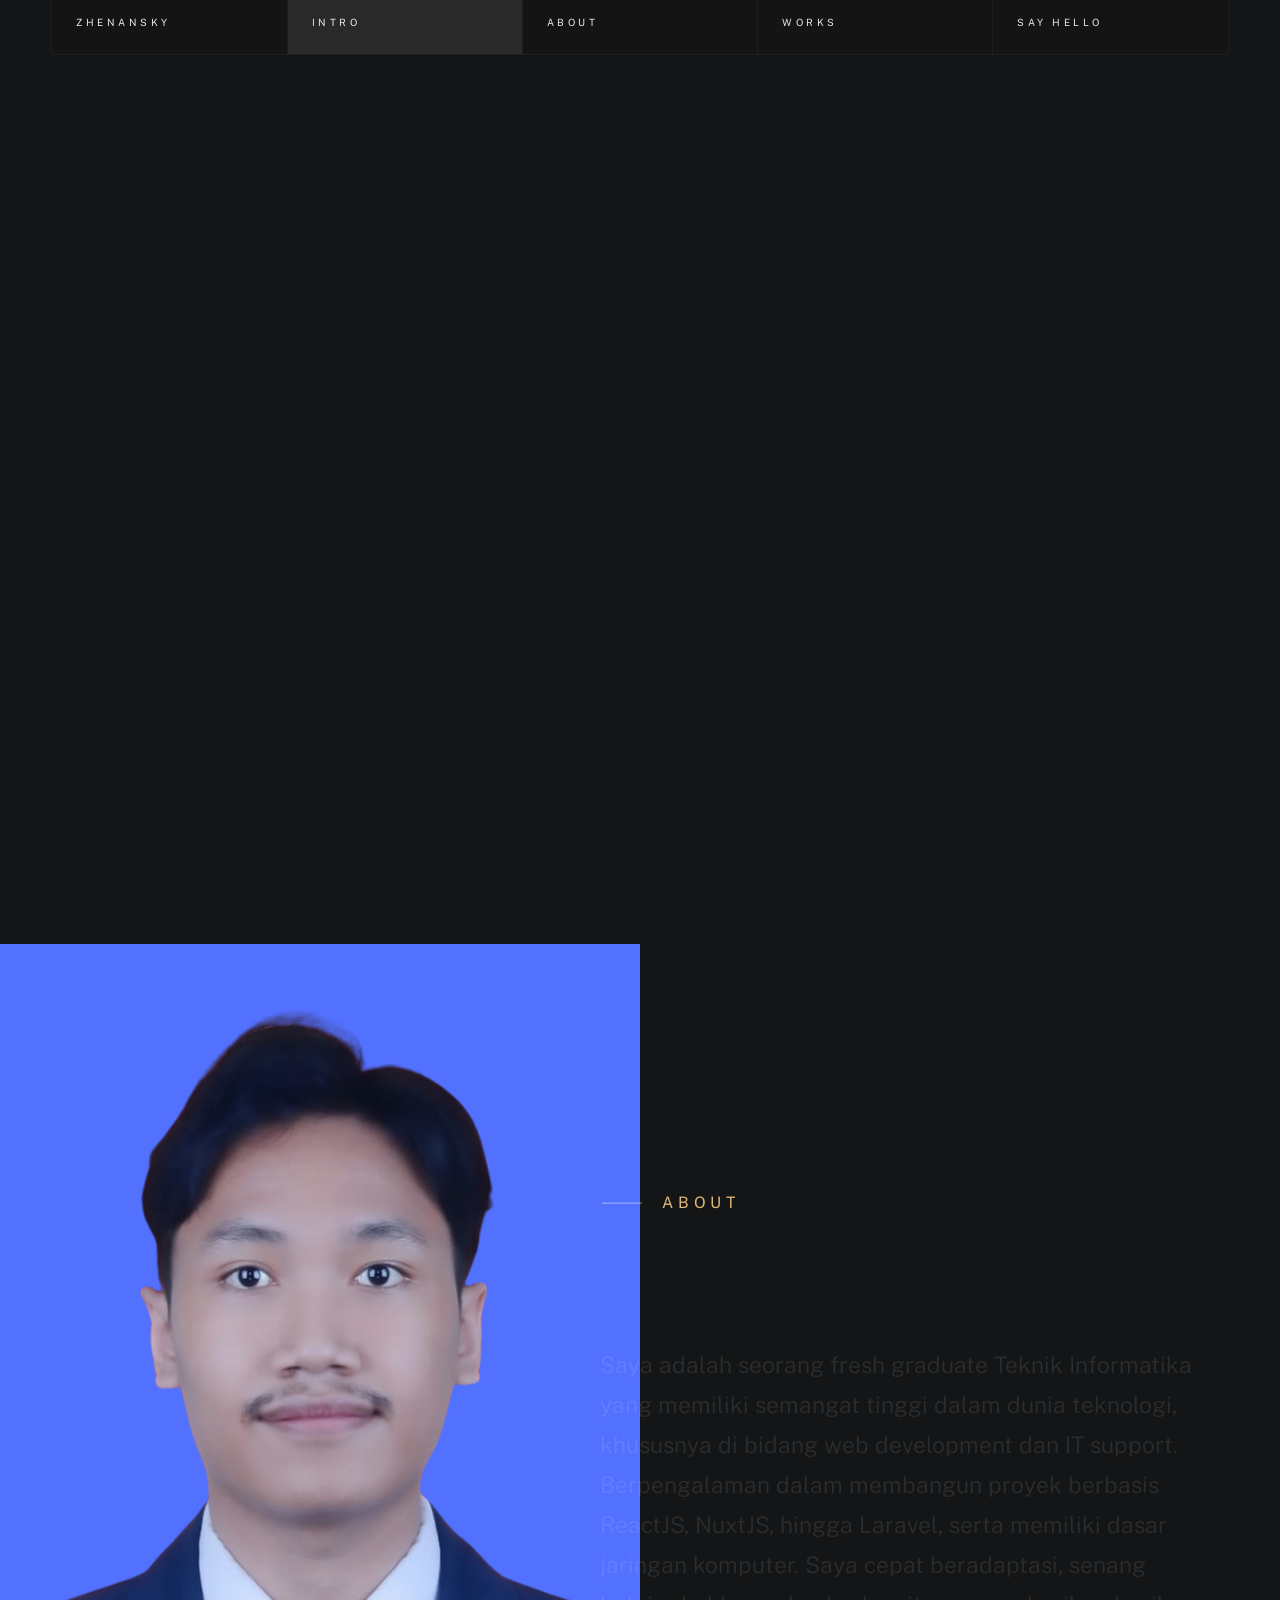
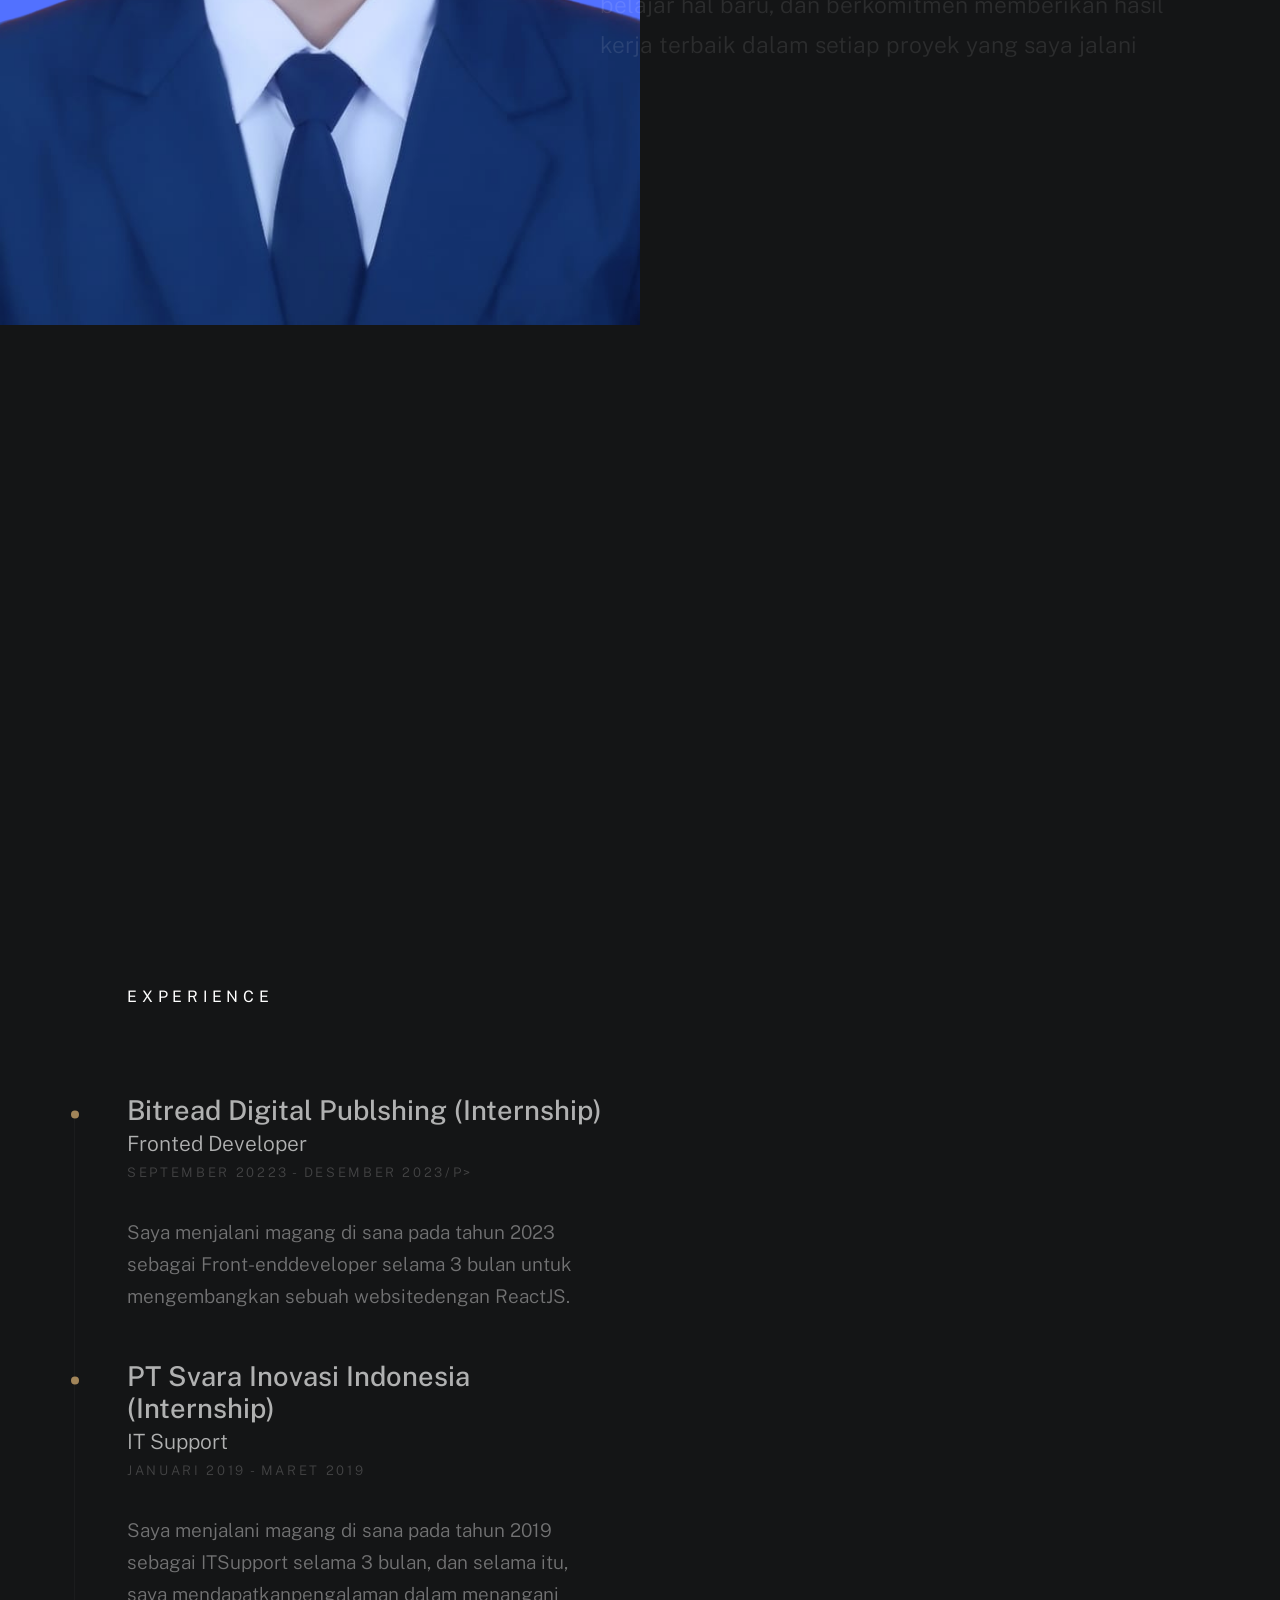
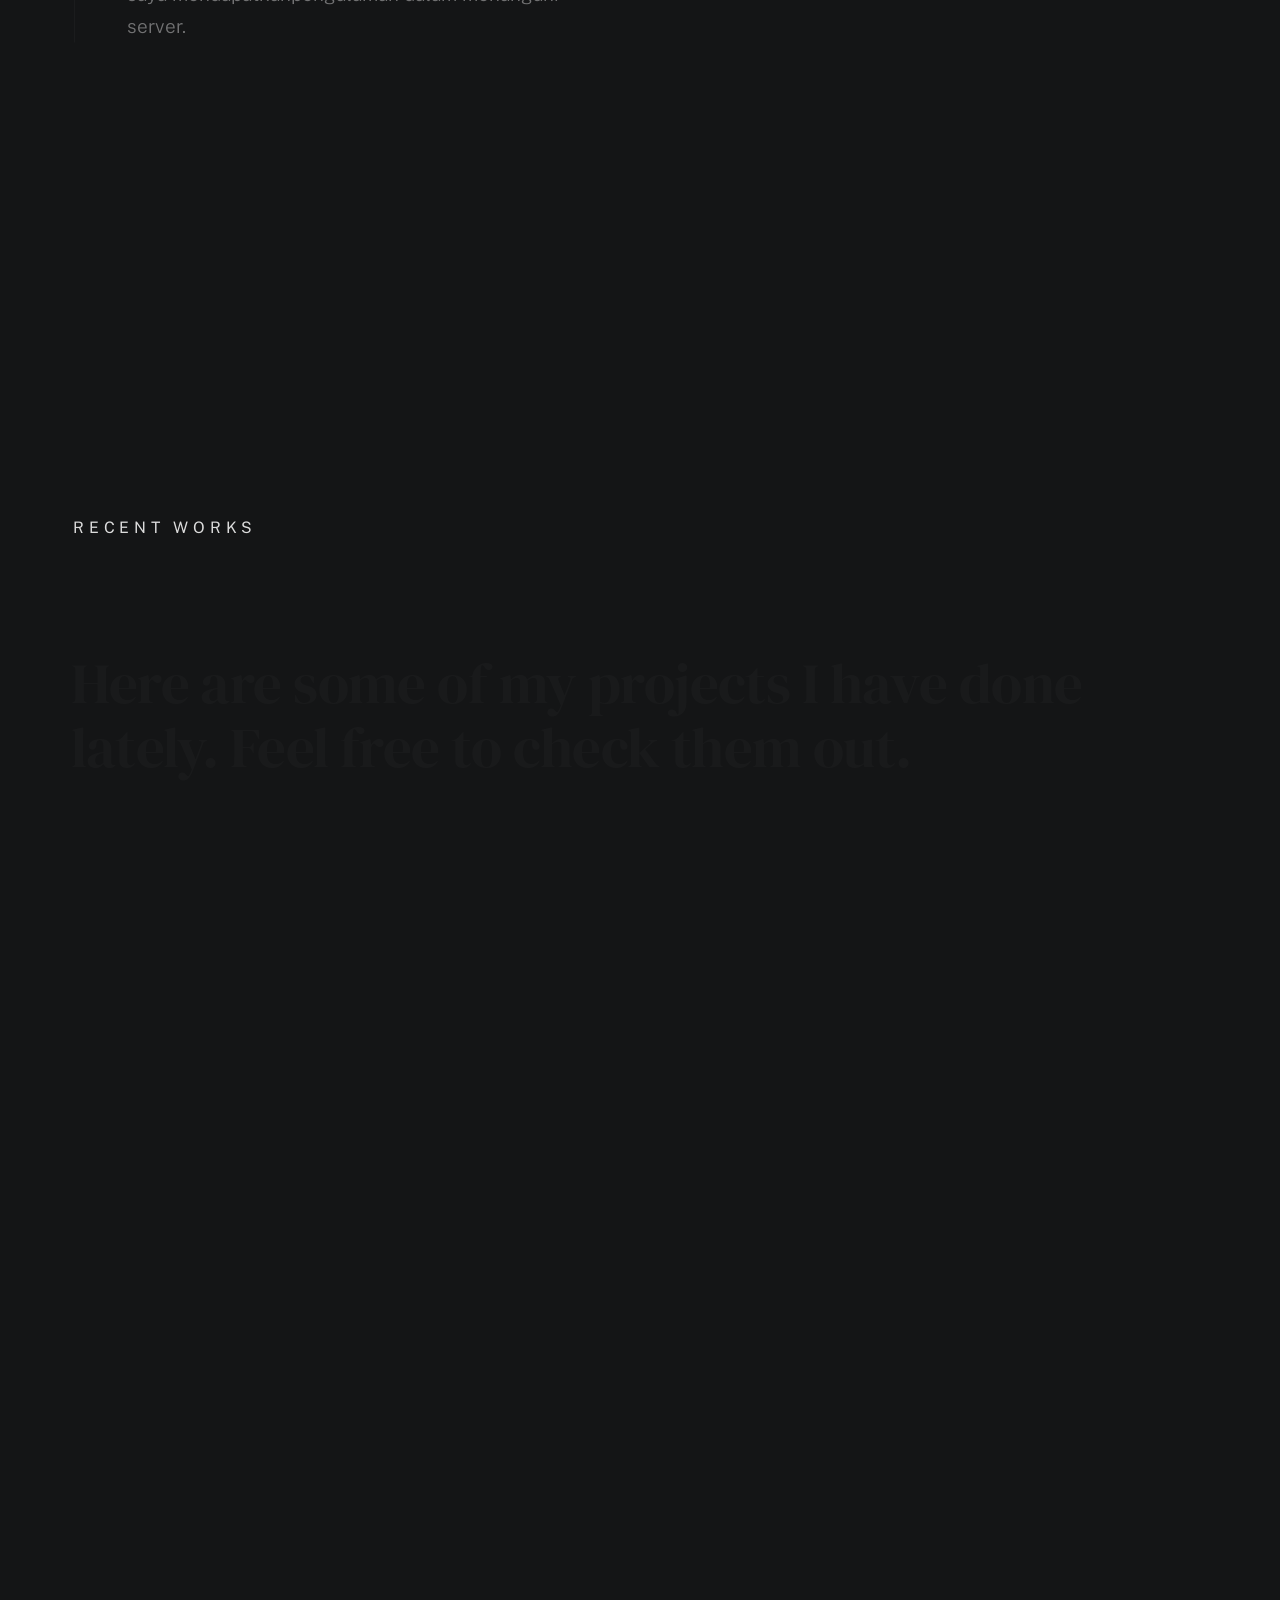
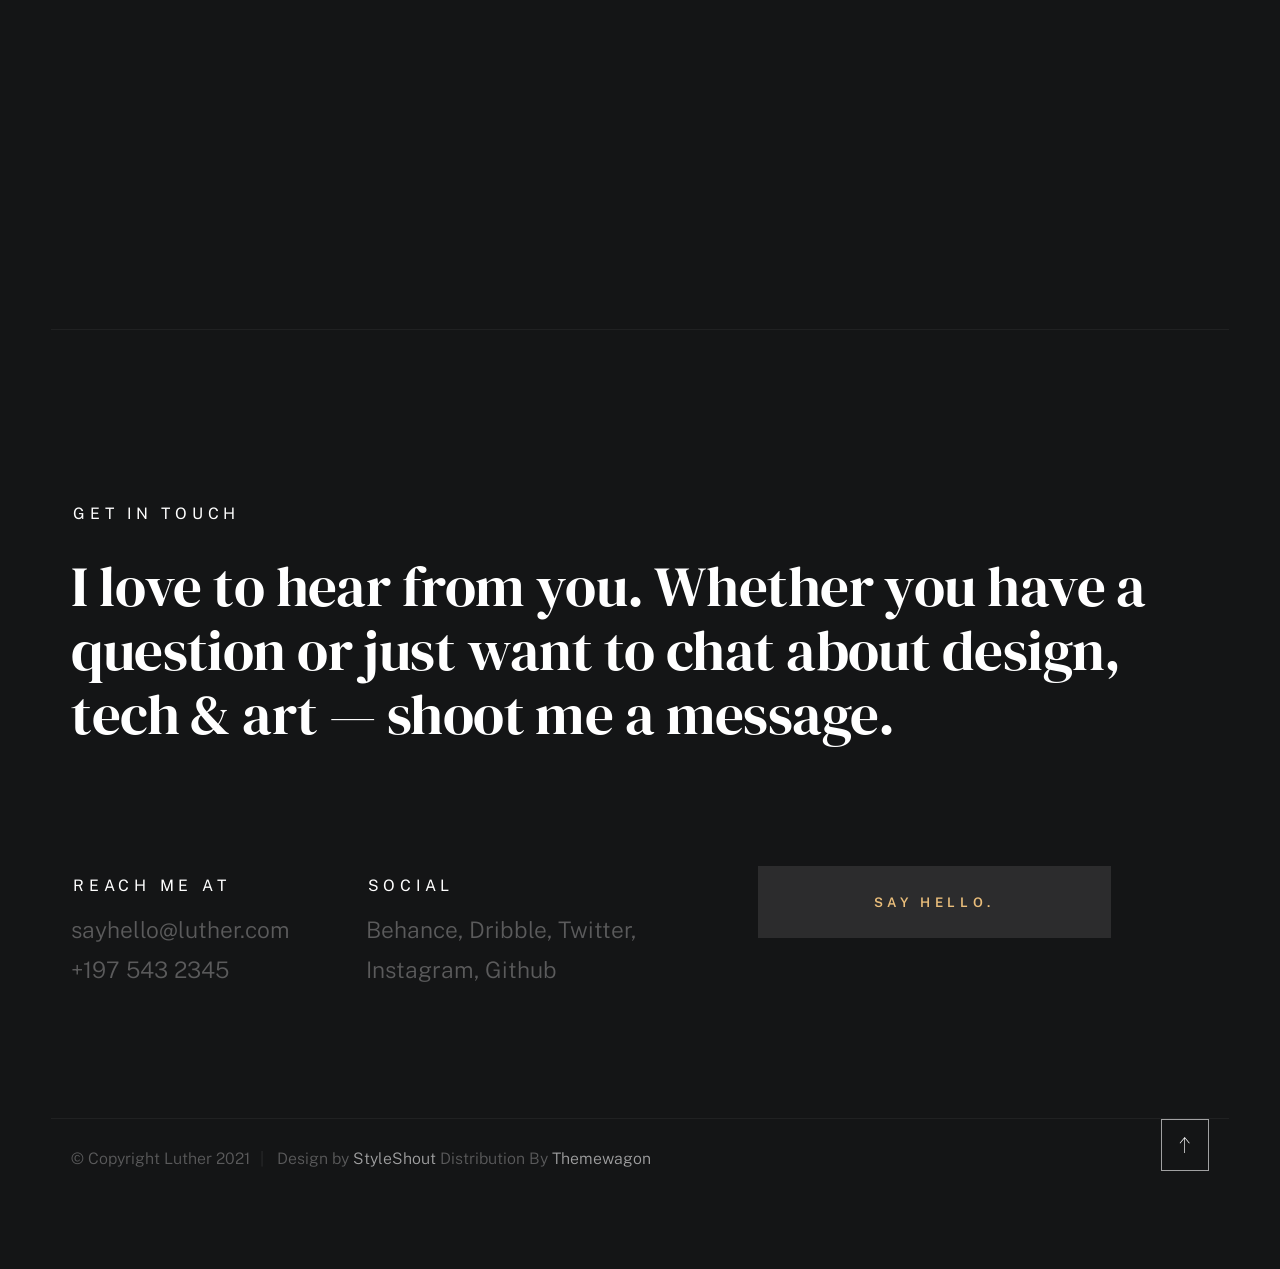
==== commit 43dbf8cd: "perisian" ====
--- a/index.html
+++ b/index.html
@@ -180,7 +180,8 @@
                                     <p class="timeline__timeframe">September 20223 - Desember 2023/p>
                                 </div>
                                 <div class="timeline__desc">
-                                    <p>Lorem ipsum Occaecat do esse ex et dolor culpa nisi ex in magna consectetur nisi cupidatat laboris esse eiusmod deserunt aute do quis velit esse sed Ut proident cupidatat nulla esse cillum laborum occaecat nostrud sit dolor incididunt amet est occaecat nisi.</p>
+                                    <p>Saya menjalani magang di sana pada tahun 2023 sebagai Front-enddeveloper selama 3 bulan untuk mengembangkan sebuah
+                                    websitedengan ReactJS.</p>
                                 </div>
                             </div>
     
@@ -192,7 +193,8 @@
                                     <p class="timeline__timeframe">Januari 2019 - Maret 2019</p>
                                 </div>
                                 <div class="timeline__desc">
-                                    <p>Lorem ipsum Occaecat do esse ex et dolor culpa nisi ex in magna consectetur nisi cupidatat laboris esse eiusmod deserunt aute do quis velit esse sed Ut proident cupidatat nulla esse cillum laborum occaecat nostrud sit dolor incididunt amet est occaecat nisi.</p>
+                                    <p>Saya menjalani magang di sana pada tahun 2019 sebagai ITSupport selama 3 bulan, dan selama itu, saya
+                                    mendapatkanpengalaman dalam menangani server.</p>
                                 </div>
                             </div>
     
@@ -216,7 +218,9 @@
                                     <p class="timeline__timeframe">September 2020 -  Februari 2025</p>
                                 </div>
                                 <div class="timeline__desc">
-                                    <p>Lorem ipsum Occaecat do esse ex et dolor culpa nisi ex in magna consectetur nisi cupidatat laboris esse eiusmod deserunt aute do quis velit esse sed Ut proident cupidatat nulla esse cillum laborum occaecat nostrud sit dolor incididunt amet est occaecat nisi.</p>
+                                    <p> Pada saat kuliah, Saya mengembangkan aplikasi pengingat rakaat shalat menggunakan Flutter untuk platform Android, dengan integrasi model
+                                        deteksi berbasis MobileNetV2. Aplikasi ini mampu menghitung rakaat secara otomatis melalui deteksi gerakan
+                                        shalat, membantu pengguna menjaga konsentrasi dalam ibadah.</p>
                                 </div>
                             </div>
     
@@ -228,8 +232,11 @@
                                     <p class="timeline__timeframe">Juni 2017 - Mei 2020</p>
                                 </div>
                                 <div class="timeline__desc">
-                                    <p>Lorem ipsum Occaecat do esse ex et dolor culpa nisi ex in magna consectetur nisi cupidatat laboris esse eiusmod deserunt aute do quis velit esse sed Ut proident cupidatat nulla esse cillum laborum occaecat nostrud sit dolor incididunt amet est occaecat nisi.</p>
-                                </div>
+                                    <p>Selama menempuh pendidikan di SMK ICB Cinta Teknika, saya mempelajari dasar-dasar jaringan komputer, konfigurasi
+                                        perangkat Mikrotik dan Cisco, penggunaan sistem operasi Linux, serta dasar-dasar pemrograman. Pendidikan ini
+                                        membentuk fondasi teknis saya dalam dunia IT dan jaringan.</p>
+                                </div>
+
                             </div>
     
                         </div> <!-- end timeline -->
@@ -255,7 +262,7 @@
                             Recent Works
                         </h2>
                         <p class="h1" data-animate-el>
-                            Here are some of my favorite projects I have done lately. Feel free to check them out.
+                            Here are some of my projects I have done lately. Feel free to check them out.
                         </p>
     
                         <ul class="folio-list row block-lg-one-half block-stack-on-1000">
@@ -263,8 +270,8 @@
                             <li class="folio-list__item column" data-animate-el>
                                 <a class="folio-list__item-link" href="#modal-01">
                                     <div class="folio-list__item-pic">
-                                        <img src="images/portfolio/fuji.jpg"
-                                             srcset="images/portfolio/fuji.jpg 1x, images/portfolio/fuji@2x.jpg 2x"  alt="">
+                                        <img src="images/portfolio/updateimun.png"
+                                             srcset="images/portfolio/updateimun.png 1x"  alt="">
                                     </div>
                                     
                                     <div class="folio-list__item-text">
@@ -272,7 +279,7 @@
                                             Website
                                         </div>
                                         <div class="folio-list__item-title">
-                                            Retro Camera.
+                                            UpdateImun
                                         </div>
                                     </div>
                                 </a>
@@ -284,16 +291,16 @@
                             <li class="folio-list__item column" data-animate-el>
                                 <a class="folio-list__item-link" href="#modal-02">
                                     <div class="folio-list__item-pic">
-                                        <img src="images/portfolio/lamp.jpg" 
-                                             srcset="images/portfolio/lamp.jpg 1x, images/portfolio/lamp@2x.jpg 2x" alt="">
+                                        <img src="images/portfolio/kbnu.jpg" 
+                                             srcset="images/portfolio/kbnu.jpg 1x" alt="">
                                     </div>
                                     
                                     <div class="folio-list__item-text">
                                         <div class="folio-list__item-cat">
-                                            Product Design
+                                            Website
                                         </div>
                                         <div class="folio-list__item-title">
-                                            The White Lamp.
+                                            Webiste Profile KBNU
                                         </div>
                                     </div>
                                 </a>
@@ -395,28 +402,31 @@
                     -------------------------------------------- -->
                     <div id="modal-01" hidden>
                         <div class="modal-popup">
-                            <img src="images/portfolio/gallery/g-fuji.jpg" alt="">
+                            <img src="images/portfolio/gallery/g-updateimun.png" alt="">
                 
                             <div class="modal-popup__desc">
-                                <h5>Retro Camera</h5>
-                                <p>Odio soluta enim quos sit asperiores rerum rerum repudiandae cum. Vel voluptatem alias qui assumenda iure et expedita voluptatem. Ratione officiis quae.</p>
+                                <h5>UpdateImun</h5>
+                                <p>Mengembangkan bagian front-end untuk website 'Update Imun,' sebuah portal berita dan profil seputar imunisasi. Website
+                                ini dibangunmenggunakan NuxtJS, TypeScript, Tailwind, dan Strapi, bekerja dalam tim untuk menciptakan pengalaman
+                                pengguna yang optimal.</p>
                                 <ul class="modal-popup__cat">
-                                    <li>Branding</li>
-                                    <li>Product Design</li>
+                                    <li>Website</li>
+                                    <li>Frontend-Dev</li>
                                 </ul>
                             </div>
                 
-                            <a href="https://www.behance.net/" class="modal-popup__details">Project link</a>
+                            <a href="https://updateimun.id/" class="modal-popup__details">Project link</a>
                         </div>
                     </div> <!-- end modal -->
 
                     <div id="modal-02" hidden>
                         <div class="modal-popup">
-                            <img src="images/portfolio/gallery/g-lamp.jpg" alt="">
+                            <img src="images/portfolio/gallery/g-kbnu.jpg" alt="">
                 
                             <div class="modal-popup__desc">
-                                <h5>The White Lamp</h5>
-                                <p>Proin gravida nibh vel velit auctor aliquet. Aenean sollicitudin, lorem quis bibendum auctor, nisi elit consequat ipsum, nec sagittis sem nibh id elit.</p>
+                                <h5>KBNU Profile</h5>
+                                <p>Mengembangkan bagian front-end untuk website profil keluarga besar Nahdlatul Ulama. Website ini dibangun menggunakan
+                                Laravel 11dengan PHP, bekerja dalam tim untuk menciptakan antarmuka yang responsif dan user-friendly.</p>
                                 <ul class="modal-popup__cat">
                                     <li>Branding</li>
                                 </ul>
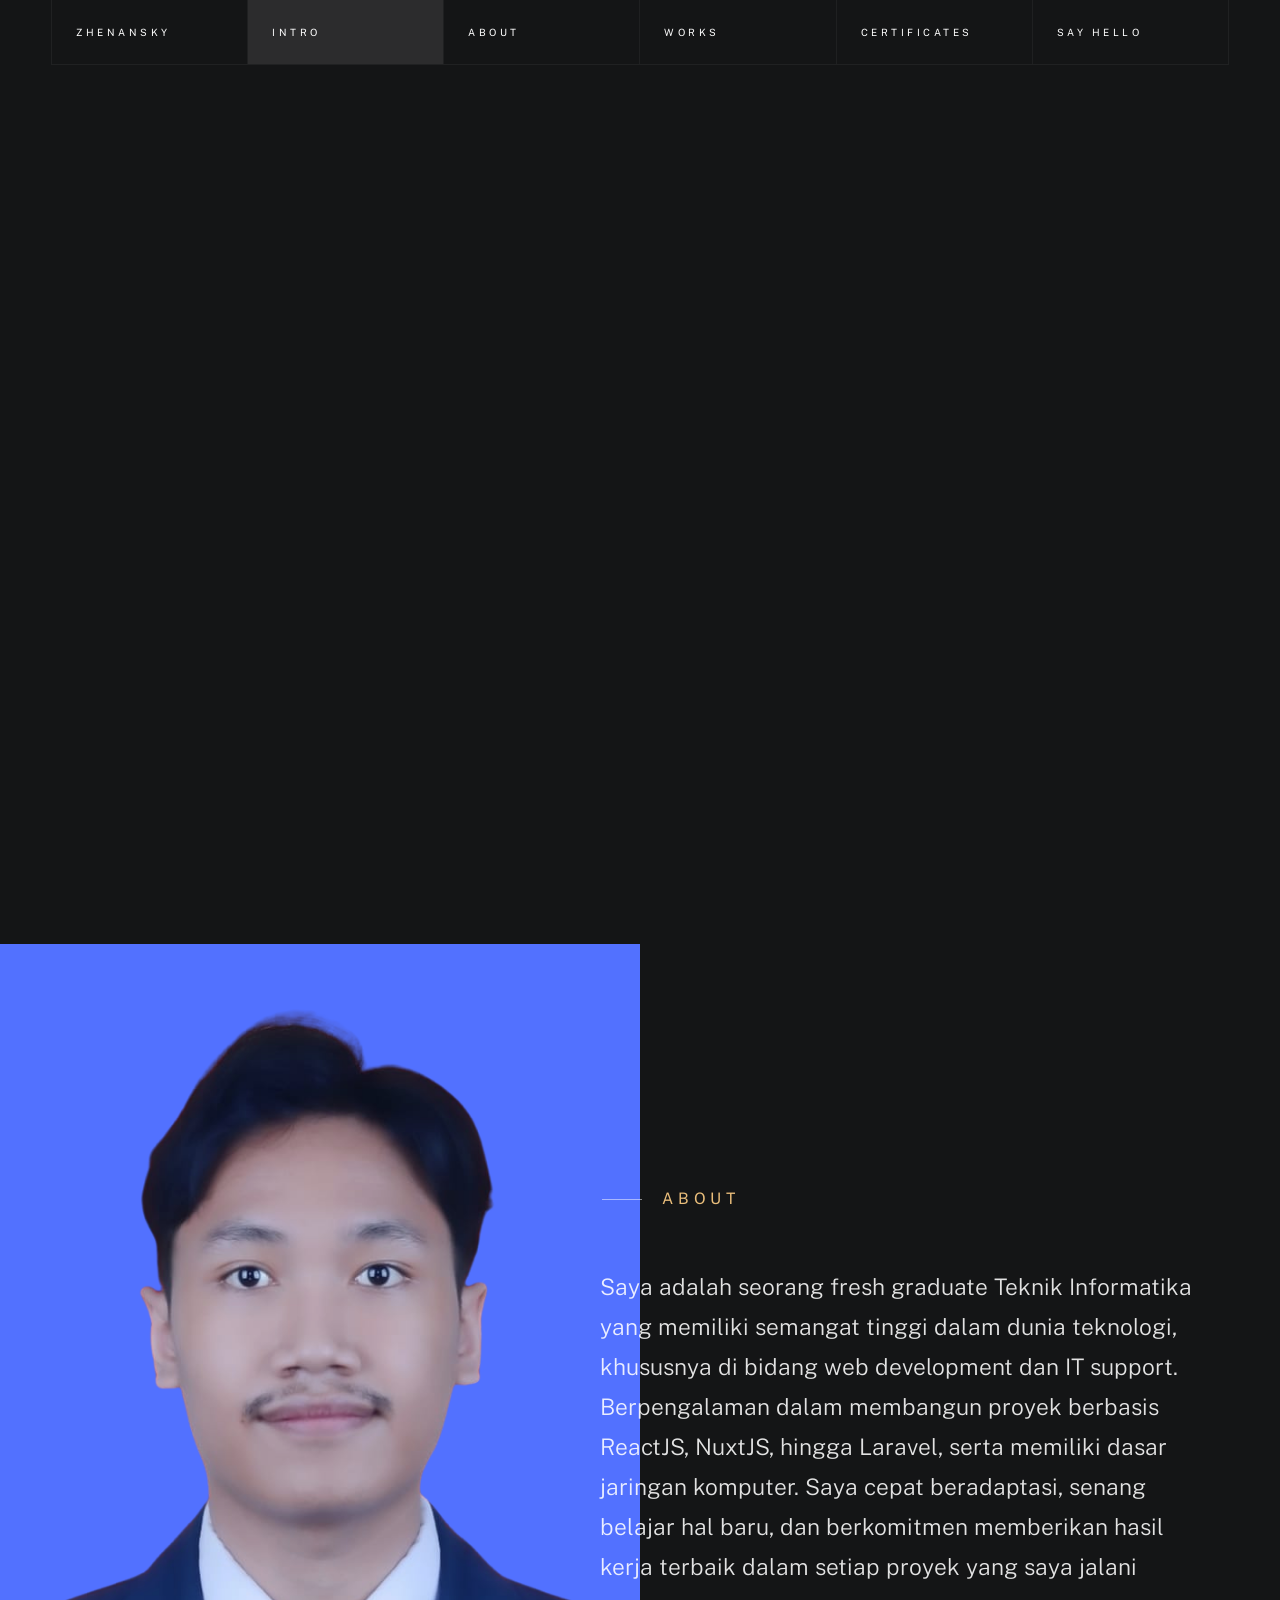
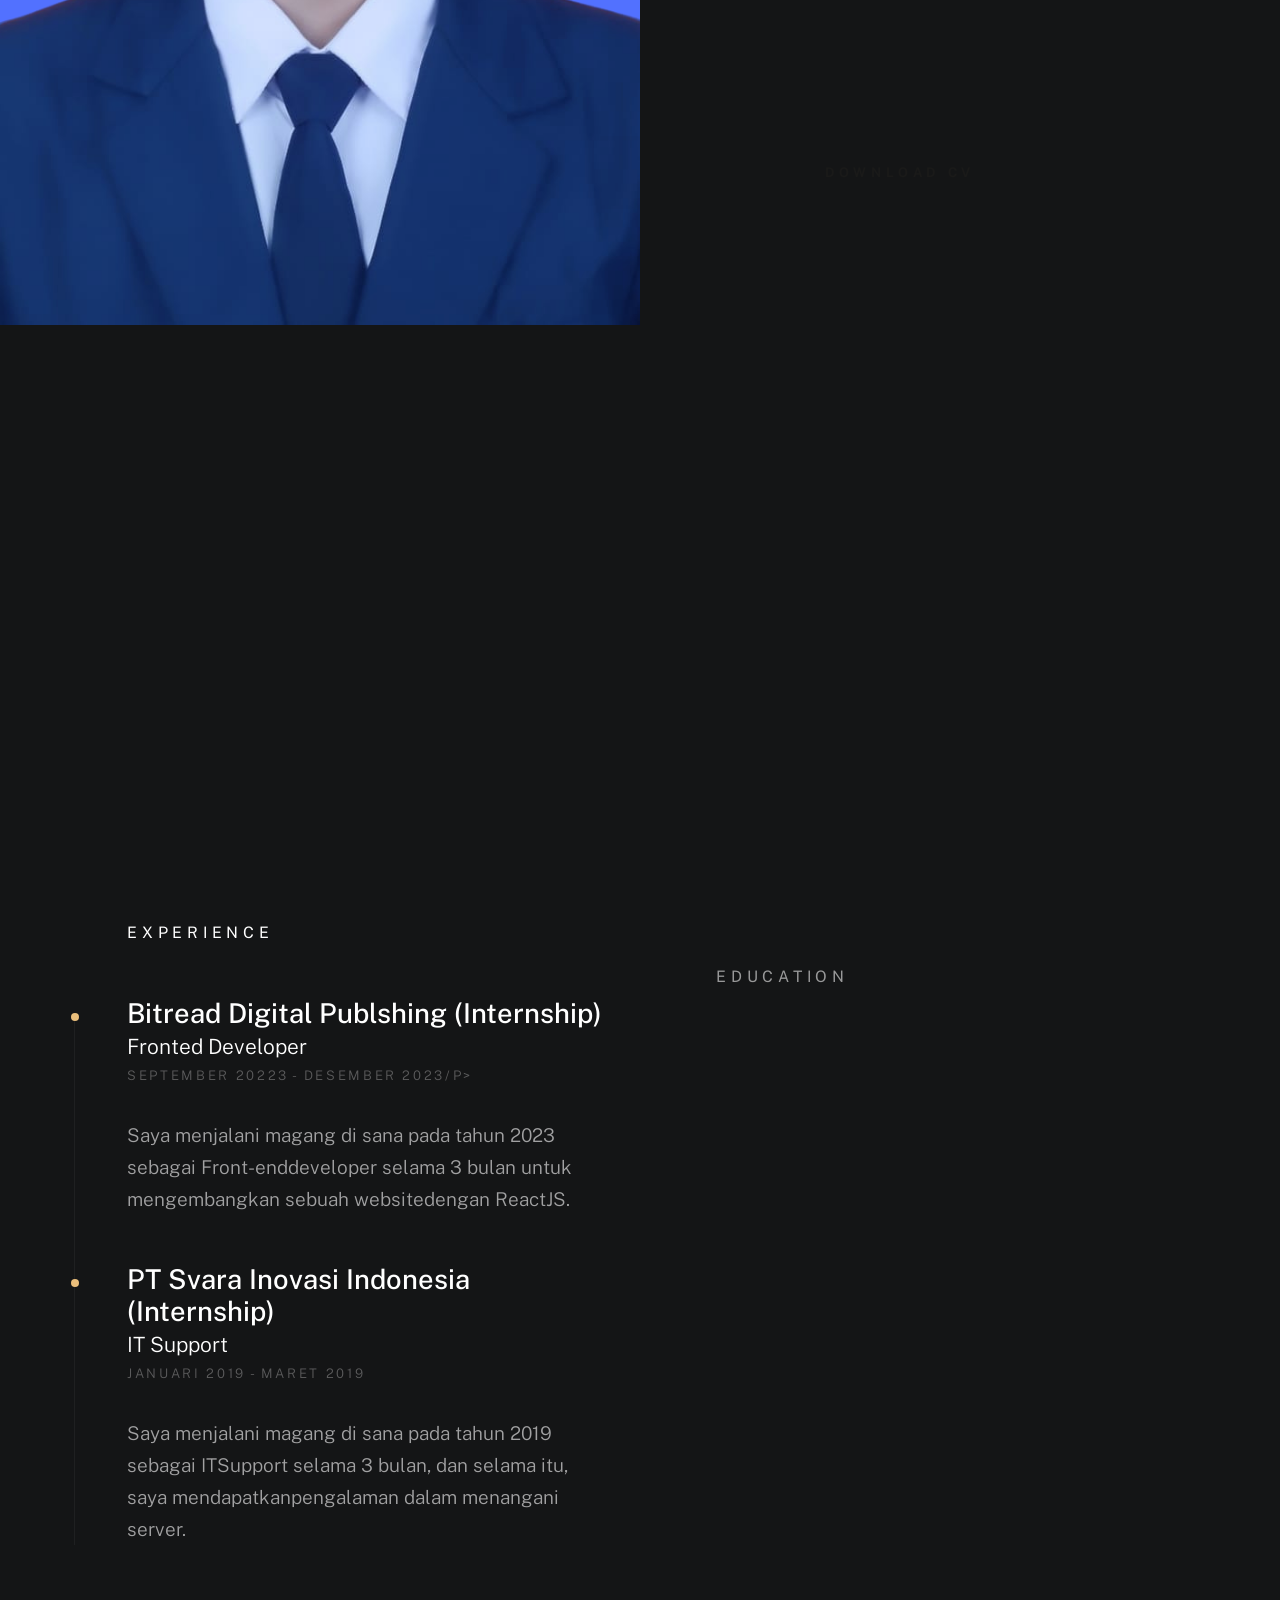
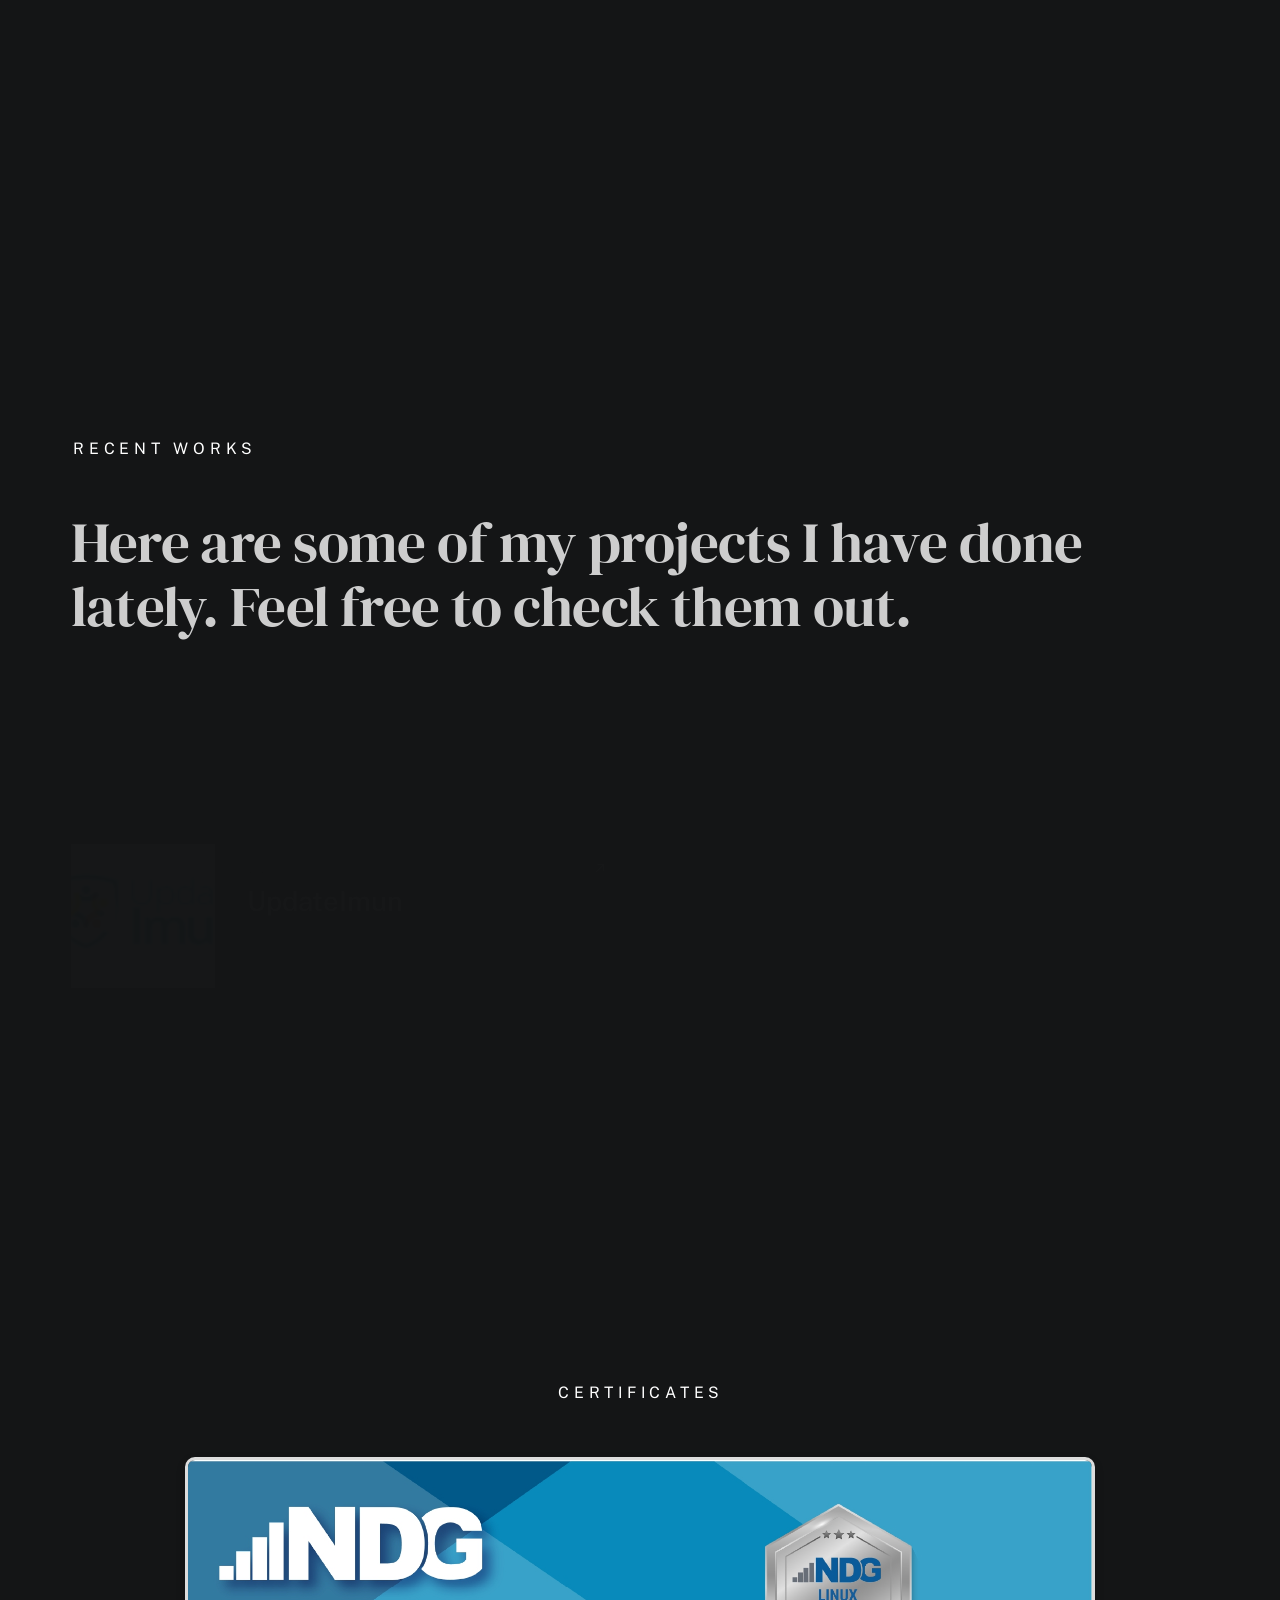
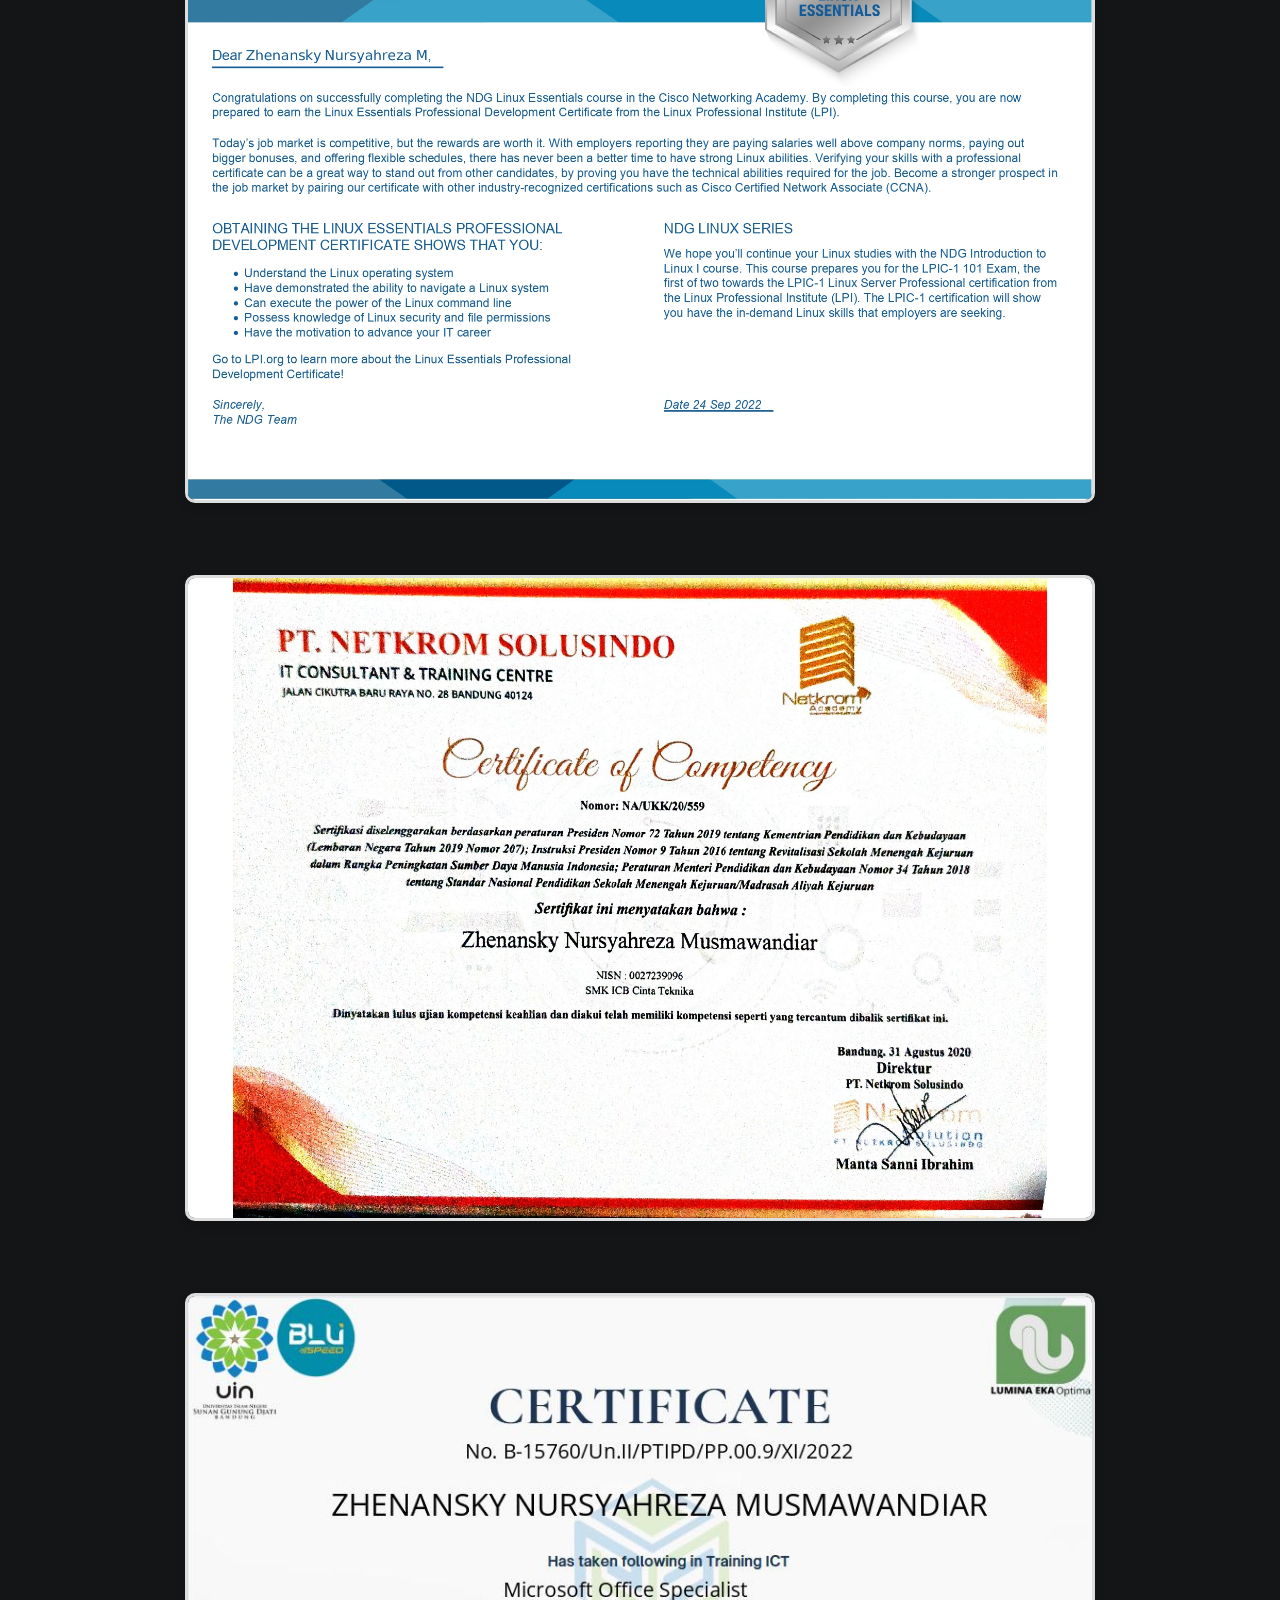
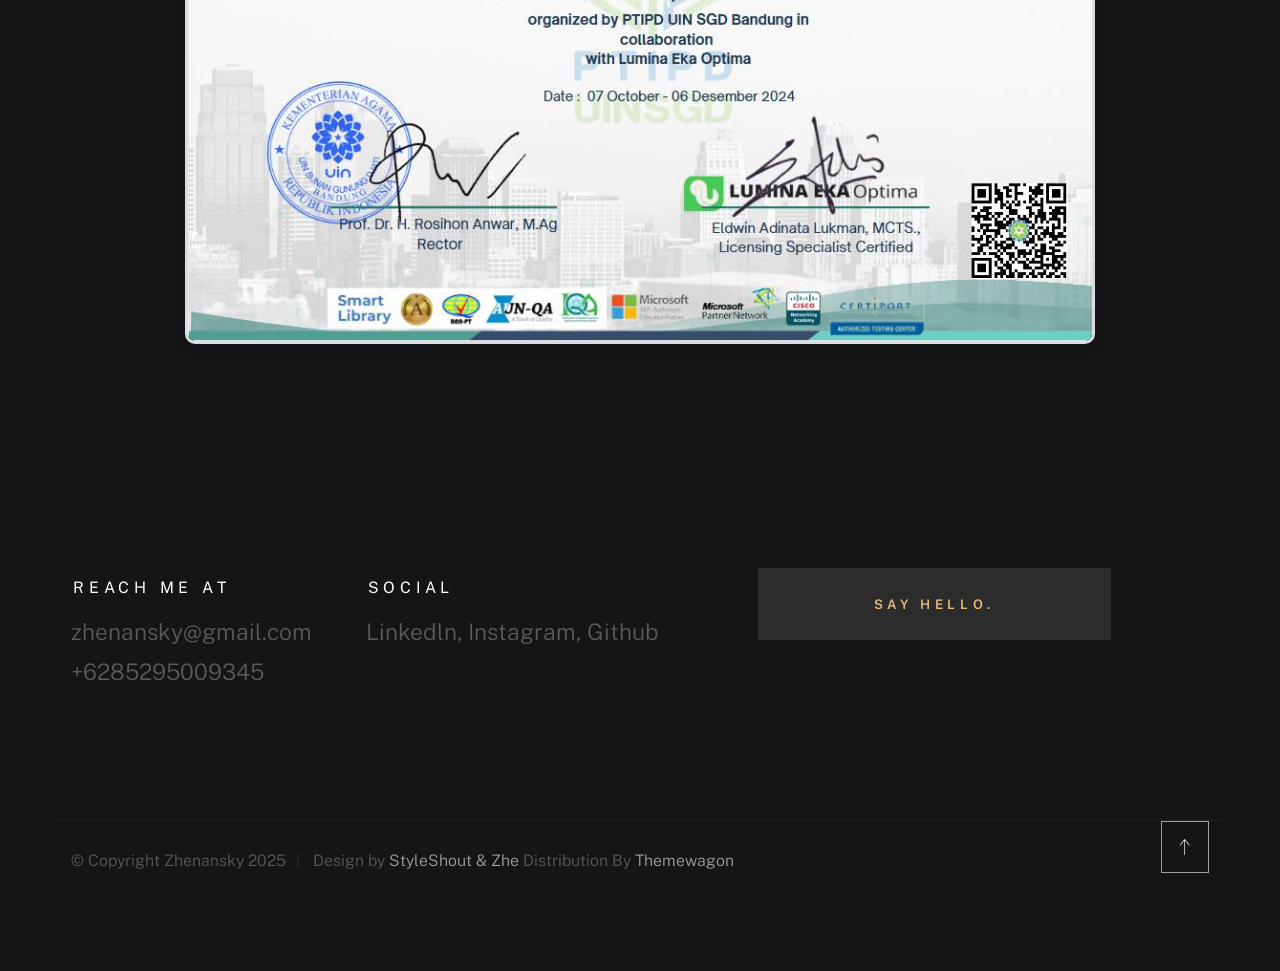
==== commit cfacf866: "update done" ====
--- a/index.html
+++ b/index.html
@@ -5,7 +5,7 @@
     <!--- basic page needs
     ================================================== -->
     <meta charset="utf-8">
-    <title>Zhenansky</title>
+    <title>Portofolio Zhenansky</title>
     <meta name="description" content="">
     <meta name="author" content="">
 
@@ -67,6 +67,7 @@
                         <li class="current"><a href="#intro" class="smoothscroll">Intro</a></li>
                         <li><a href="#about" class="smoothscroll">About</a></li>
                         <li><a href="#works" class="smoothscroll">Works</a></li>
+                        <li><a href="#certificates" class="smoothscroll">Certificates</a></li>
                         <li><a href="#contact" class="smoothscroll">Say Hello</a></li>
                     </ul>
                 </nav>
@@ -99,10 +100,10 @@
                     </div>
 
                     <ul class="intro-social">
-                        <li><a href="#0">Behance</a></li>
+                        <li><a href="https://www.linkedin.com/in/zhenansky-nursyahreza-musmawandiar-3a709a15b/">Linkedln</a></li>
                         <li><a href="#0">Twitter</a></li>
-                        <li><a href="#0">Dribbble</a></li>
-                        <li><a href="#0">Instagram</a></li>
+                        <li><a href="http://github.com/zhenansky/">Github</a></li>
+                        <li><a href="https://www.instagram.com/zhenanskynm/">Instagram</a></li>
                     </ul>
 
                 </div> <!-- end intro content -->
@@ -153,8 +154,8 @@
                         <ul class="skills-list h1" data-animate-el>
                             <li>Frontend Development</li>
                             <li>Software and Hardware Troubleshooting</li>
-                            <li>Basic Network</li>
-                            <li>Analytical Skill</li>
+                            <li>Network</li>
+                            <li>IT Support</li>
                             <li>Microsoft Office</li>
                         </ul>
 
@@ -291,8 +292,8 @@
                             <li class="folio-list__item column" data-animate-el>
                                 <a class="folio-list__item-link" href="#modal-02">
                                     <div class="folio-list__item-pic">
-                                        <img src="images/portfolio/kbnu.jpg" 
-                                             srcset="images/portfolio/kbnu.jpg 1x" alt="">
+                                        <img src="images/portfolio/kbnu.png" 
+                                             srcset="images/portfolio/kbnu.png 1x" alt="">
                                     </div>
                                     
                                     <div class="folio-list__item-text">
@@ -312,16 +313,16 @@
                             <li class="folio-list__item column" data-animate-el>
                                 <a class="folio-list__item-link" href="#modal-03">
                                     <div class="folio-list__item-pic">
-                                        <img src="images/portfolio/rucksack.jpg" 
-                                             srcset="images/portfolio/rucksack.jpg 1x, images/portfolio/rucksack@2x.jpg 2x" alt="">
+                                        <img src="images/portfolio/shalat.png" 
+                                             srcset="images/portfolio/shalat.png" alt="">
                                     </div>
                                     
                                     <div class="folio-list__item-text">
                                         <div class="folio-list__item-cat">
-                                            Branding
+                                            Android App
                                         </div>
                                         <div class="folio-list__item-title">
-                                            Rucksuck.
+                                            Reminder Rakaat
                                         </div>
                                     </div>
                                 </a>
@@ -333,8 +334,8 @@
                             <li class="folio-list__item column" data-animate-el>
                                 <a class="folio-list__item-link" href="#modal-04">
                                     <div class="folio-list__item-pic">
-                                        <img src="images/portfolio/skaterboy.jpg"
-                                             srcset="images/portfolio/skaterboy.jpg 1x, images/portfolio/skaterboy@2x.jpg 2x" alt="">
+                                        <img src="images/portfolio/bazaar.png"
+                                             srcset="images/portfolio/bazaar.png x1" alt="">
                                     </div>
                                     
                                     <div class="folio-list__item-text">
@@ -342,49 +343,7 @@
                                             Website
                                         </div>
                                         <div class="folio-list__item-title">
-                                            Since Day One.
-                                        </div>
-                                    </div>
-                                </a>
-                                <a class="folio-list__proj-link" href="#" title="project link">
-                                    <svg width="15" height="15" viewBox="0 0 15 15" fill="none" xmlns="http://www.w3.org/2000/svg"><path d="M8.14645 3.14645C8.34171 2.95118 8.65829 2.95118 8.85355 3.14645L12.8536 7.14645C13.0488 7.34171 13.0488 7.65829 12.8536 7.85355L8.85355 11.8536C8.65829 12.0488 8.34171 12.0488 8.14645 11.8536C7.95118 11.6583 7.95118 11.3417 8.14645 11.1464L11.2929 8H2.5C2.22386 8 2 7.77614 2 7.5C2 7.22386 2.22386 7 2.5 7H11.2929L8.14645 3.85355C7.95118 3.65829 7.95118 3.34171 8.14645 3.14645Z" fill="currentColor" fill-rule="evenodd" clip-rule="evenodd"></path></svg>
-                                </a>
-                            </li> <!--end folio-list__item -->
-
-                            <li class="folio-list__item column" data-animate-el>
-                                <a class="folio-list__item-link" href="#modal-05">
-                                    <div class="folio-list__item-pic">
-                                        <img src="images/portfolio/sanddunes.jpg" 
-                                             srcset="images/portfolio/sanddunes.jpg 1x, images/portfolio/sanddunes@2x.jpg 2x" alt="">
-                                    </div>
-                                    
-                                    <div class="folio-list__item-text">
-                                        <div class="folio-list__item-cat">
-                                            Illustration
-                                        </div>
-                                        <div class="folio-list__item-title">
-                                            Sand Dunes.
-                                        </div>
-                                    </div>
-                                </a>
-                                <a class="folio-list__proj-link" href="#" title="project link">
-                                    <svg width="15" height="15" viewBox="0 0 15 15" fill="none" xmlns="http://www.w3.org/2000/svg"><path d="M8.14645 3.14645C8.34171 2.95118 8.65829 2.95118 8.85355 3.14645L12.8536 7.14645C13.0488 7.34171 13.0488 7.65829 12.8536 7.85355L8.85355 11.8536C8.65829 12.0488 8.34171 12.0488 8.14645 11.8536C7.95118 11.6583 7.95118 11.3417 8.14645 11.1464L11.2929 8H2.5C2.22386 8 2 7.77614 2 7.5C2 7.22386 2.22386 7 2.5 7H11.2929L8.14645 3.85355C7.95118 3.65829 7.95118 3.34171 8.14645 3.14645Z" fill="currentColor" fill-rule="evenodd" clip-rule="evenodd"></path></svg>
-                                </a>
-                            </li> <!--end folio-list__item -->
-
-                            <li class="folio-list__item column" data-animate-el>
-                                <a class="folio-list__item-link" href="#modal-06">
-                                    <div class="folio-list__item-pic">
-                                        <img src="images/portfolio/minimalismo.jpg" 
-                                             srcset="images/portfolio/minimalismo.jpg 1x, images/portfolio/minimalismo@2x.jpg 2x" alt="">
-                                    </div>
-                                    
-                                    <div class="folio-list__item-text">
-                                        <div class="folio-list__item-cat">
-                                            Branding
-                                        </div>
-                                        <div class="folio-list__item-title">
-                                            Minimalismo.
+                                            Bazaar 04
                                         </div>
                                     </div>
                                 </a>
@@ -438,13 +397,13 @@
 
                     <div id="modal-03" hidden>
                         <div class="modal-popup">
-                            <img src="images/portfolio/gallery/g-rucksack.jpg" alt="">
+                            <img src="images/portfolio/gallery/shalat-app.png" alt="">
                 
                             <div class="modal-popup__desc">
-                                <h5>Rucksuck</h5>
-                                <p>Exercitationem reprehenderit quod explicabo consequatur aliquid ut magni ut. Deleniti quo corrupti illum velit eveniet ratione necessitatibus ipsam mollitia.</p>
+                                <h5>Shalat</h5>
+                                <p></p>
                                 <ul class="modal-popup__cat">
-                                    <li>Product Design</li>
+                                    <li>Android App</li>
                                 </ul>
                             </div>
                 
@@ -505,90 +464,32 @@
                 </div> <!-- end works-portfolio -->
 
 
-                <div class="row testimonials">
-                    <div class="column lg-12" data-animate-block>
-        
-                        <div class="swiper-container testimonial-slider" data-animate-el>
-        
-                            <div class="swiper-wrapper">
-
-                                <div class="testimonial-slider__slide swiper-slide">
-                                    <div class="testimonial-slider__author">
-                                        <img src="images/avatars/user-02.jpg" alt="Author image" class="testimonial-slider__avatar">
-                                        <cite class="testimonial-slider__cite">
-                                            <strong>Tim Cook</strong>
-                                            <span>CEO, Apple</span>
-                                        </cite>
-                                    </div>
-                                    <p>
-                                    Molestiae incidunt consequatur quis ipsa autem nam sit enim magni. Voluptas tempore rem. 
-                                    Explicabo a quaerat sint autem dolore ducimus ut consequatur neque.  Nisi dolores quaerat fuga rem nihil nostrum.
-                                    Laudantium quia consequatur molestias delectus culpa.
-                                    </p>
-                                </div> <!-- end testimonial-slider__slide -->
-                
-                                <div class="testimonial-slider__slide swiper-slide">
-                                    <div class="testimonial-slider__author">
-                                        <img src="images/avatars/user-03.jpg" alt="Author image" class="testimonial-slider__avatar">
-                                        <cite class="testimonial-slider__cite">
-                                            <strong>Sundar Pichai</strong>
-                                            <span>CEO, Google</span>
-                                        </cite>
-                                    </div>
-                                    <p>
-                                    Excepturi nam cupiditate culpa doloremque deleniti repellat. Veniam quos repellat voluptas animi adipisci.
-                                    Nisi eaque consequatur. Voluptatem dignissimos ut ducimus accusantium perspiciatis.
-                                    Quasi voluptas eius distinctio. Atque eos maxime.
-                                    </p>
-                                </div> <!-- end testimonial-slider__slide -->
-                
-                                <div class="testimonial-slider__slide swiper-slide">
-                                    <div class="testimonial-slider__author">
-                                        <img src="images/avatars/user-01.jpg" alt="Author image" class="testimonial-slider__avatar">
-                                        <cite class="testimonial-slider__cite">
-                                            <strong>Satya Nadella</strong>
-                                            <span>CEO, Microsoft</span>
-                                        </cite>
-                                    </div>
-                                    <p>
-                                    Repellat dignissimos libero. Qui sed at corrupti expedita voluptas odit. Nihil ea quia nesciunt. Ducimus aut sed ipsam.  
-                                    Autem eaque officia cum exercitationem sunt voluptatum accusamus. Quasi voluptas eius distinctio.
-                                    Voluptatem dignissimos ut.
-                                    </p>
-                                </div> <!-- end testimonial-slider__slide -->
-        
-                                <div class="testimonial-slider__slide swiper-slide">
-                                    <div class="testimonial-slider__author">
-                                        <img src="images/avatars/user-06.jpg" alt="Author image" class="testimonial-slider__avatar">
-                                        <cite class="testimonial-slider__cite">
-                                            <strong>Jeff Bezos</strong>
-                                            <span>CEO, Amazon</span>
-                                        </cite>
-                                    </div>
-                                    <p>
-                                    Nunc interdum lacus sit amet orci. Vestibulum dapibus nunc ac augue. Fusce vel dui. In ac felis 
-                                    quis tortor malesuada pretium. Curabitur vestibulum aliquam leo. Qui sed at corrupti expedita voluptas odit. 
-                                    Nihil ea quia nesciunt. Ducimus aut sed ipsam.
-                                    </p>
-                                </div> <!-- end testimonial-slider__slide -->
-            
-                            </div> <!-- end swiper-wrapper -->
-        
-                            <div class="swiper-pagination"></div>
-        
-                        </div> <!-- end swiper-container -->
-        
-                    </div> <!-- end column -->
-                </div> <!-- end row testimonials -->
-
             </section> <!-- end s-works -->
+
+
+
+            <!-- ### Certificate
+            ================================================== -->
+
+            <section id="certificates" class="s-certificate target-section">
+                <div class="row certificates-content">
+                    <div class="column lg-12">
+                        <h2 class="text-pretitle" style="text-align:center;">Certificates</h2>
+                        <div class="certificates-gallery-vertical">
+                            <img src="images/certificates/cert1.jpg" alt="Certificate 1">
+                            <img src="images/certificates/cert2.jpg" alt="Certificate 2">
+                            <img src="images/certificates/cert3.jpeg" alt="Certificate 3">
+                        </div>
+                    </div>
+                </div>  
+            </section>
 
 
             <!-- ### contact
             ================================================== -->
             <section id="contact" class="s-contact target-section">
 
-                <div class="row contact-top">
+                <!-- <div class="row contact-top">
                     <div class="column lg-12">
                         <h2 class="text-pretitle">
                             Get In Touch
@@ -600,28 +501,26 @@
                             want to chat about design, tech & art — shoot me a message.
                         </p>
                     </div>
-                </div> <!-- end contact-top -->
+                </div> end contact-top -->
 
                 <div class="row contact-bottom">
                     <div class="column lg-3 md-5 tab-6 stack-on-550 contact-block">
                         <h3 class="text-pretitle">Reach me at</h3>
                         <p class="contact-links">
-                            <a href="mailto:sayhello@luther.com" class="mailtoui">sayhello@luther.com</a> <br>
-                            <a href="tel:+1975432345">+197 543 2345</a>
+                            <a href="mailto:zhenansky@gmai.com" class="mailtoui">zhenansky@gmail.com</a> <br>
+                            <a href="tel:+6285295009345">+6285295009345</a>
                         </p>
                     </div>
                     <div class="column lg-4 md-5 tab-6 stack-on-550 contact-block">
                         <h3 class="text-pretitle">Social</h3>
                         <ul class="contact-social">
-                            <li><a href="#0">Behance</a></li>
-                            <li><a href="#0">Dribble</a></li>
-                            <li><a href="#0">Twitter</a></li>
-                            <li><a href="#0">Instagram</a></li>
-                            <li><a href="#0">Github</a></li>
+                            <li><a href="https://www.linkedin.com/in/zhenansky-nursyahreza-musmawandiar-3a709a15b/">Linkedln</a></li>
+                            <li><a href="https://www.instagram.com/zhenanskynm/">Instagram</a></li>
+                            <li><a href="https://github.com/zhenansky/front-end-test">Github</a></li>
                         </ul>
                     </div>
                     <div class="column lg-4 md-12 contact-block">
-                        <a href="mailto:sayhello@luther.com" class="mailtoui btn btn--medium u-fullwidth contact-btn">Say Hello.</a>
+                        <a href="mailto:zhenansky@gmail.com" class="mailtoui btn btn--medium u-fullwidth contact-btn">Say Hello.</a>
                     </div>
                 </div> <!-- end contact-bottom -->
 
@@ -636,8 +535,8 @@
 
             <div class="row">
                 <div class="column ss-copyright">
-                    <span>© Copyright Luther 2021</span> 
-                    <span>Design by <a href="https://www.styleshout.com/">StyleShout</a> Distribution By <a href="https://themewagon.com">Themewagon</a></span>
+                    <span>© Copyright Zhenansky 2025</span> 
+                    <span>Design by <a href="https://www.styleshout.com/">StyleShout & Zhe</a> Distribution By <a href="https://themewagon.com">Themewagon</a></span>
                 </div>
 
                 <div class="ss-go-top">
--- a/css/styles.css
+++ b/css/styles.css
@@ -3233,12 +3233,12 @@
 }
 
 .intro-social a {
-    color : var(--color-text-light);
+    color : white;
 }
 
 .intro-social a:focus,
 .intro-social a:hover {
-    color : white;
+    color : yellow;
 }
 
 /* --------------------------------------------------------------------
@@ -4030,6 +4030,39 @@
 }
 
 
+/* ===================================================================
+ * # CERTIFICATES
+ *
+ *
+ * ------------------------------------------------------------------- */
+
+ .s-certificate {
+     padding-top: var(--vspace-4);
+     padding-bottom: var(--vspace-3);
+ }
+
+ .certificates-gallery-vertical {
+     display: flex;
+     flex-direction: column;
+     align-items: center;
+     gap: 40px;
+     margin-top: 40px;
+ }
+
+ .certificates-gallery-vertical img {
+     max-width: 80%;
+     height: auto;
+     border: 3px solid #ddd;
+     border-radius: 10px;
+     box-shadow: 0 4px 10px rgba(0, 0, 0, 0.15);
+     transition: transform 0.3s ease;
+ }
+
+ .certificates-gallery-vertical img:hover {
+     transform: scale(1.03);
+     border-color: #888;
+ }
+
 
 /* ===================================================================
  * # CONTACT
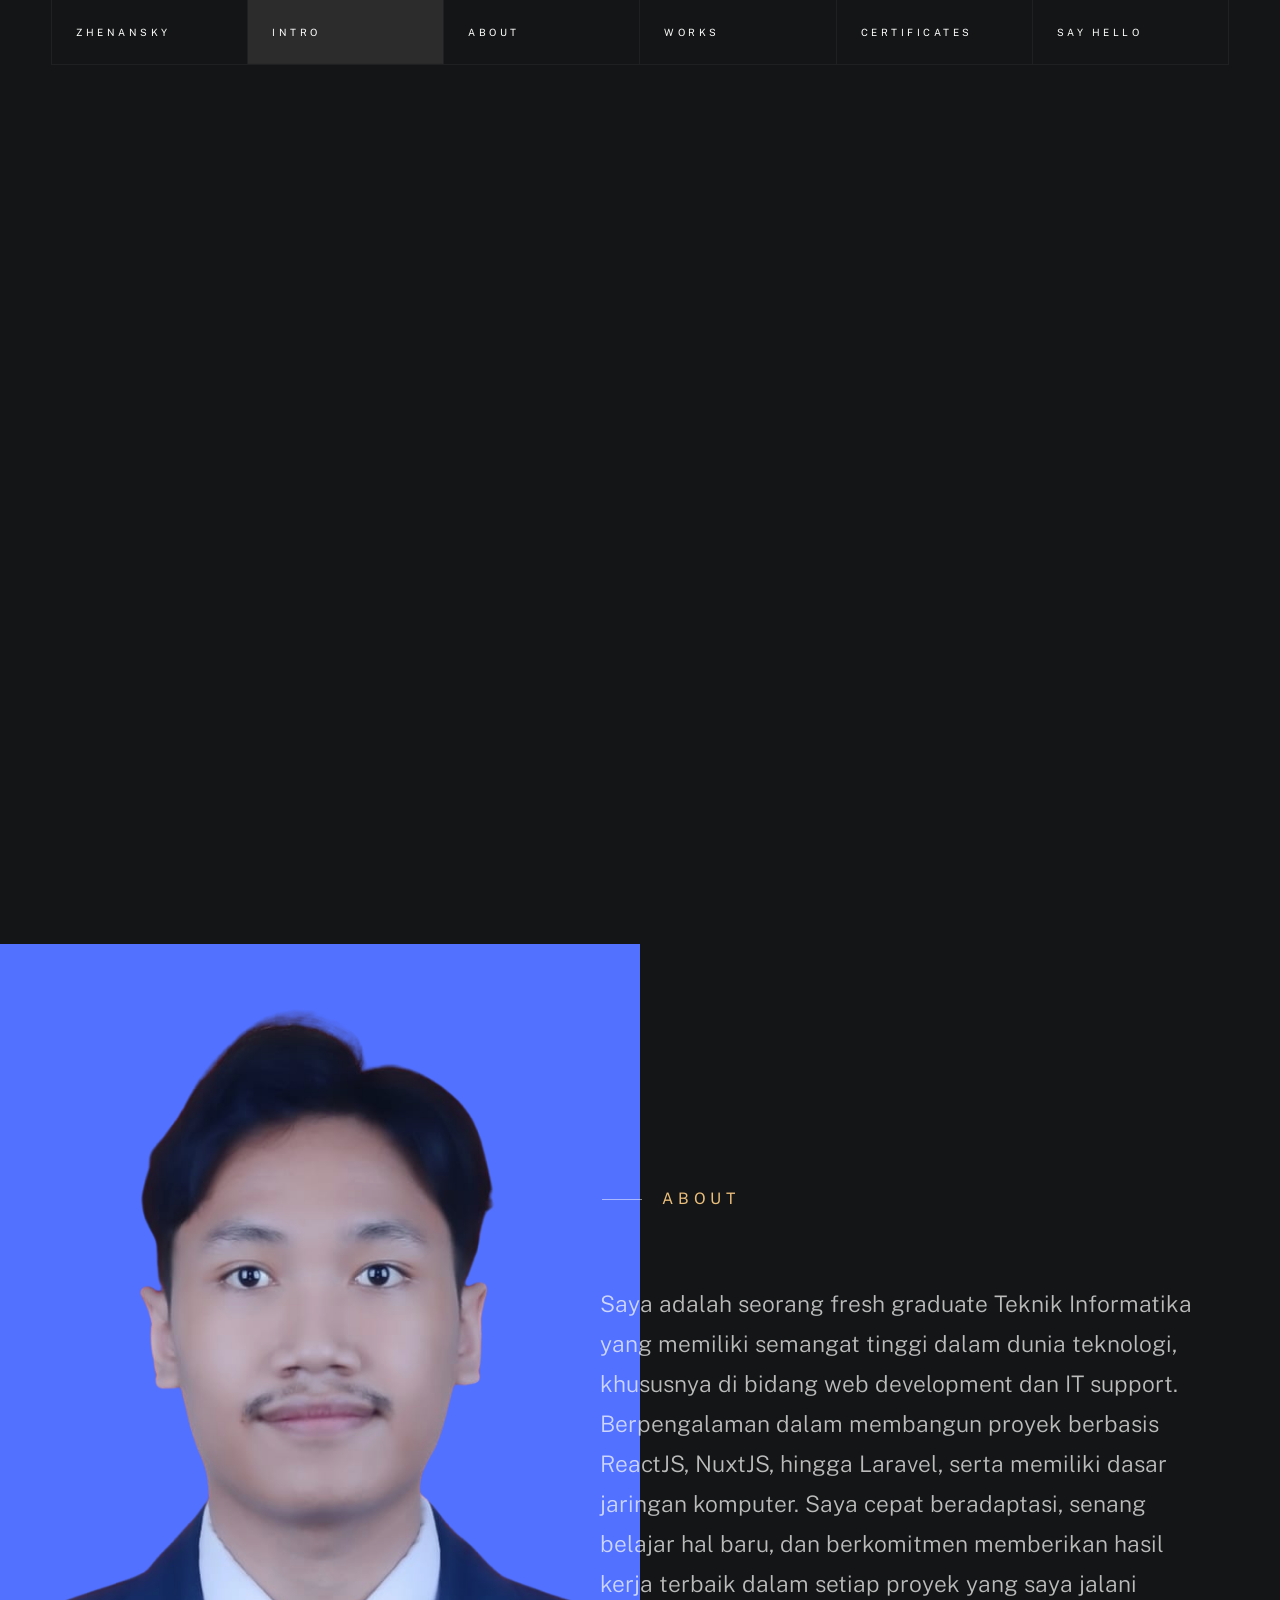
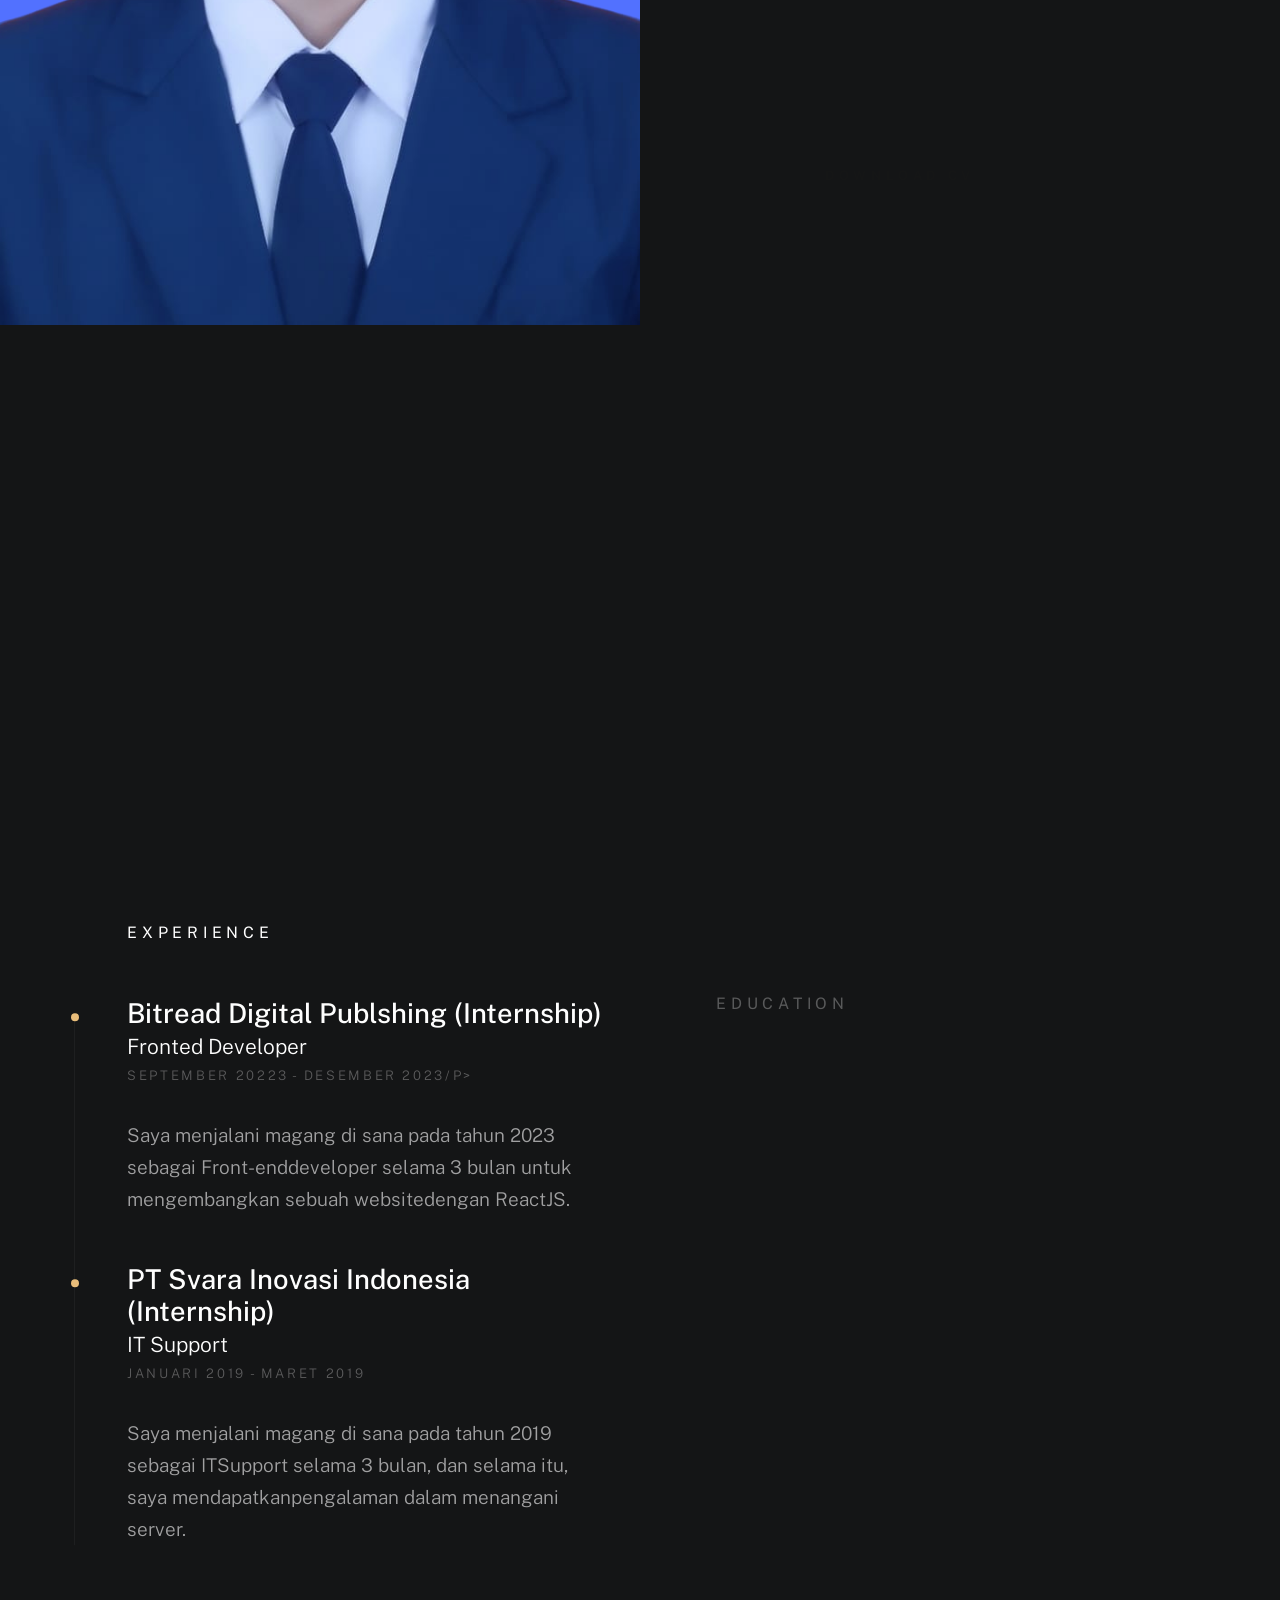
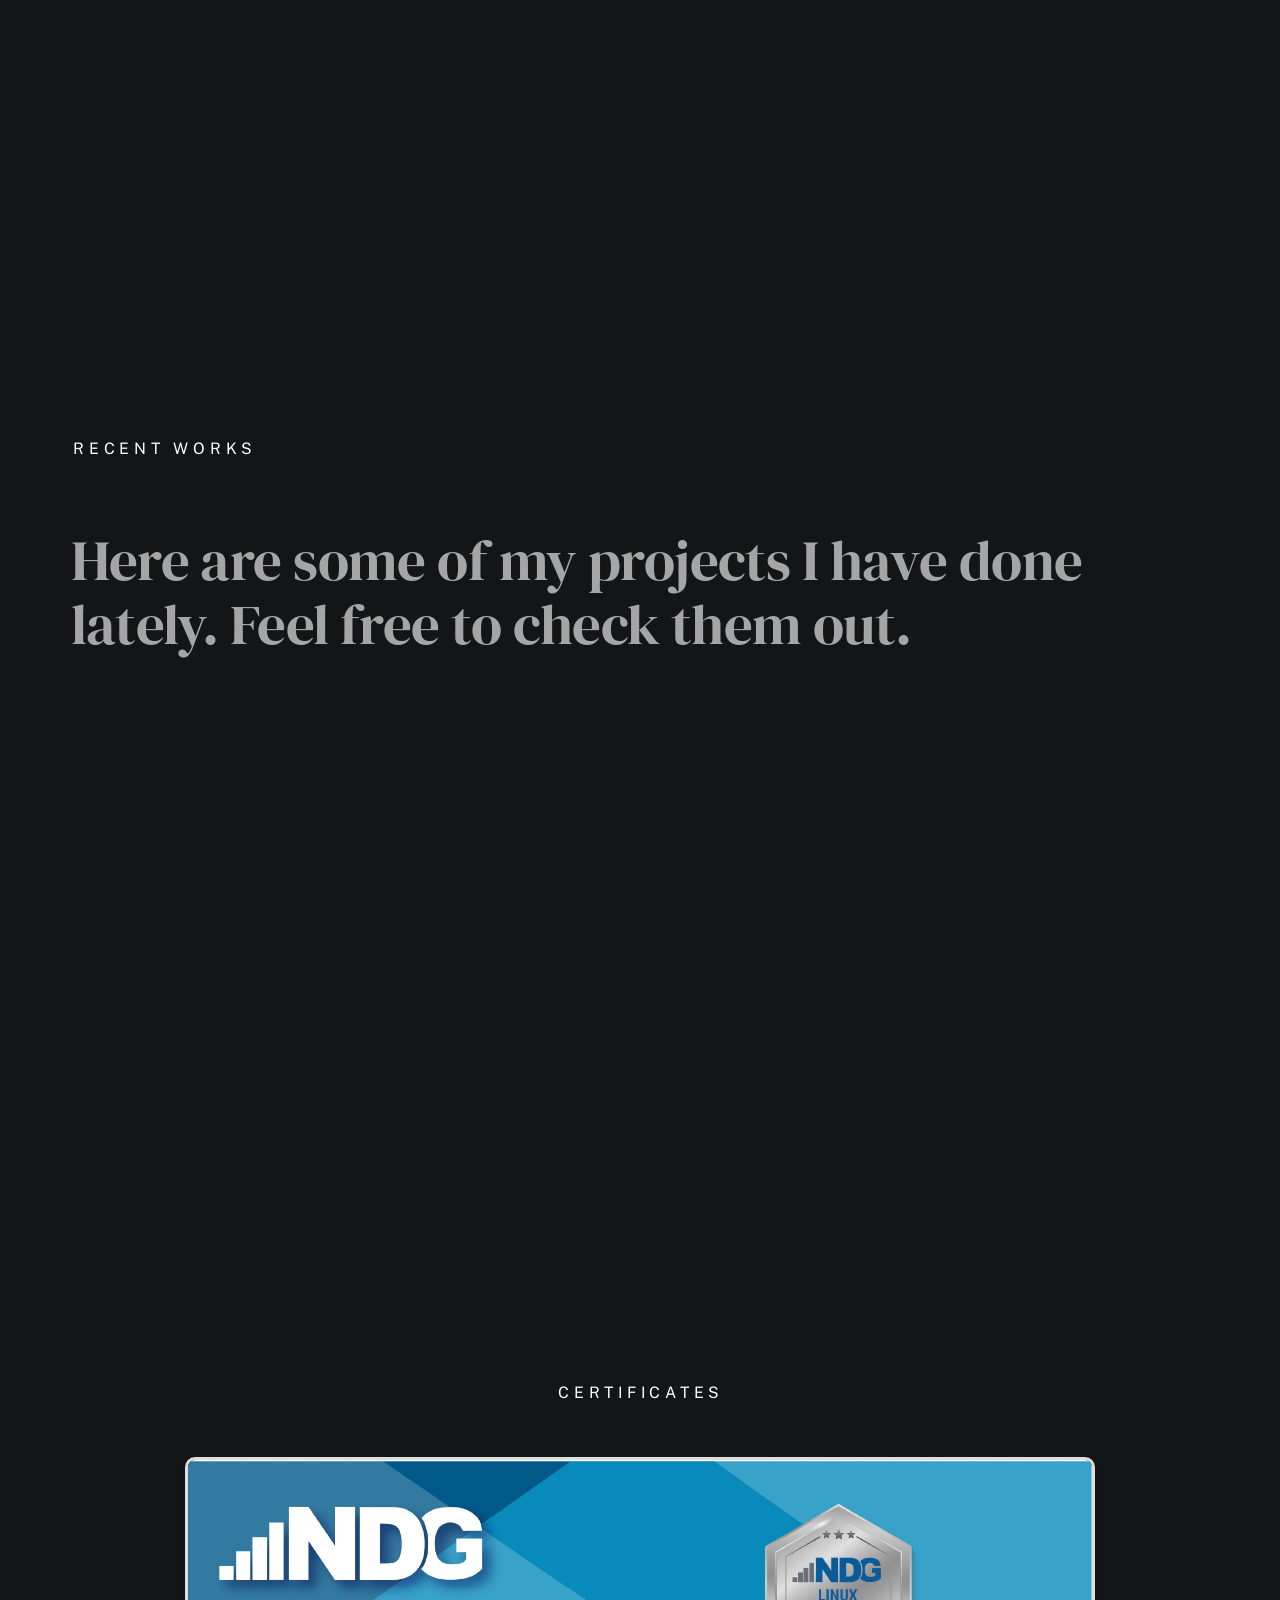
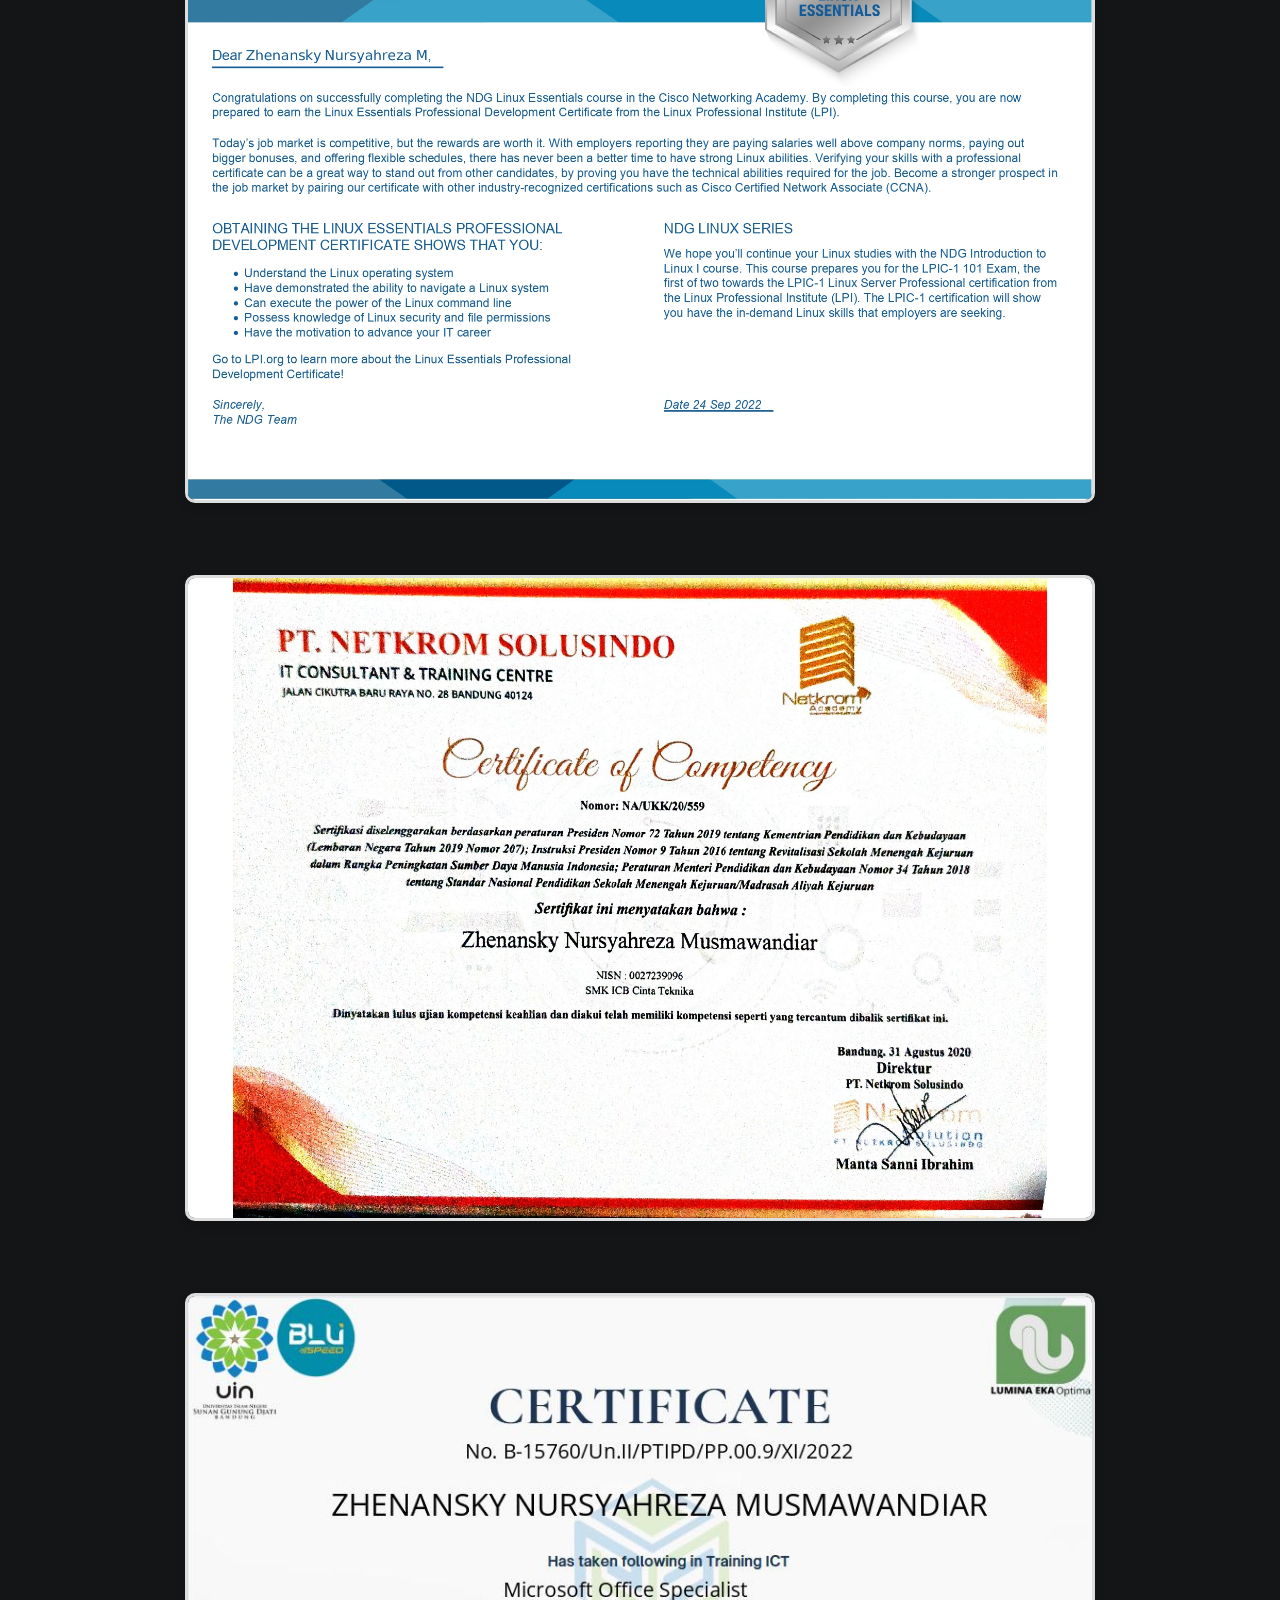
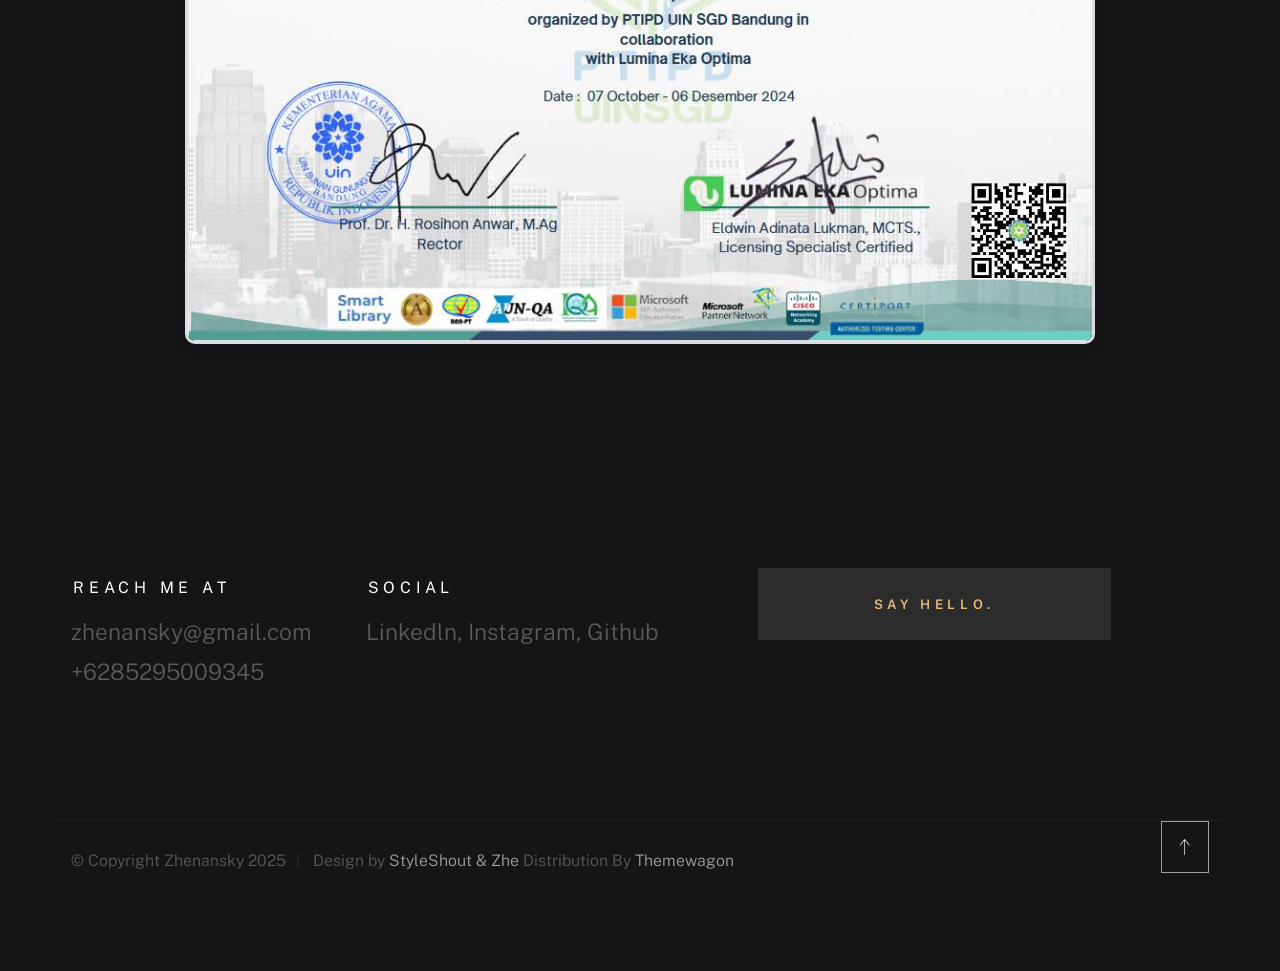
==== commit f564352e: "ada yang salah" ====
--- a/index.html
+++ b/index.html
@@ -397,33 +397,33 @@
 
                     <div id="modal-03" hidden>
                         <div class="modal-popup">
-                            <img src="images/portfolio/gallery/shalat-app.png" alt="">
+                            <img src="images/portfolio/gallery/g-shalat.jpg" alt="">
                 
                             <div class="modal-popup__desc">
-                                <h5>Shalat</h5>
-                                <p></p>
+                                <h5>Reminder Rakaat</h5>
+                                <p>Project ini merupakan, hasil dari skripsi saya yang membangun sebuah aplikasi remider rakaat untuk orang yang mudah lupa, aplikasi ini dibuat mengguanakan Artificial Intelegence khususnya Computer vision yang dibantu dengan MobilenetV2 lalu di intergrasikan ke Aplikasi Android.</p>
                                 <ul class="modal-popup__cat">
                                     <li>Android App</li>
                                 </ul>
                             </div>
                 
-                            <a href="https://www.behance.net/" class="modal-popup__details">Project link</a>
+                            <a href="#" class="modal-popup__details">Project link</a>
                         </div>
                     </div> <!-- end modal -->
 
                     <div id="modal-04" hidden>
                         <div class="modal-popup">
-                            <img src="images/portfolio/gallery/g-skaterboy.jpg" alt="">
+                            <img src="images/portfolio/gallery/bazaar-web.png" alt="">
                 
                             <div class="modal-popup__desc">
-                                <h5>Since Day One</h5>
-                                <p>Dolores velit qui quos nobis. Aliquam delectus voluptas quos possimus non voluptatem voluptas voluptas. Est doloribus eligendi porro doloribus voluptatum.</p>
+                                <h5>Bazaar 04</h5>
+                                <p>Project yang dibangun pada saat kuliah untuk memenuhi tugas, project ini project pertama sekaligus untuk ajang belajar cara mendevelop web menggunajan framework ReactJS</p>
                                 <ul class="modal-popup__cat">
                                     <li>Website</li>
                                 </ul>
                             </div>
                 
-                            <a href="https://www.behance.net/" class="modal-popup__details">Project link</a>
+                            <a href="#" class="modal-popup__details">Project link</a>
                         </div>
                     </div> <!-- end modal -->
 
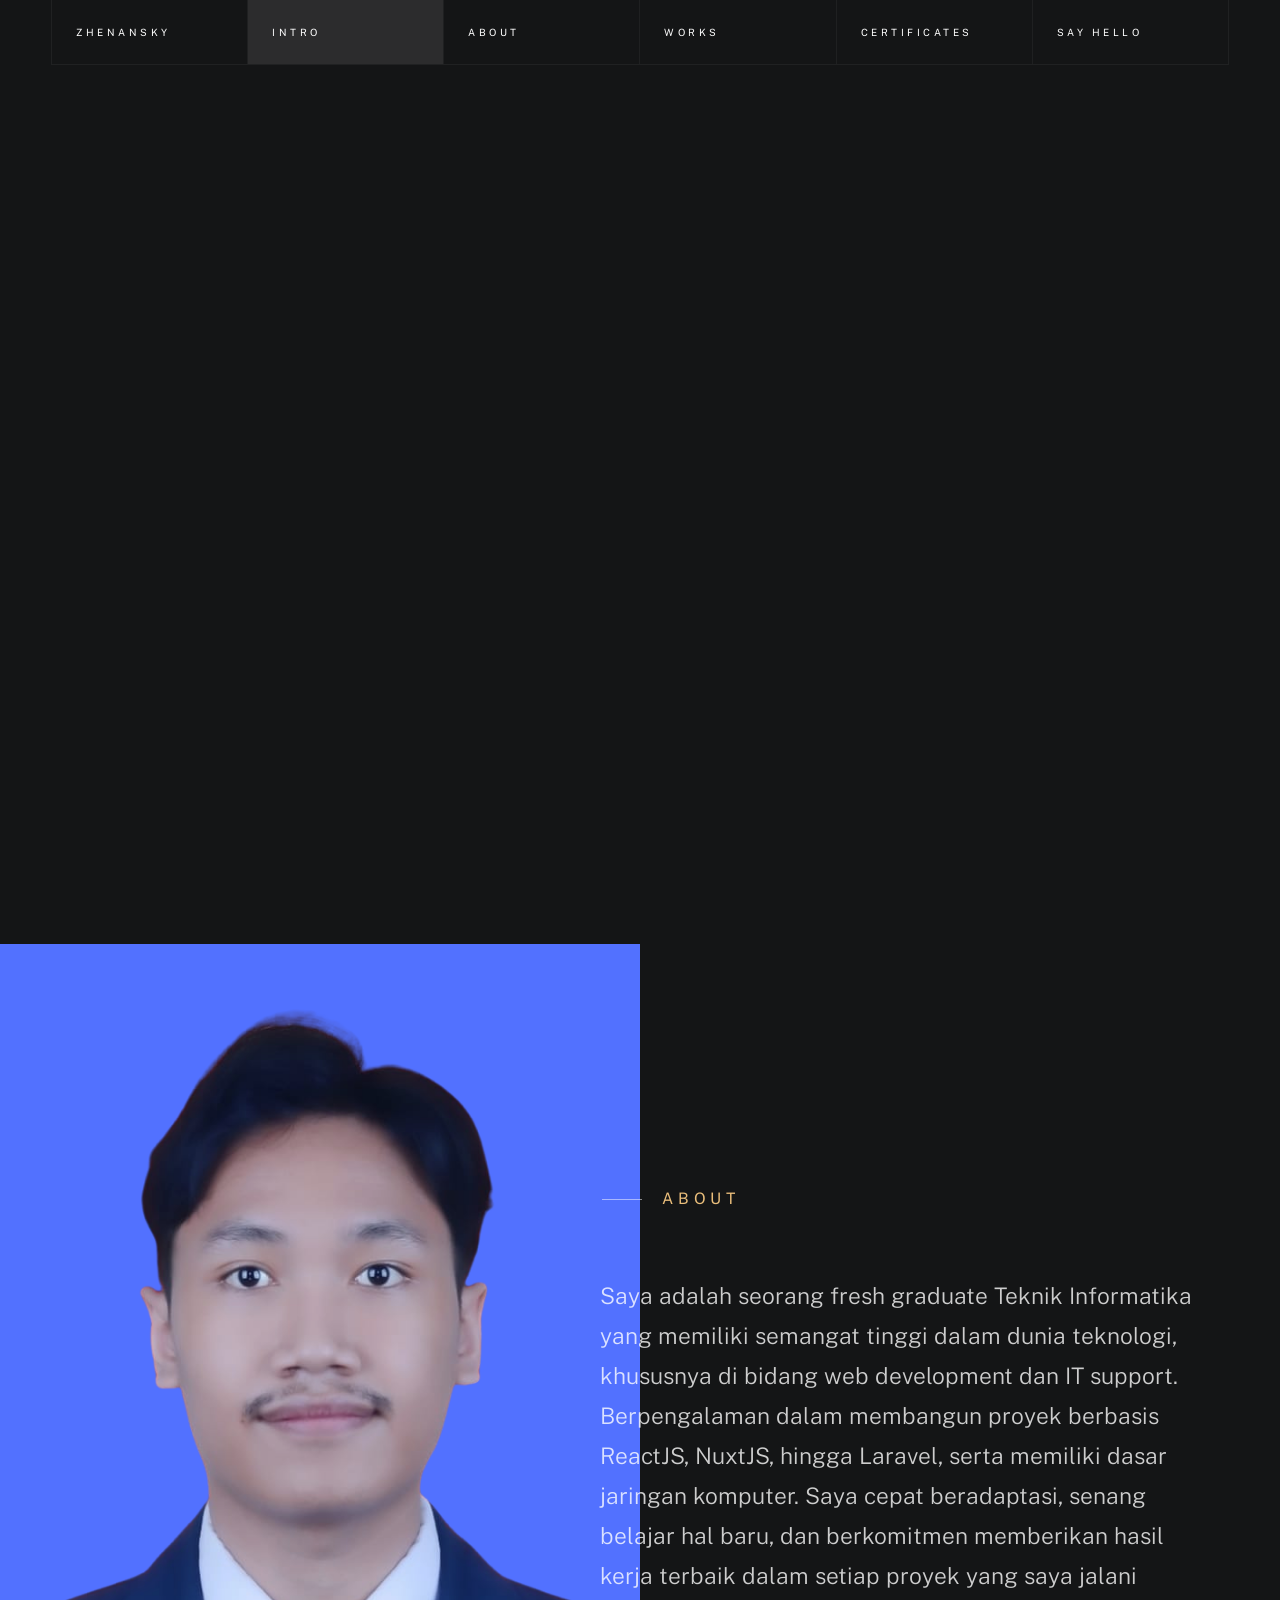
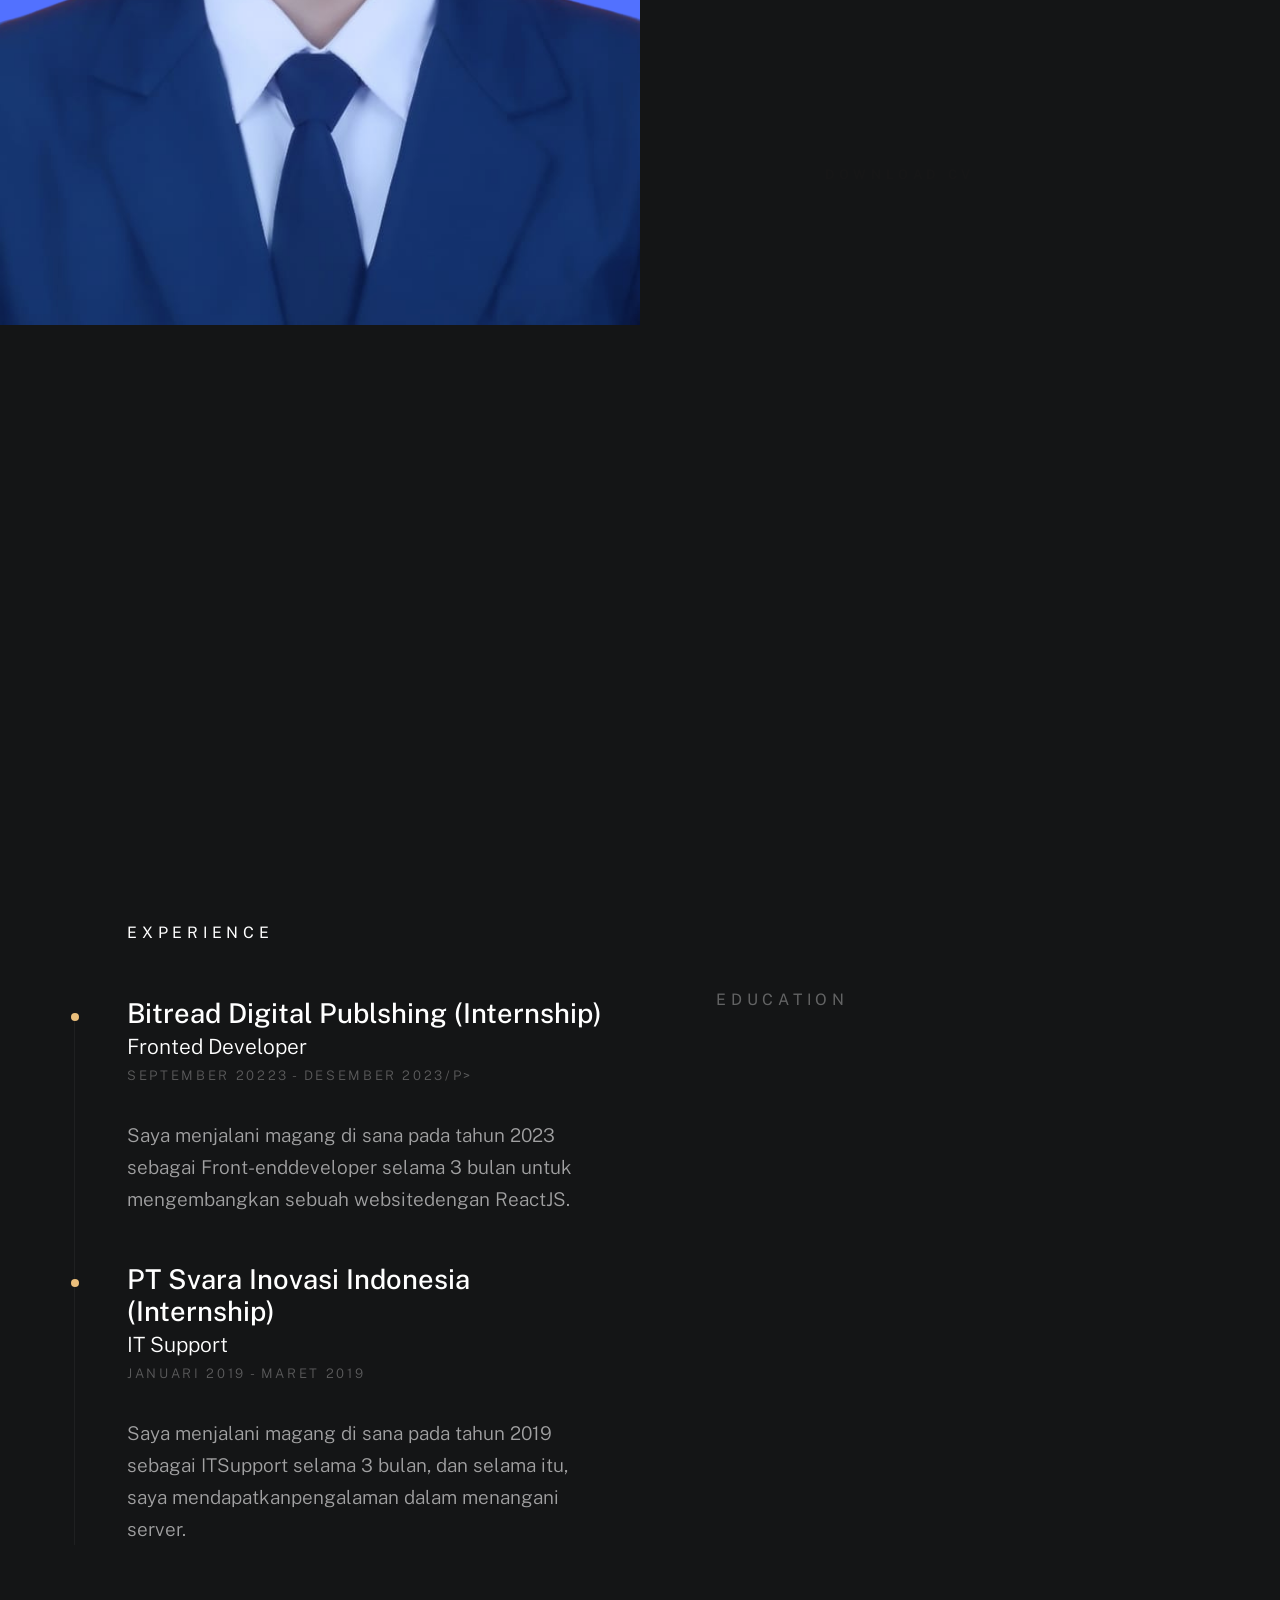
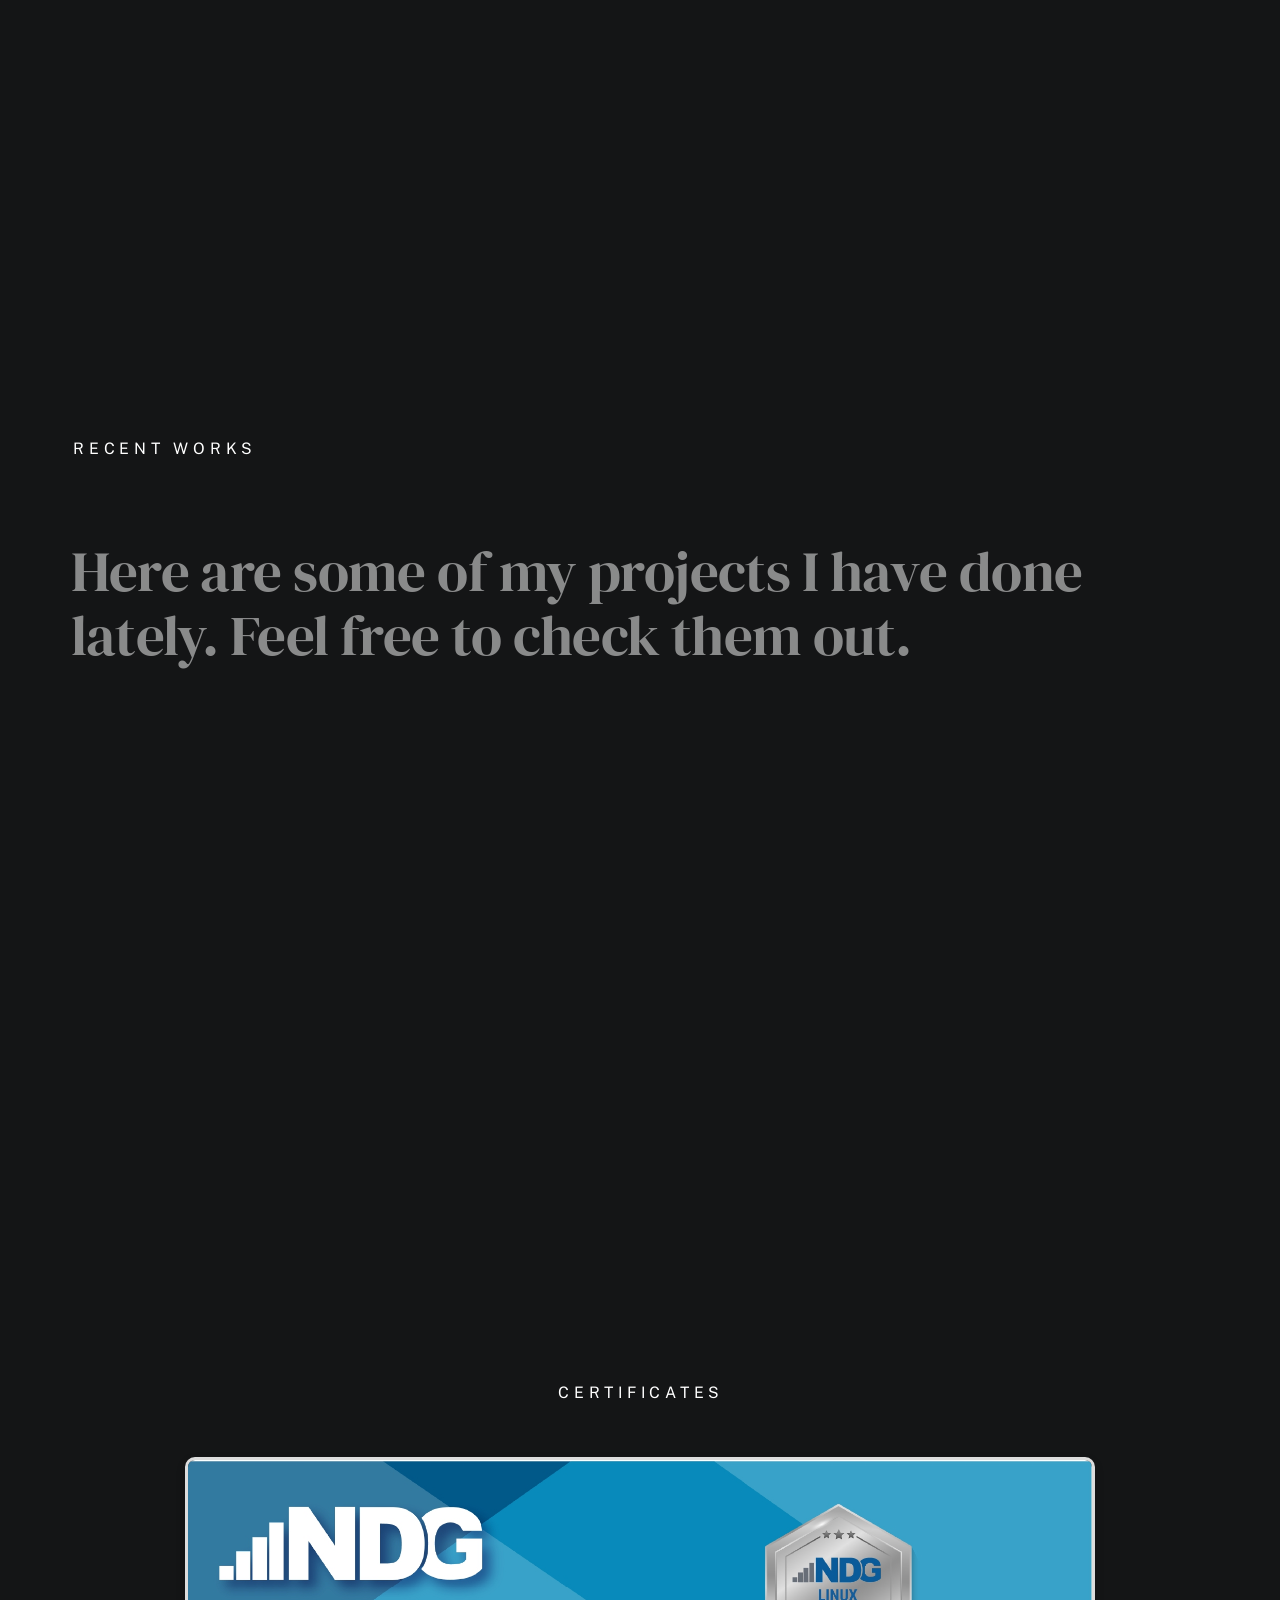
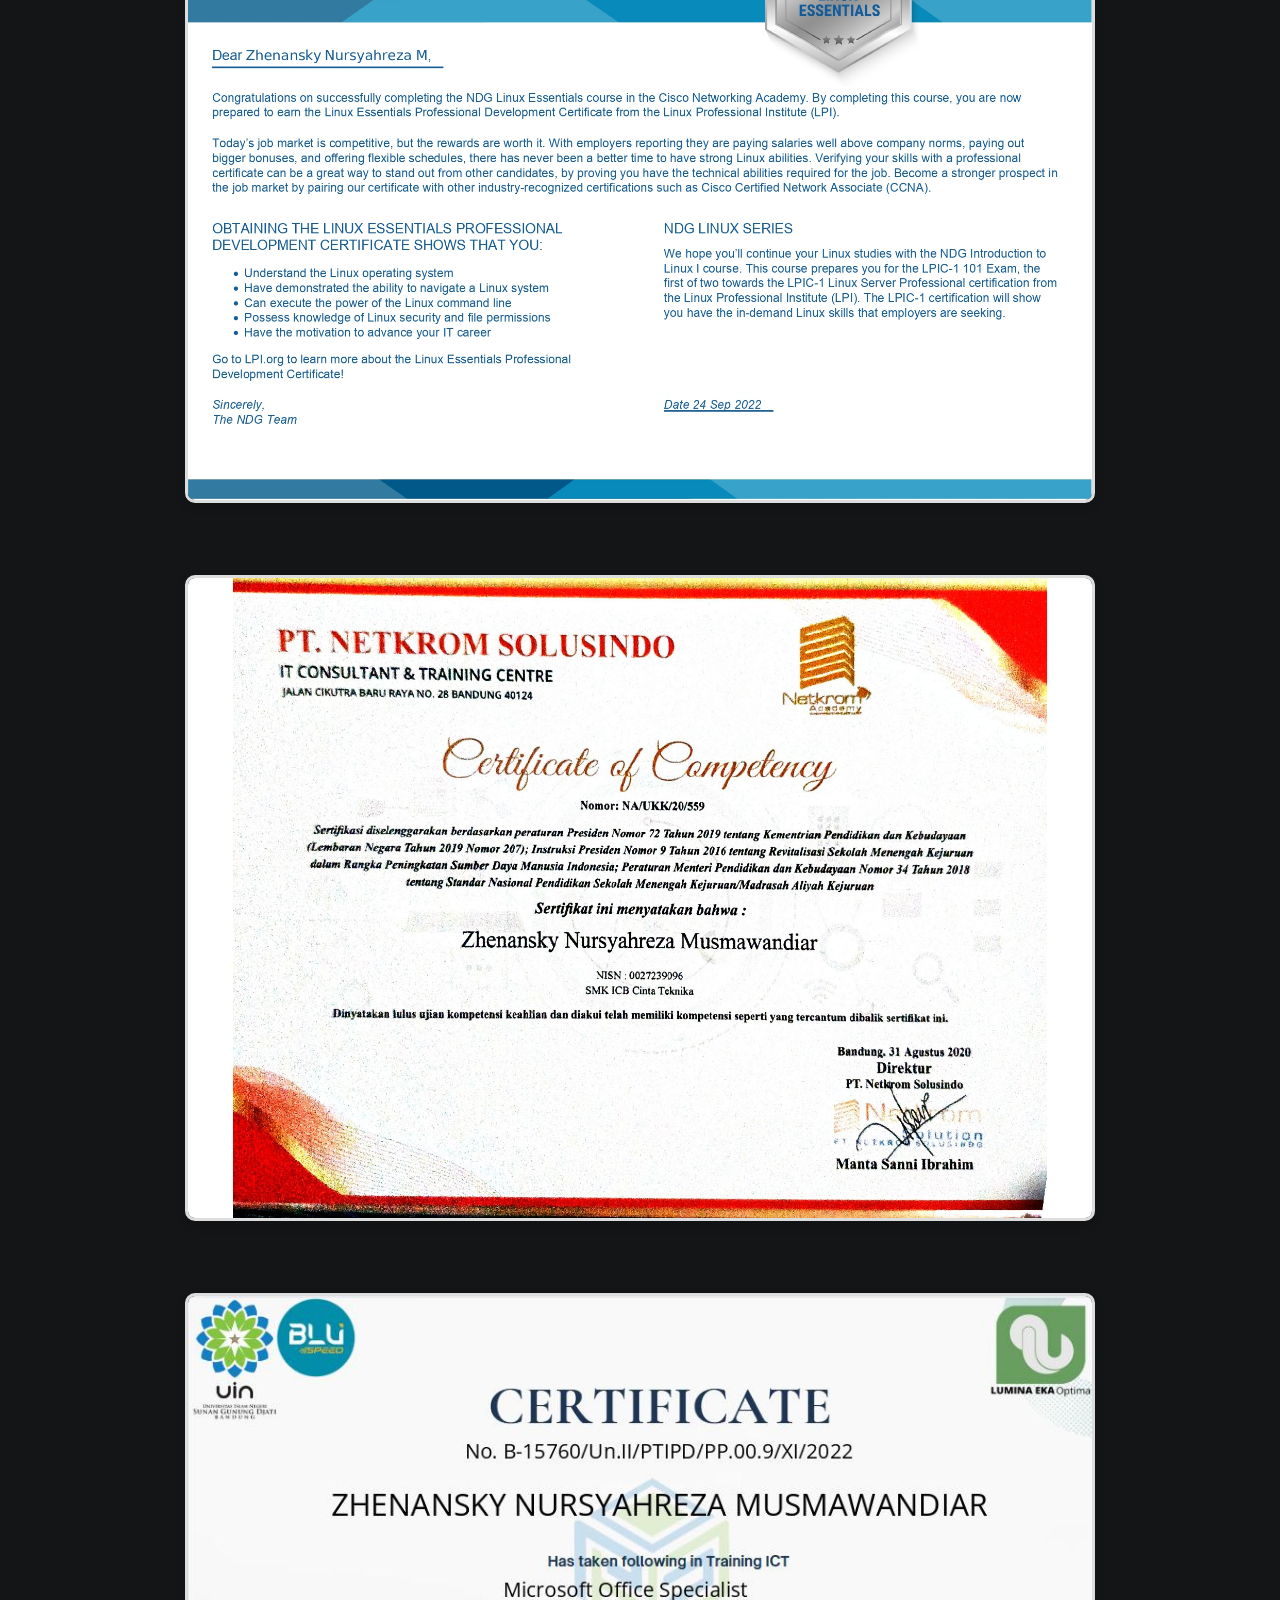
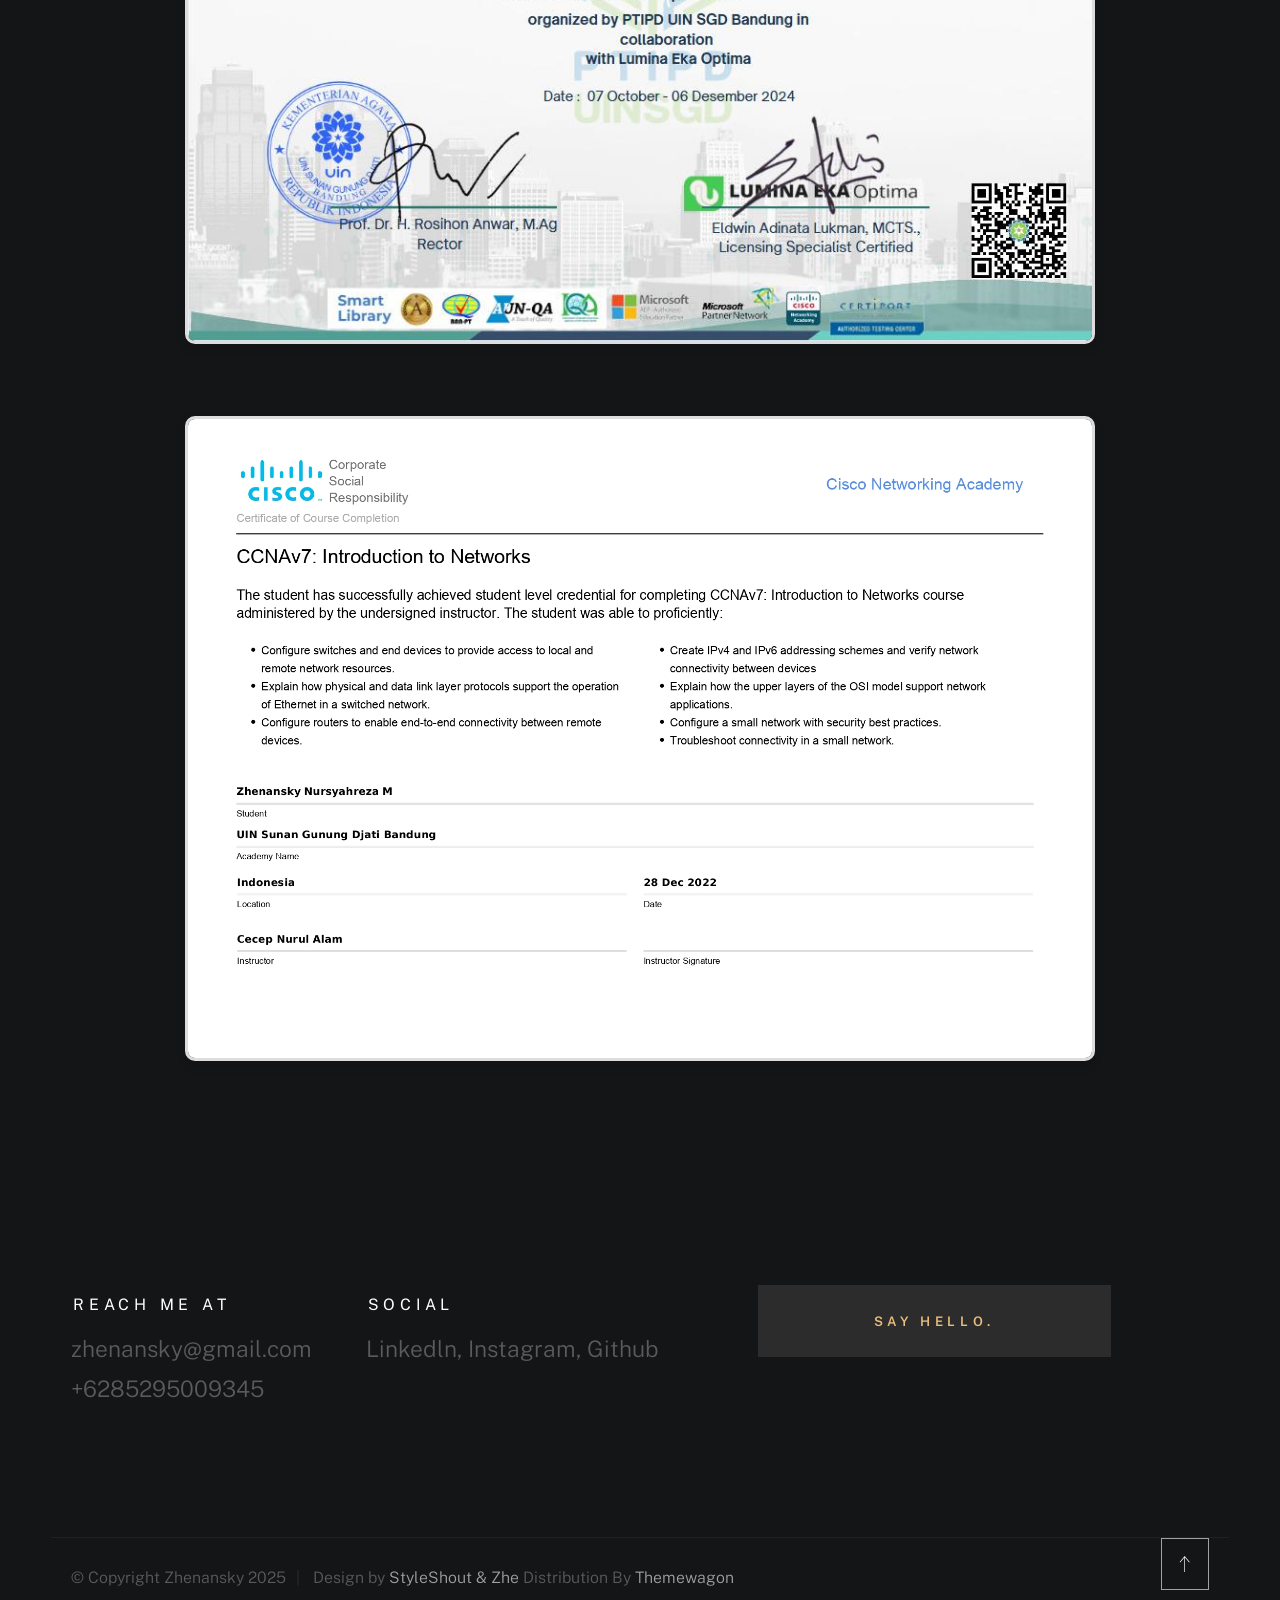
==== commit 4c293b7c: "update cert" ====
--- a/index.html
+++ b/index.html
@@ -56,7 +56,7 @@
         <header class="s-header">
 
             <div class="header-mobile">
-                <span class="mobile-home-link"><a href="index.html">Luther.</a></span>
+                <span class="mobile-home-link"><a href="index.html">Zhenansky</a></span>
                 <a class="mobile-menu-toggle" href="#0"><span>Menu</span></a>
             </div>
 
@@ -479,6 +479,7 @@
                             <img src="images/certificates/cert1.jpg" alt="Certificate 1">
                             <img src="images/certificates/cert2.jpg" alt="Certificate 2">
                             <img src="images/certificates/cert3.jpeg" alt="Certificate 3">
+                            <img src="images/certificates/cert4.jpg" alt="Certificate 4">
                         </div>
                     </div>
                 </div>  
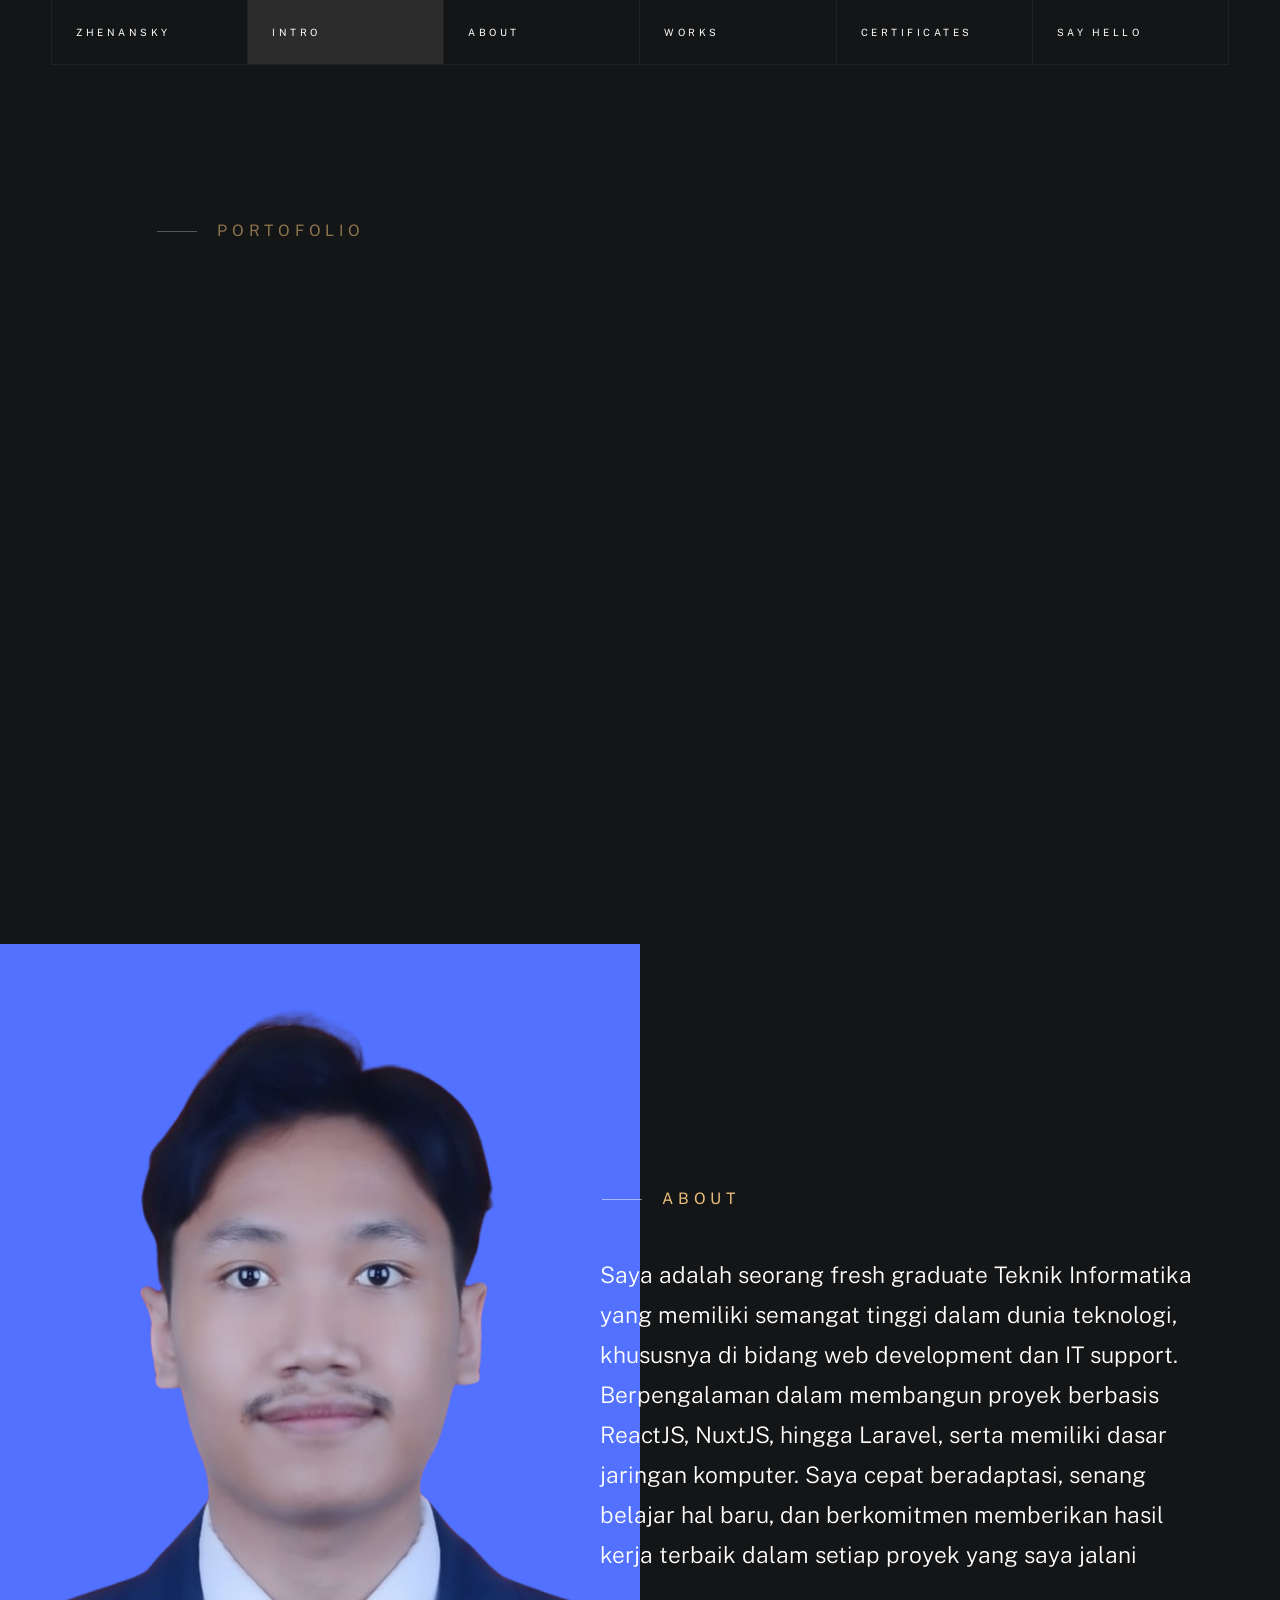
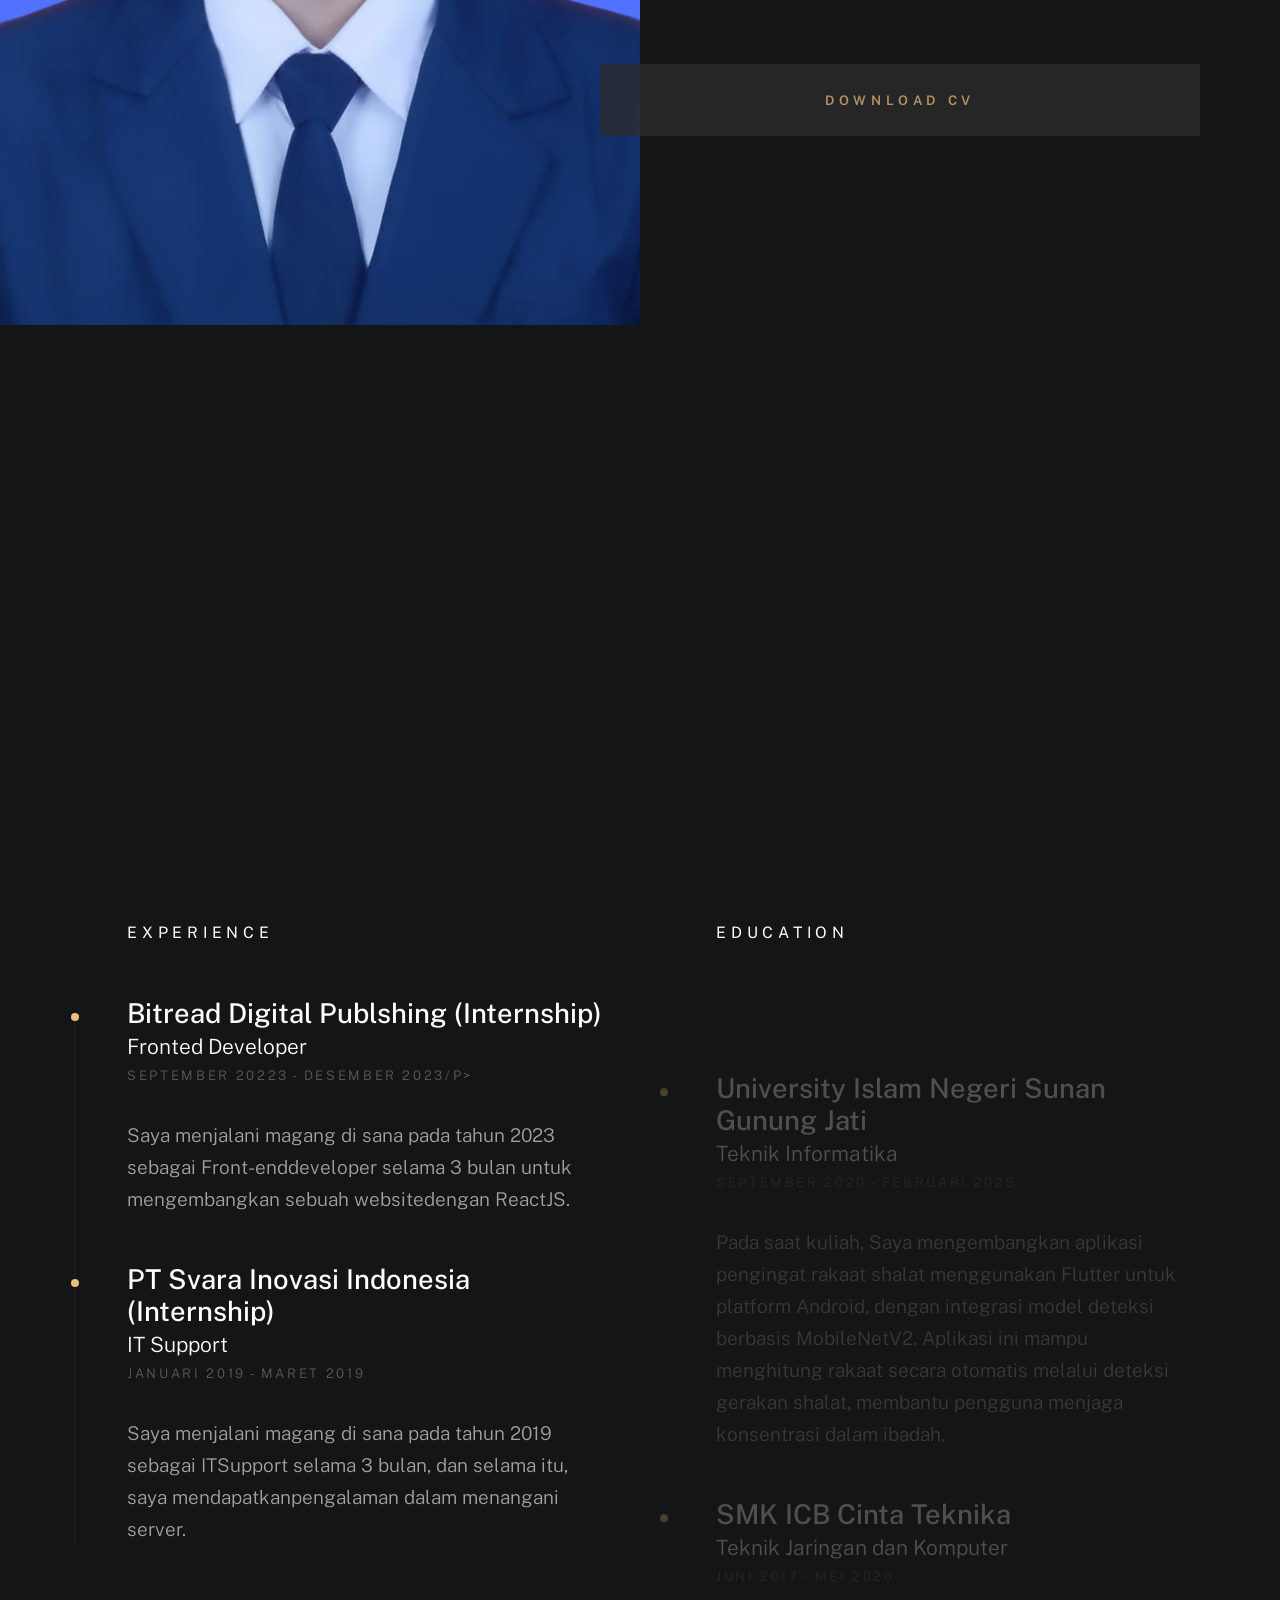
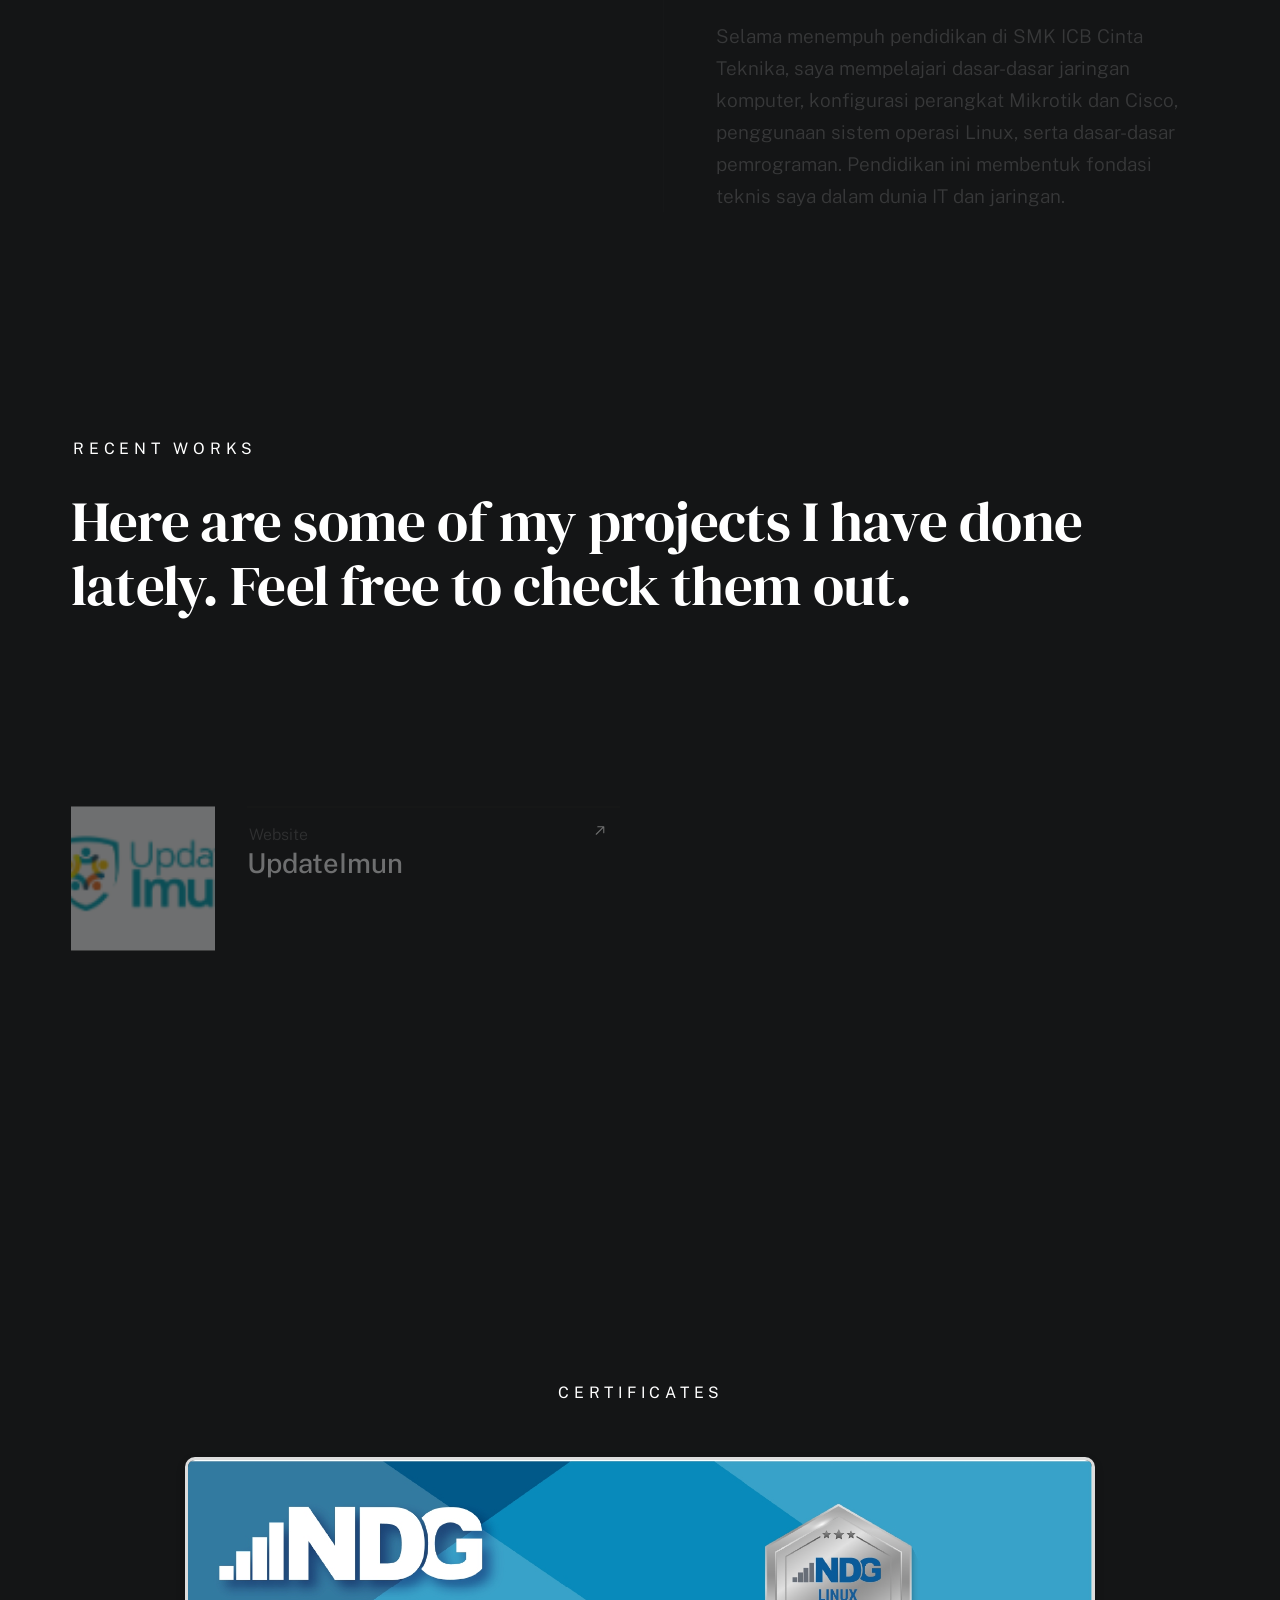
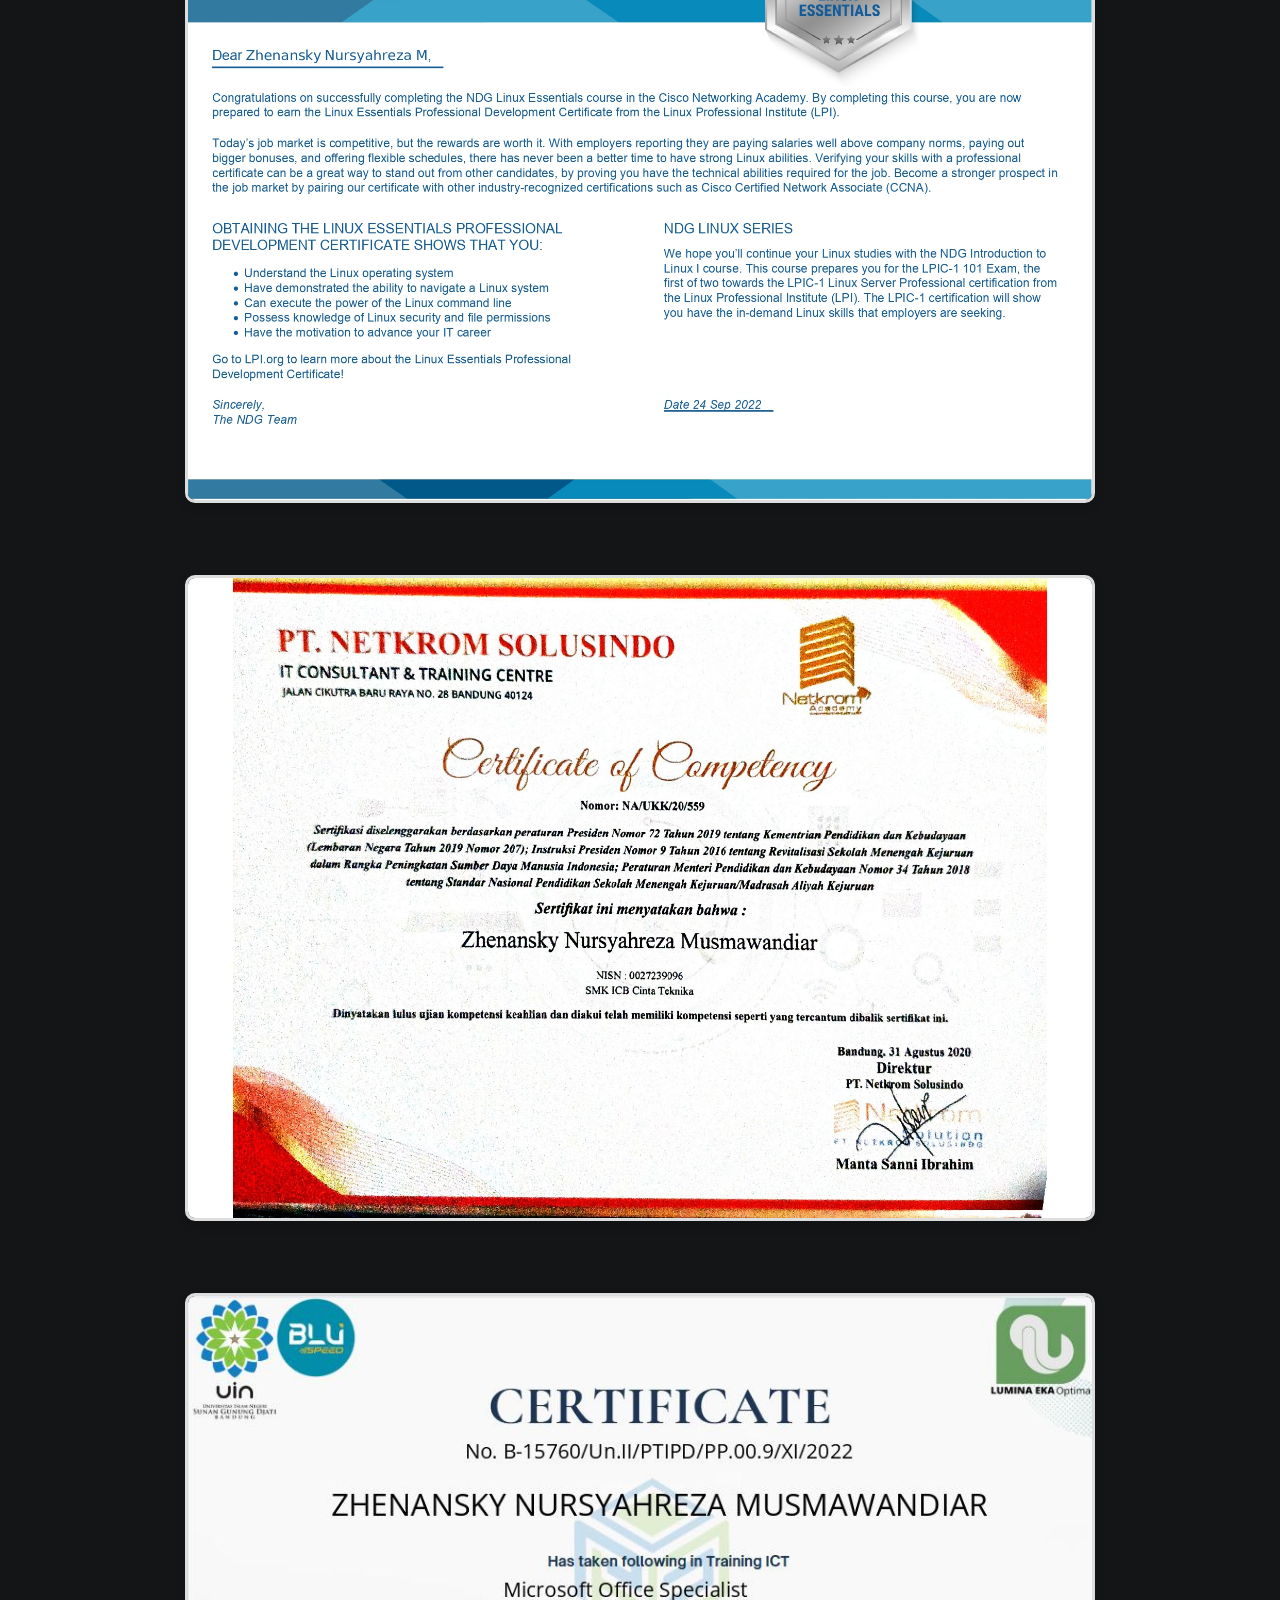
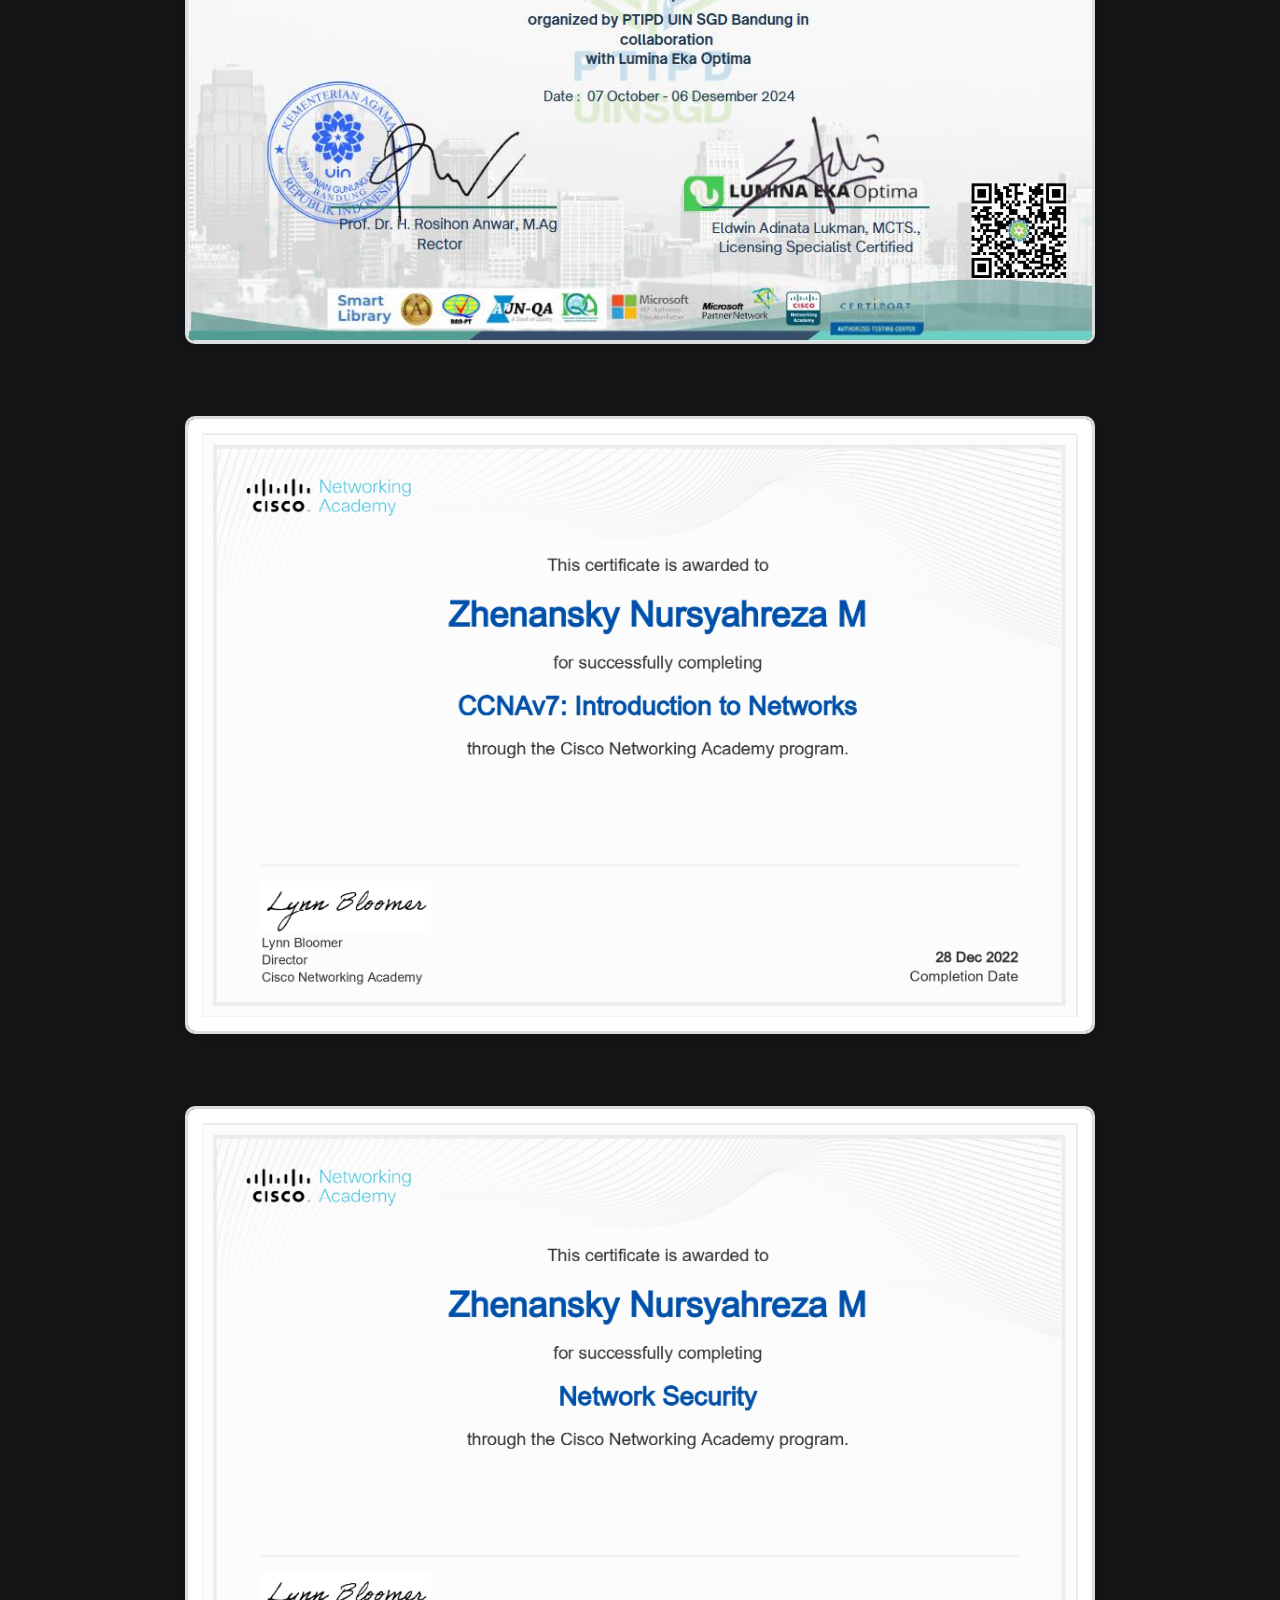
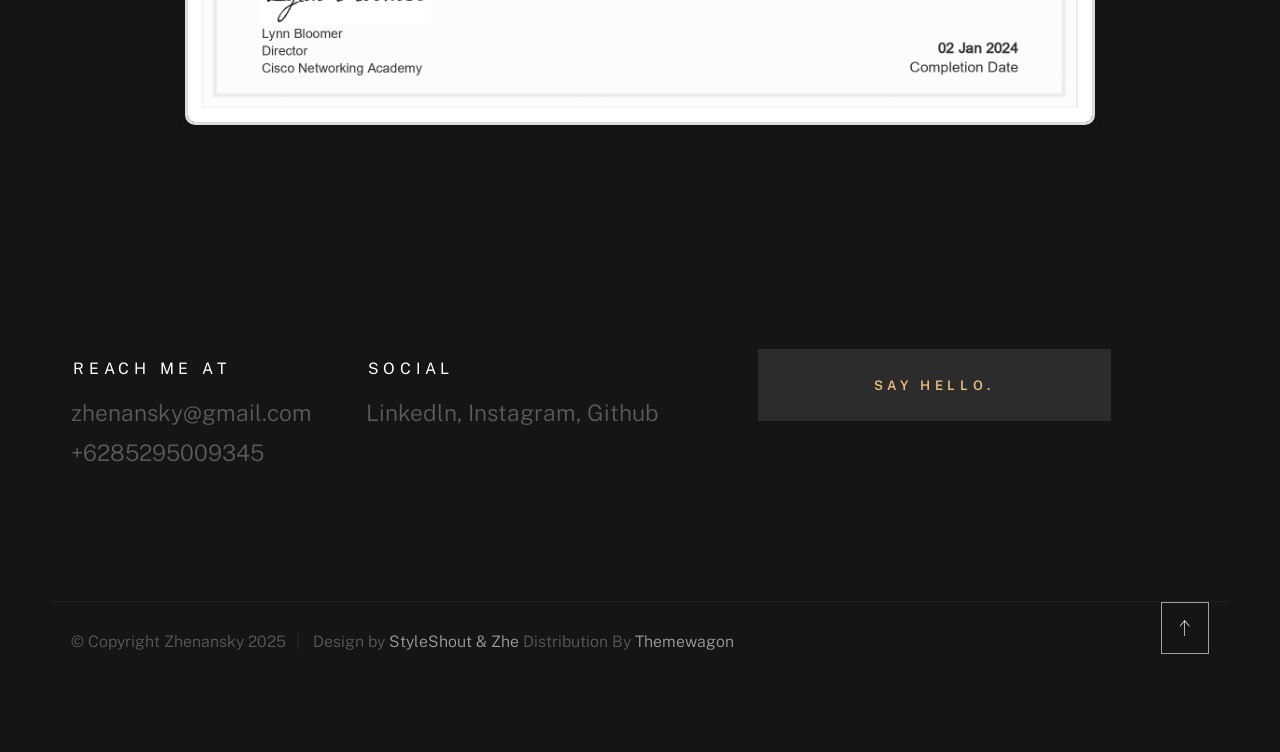
==== commit 8792a1bc: "update content & icon" ====
--- a/index.html
+++ b/index.html
@@ -20,7 +20,7 @@
 
     <!-- favicons
     ================================================== -->
-    <link rel="apple-touch-icon" sizes="180x180" href="apple-touch-icon.png">
+    <link rel="apple-touch-icon" sizes="180x180" href="256x256.png">
     <link rel="icon" type="image/png" sizes="32x32" href="favicon-32x32.png">
     <link rel="icon" type="image/png" sizes="16x16" href="favicon-16x16.png">
     <link rel="manifest" href="site.webmanifest">
@@ -480,6 +480,7 @@
                             <img src="images/certificates/cert2.jpg" alt="Certificate 2">
                             <img src="images/certificates/cert3.jpeg" alt="Certificate 3">
                             <img src="images/certificates/cert4.jpg" alt="Certificate 4">
+                            <img src="images/certificates/cert5.jpg" alt="Certificate 5">
                         </div>
                     </div>
                 </div>  
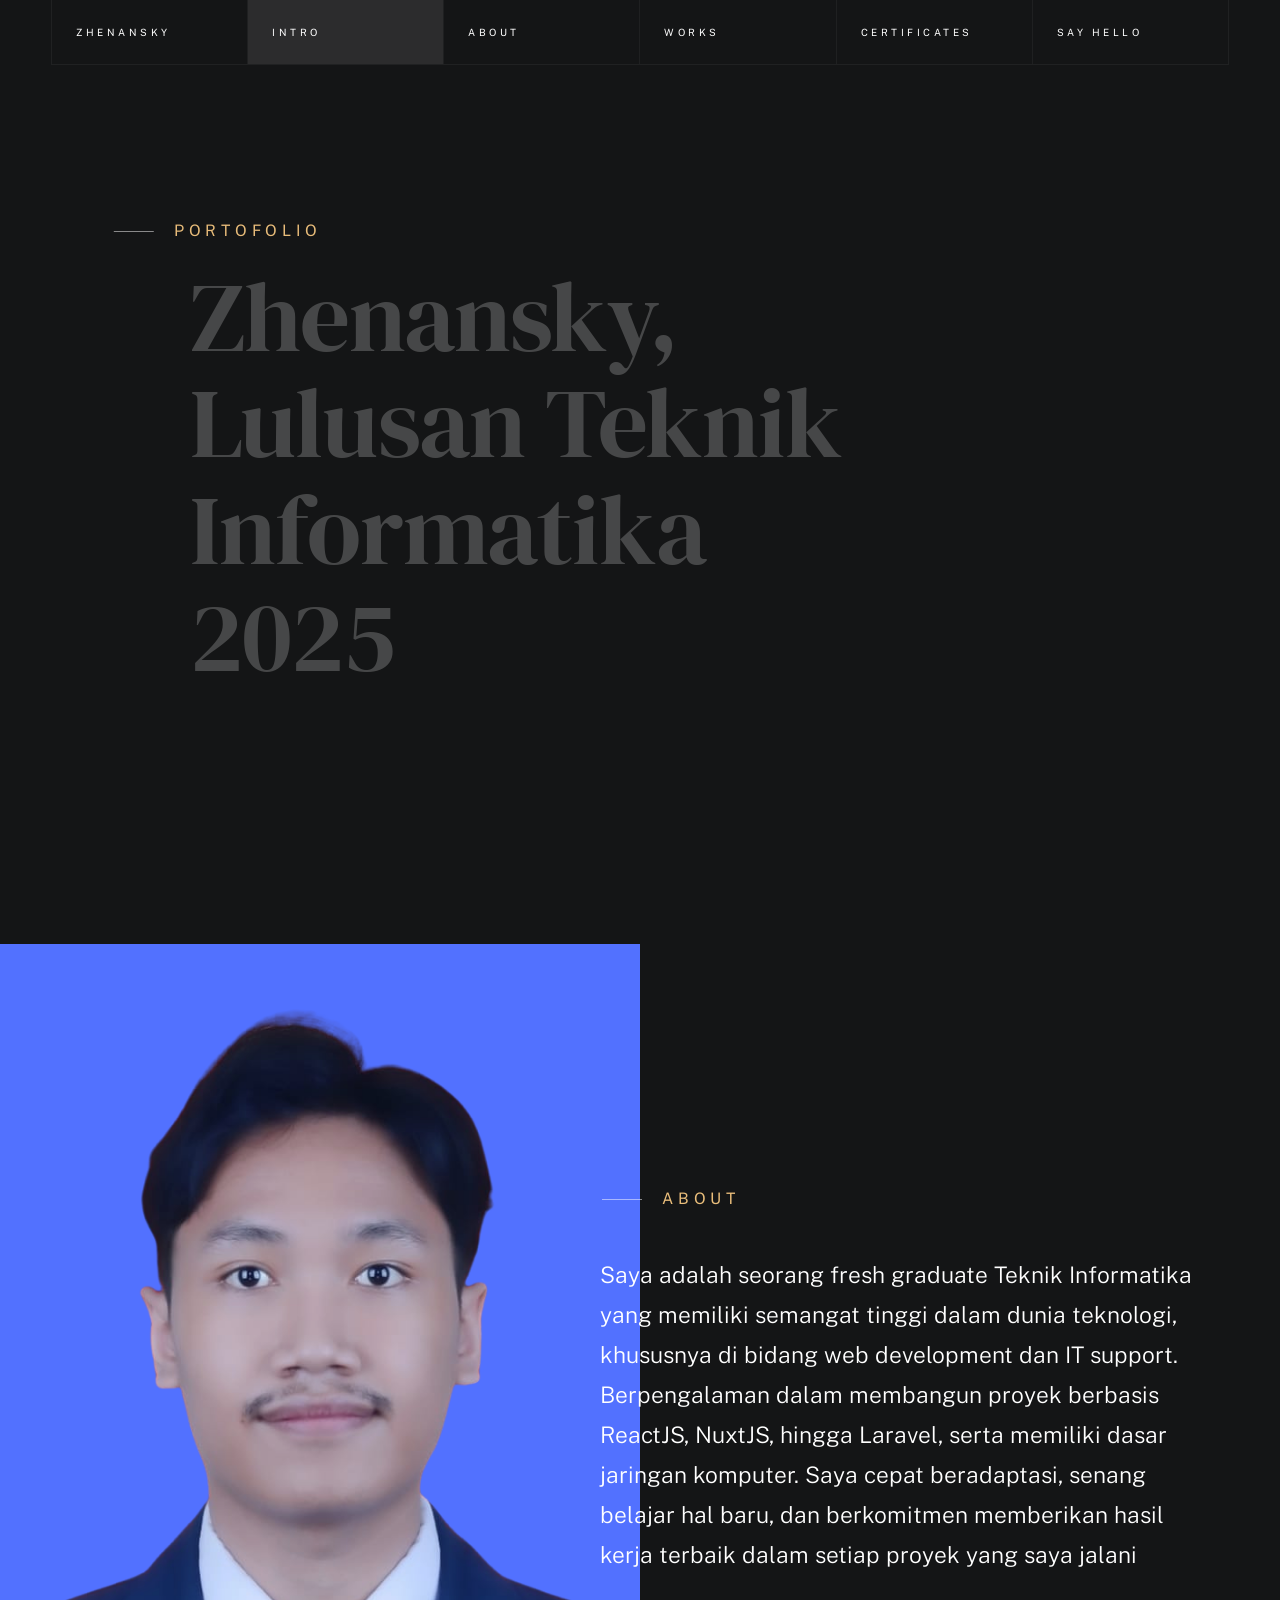
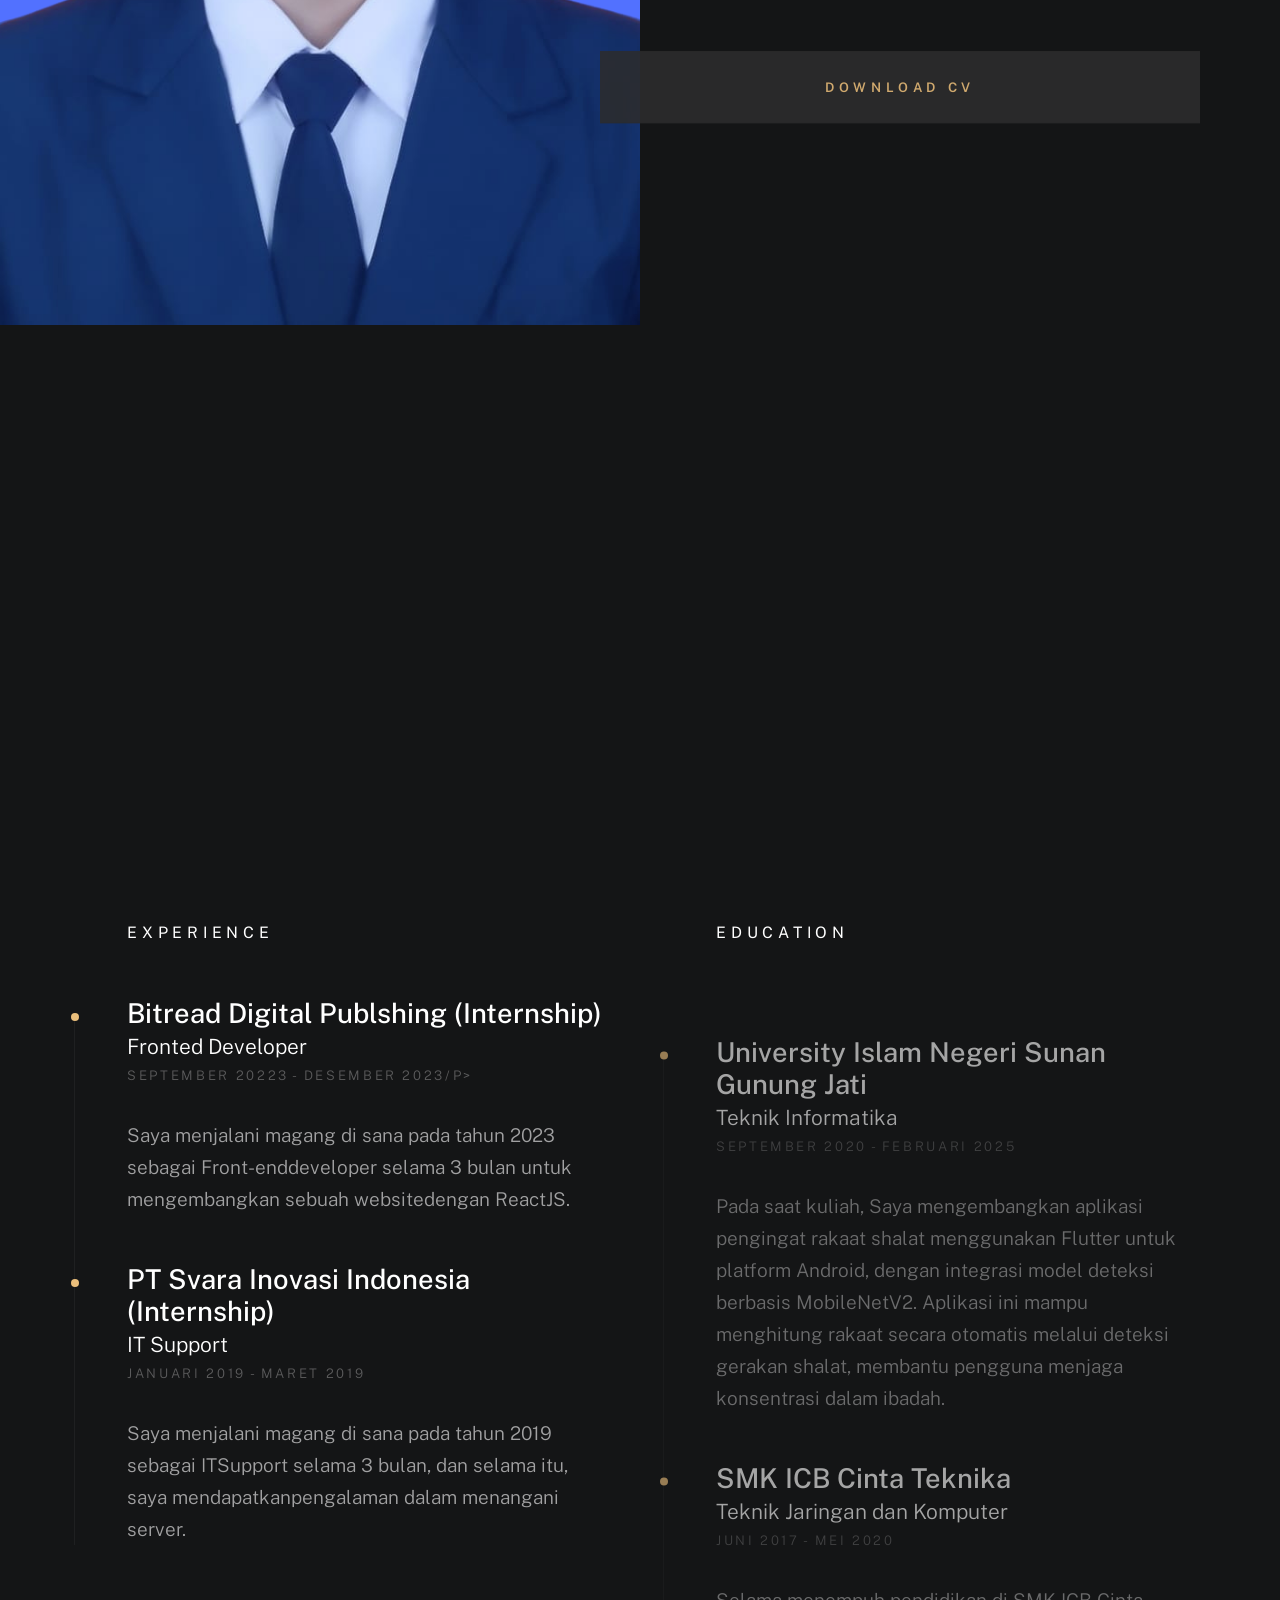
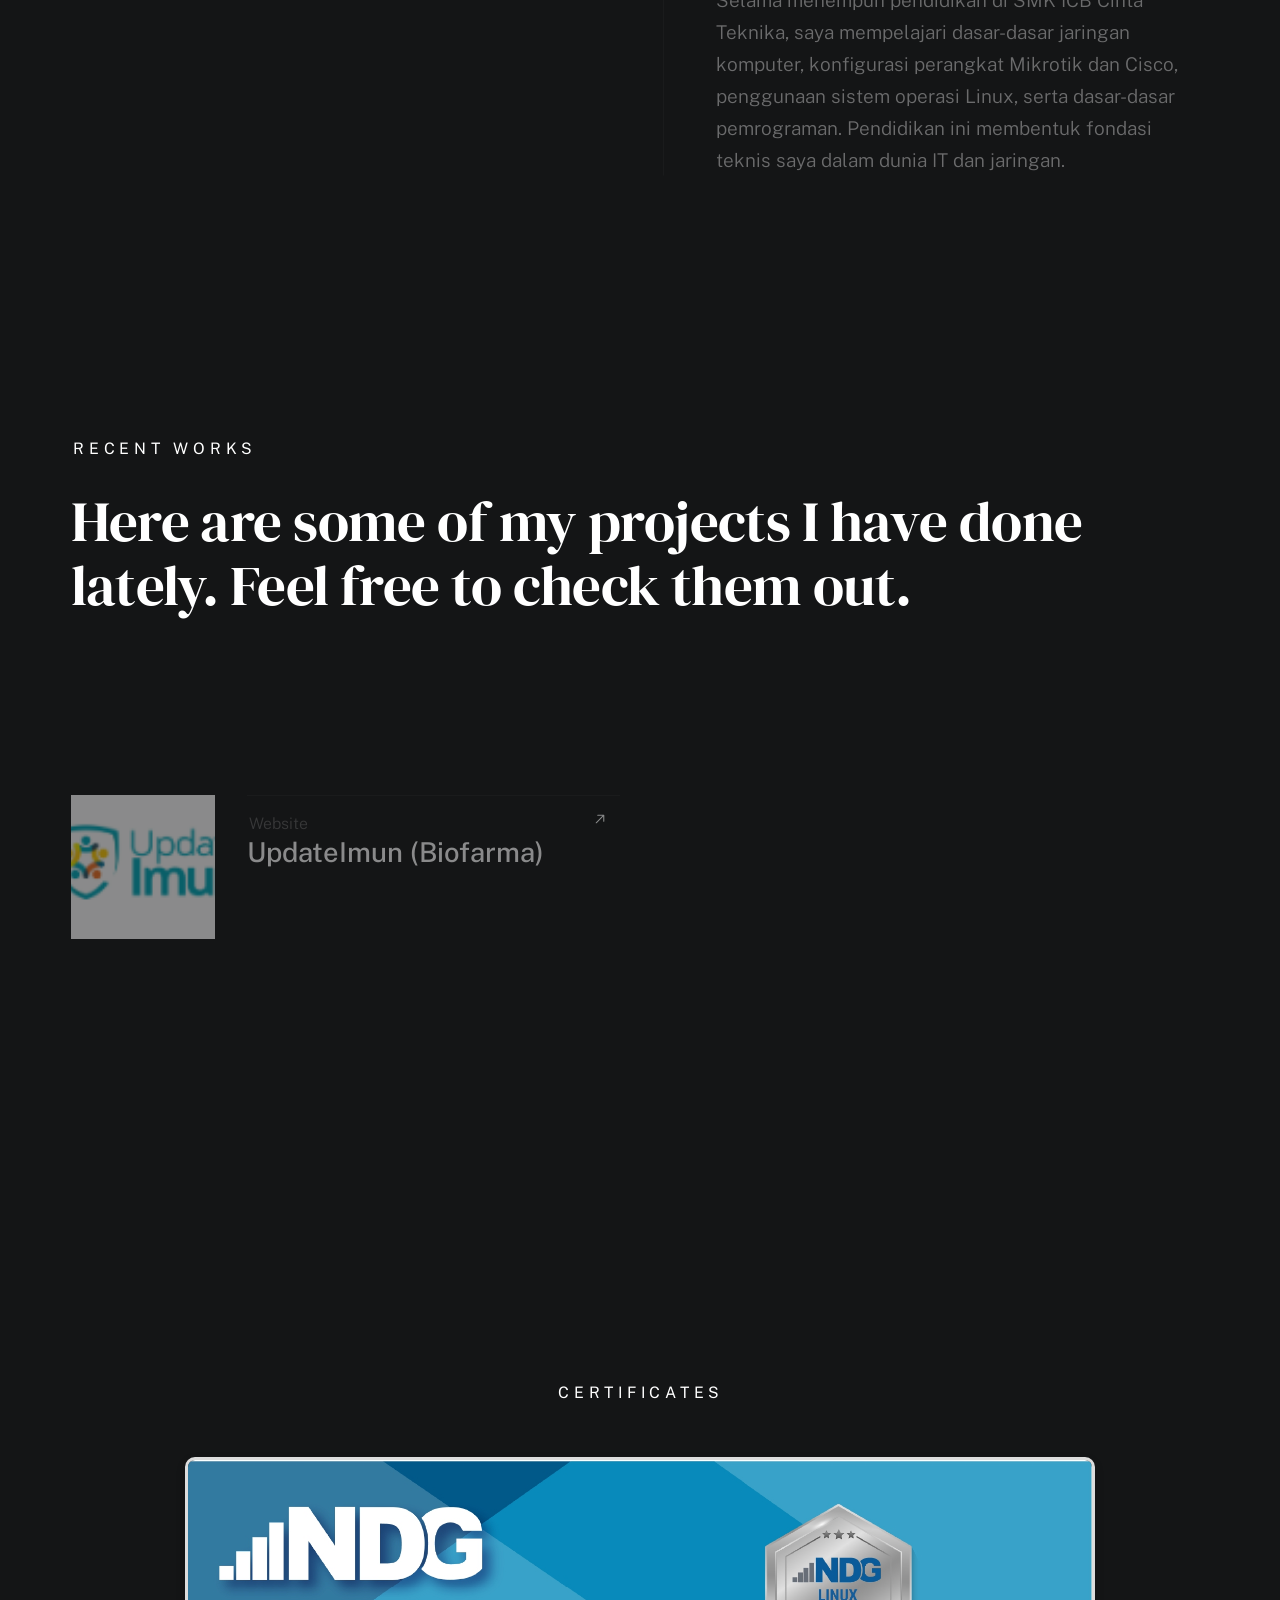
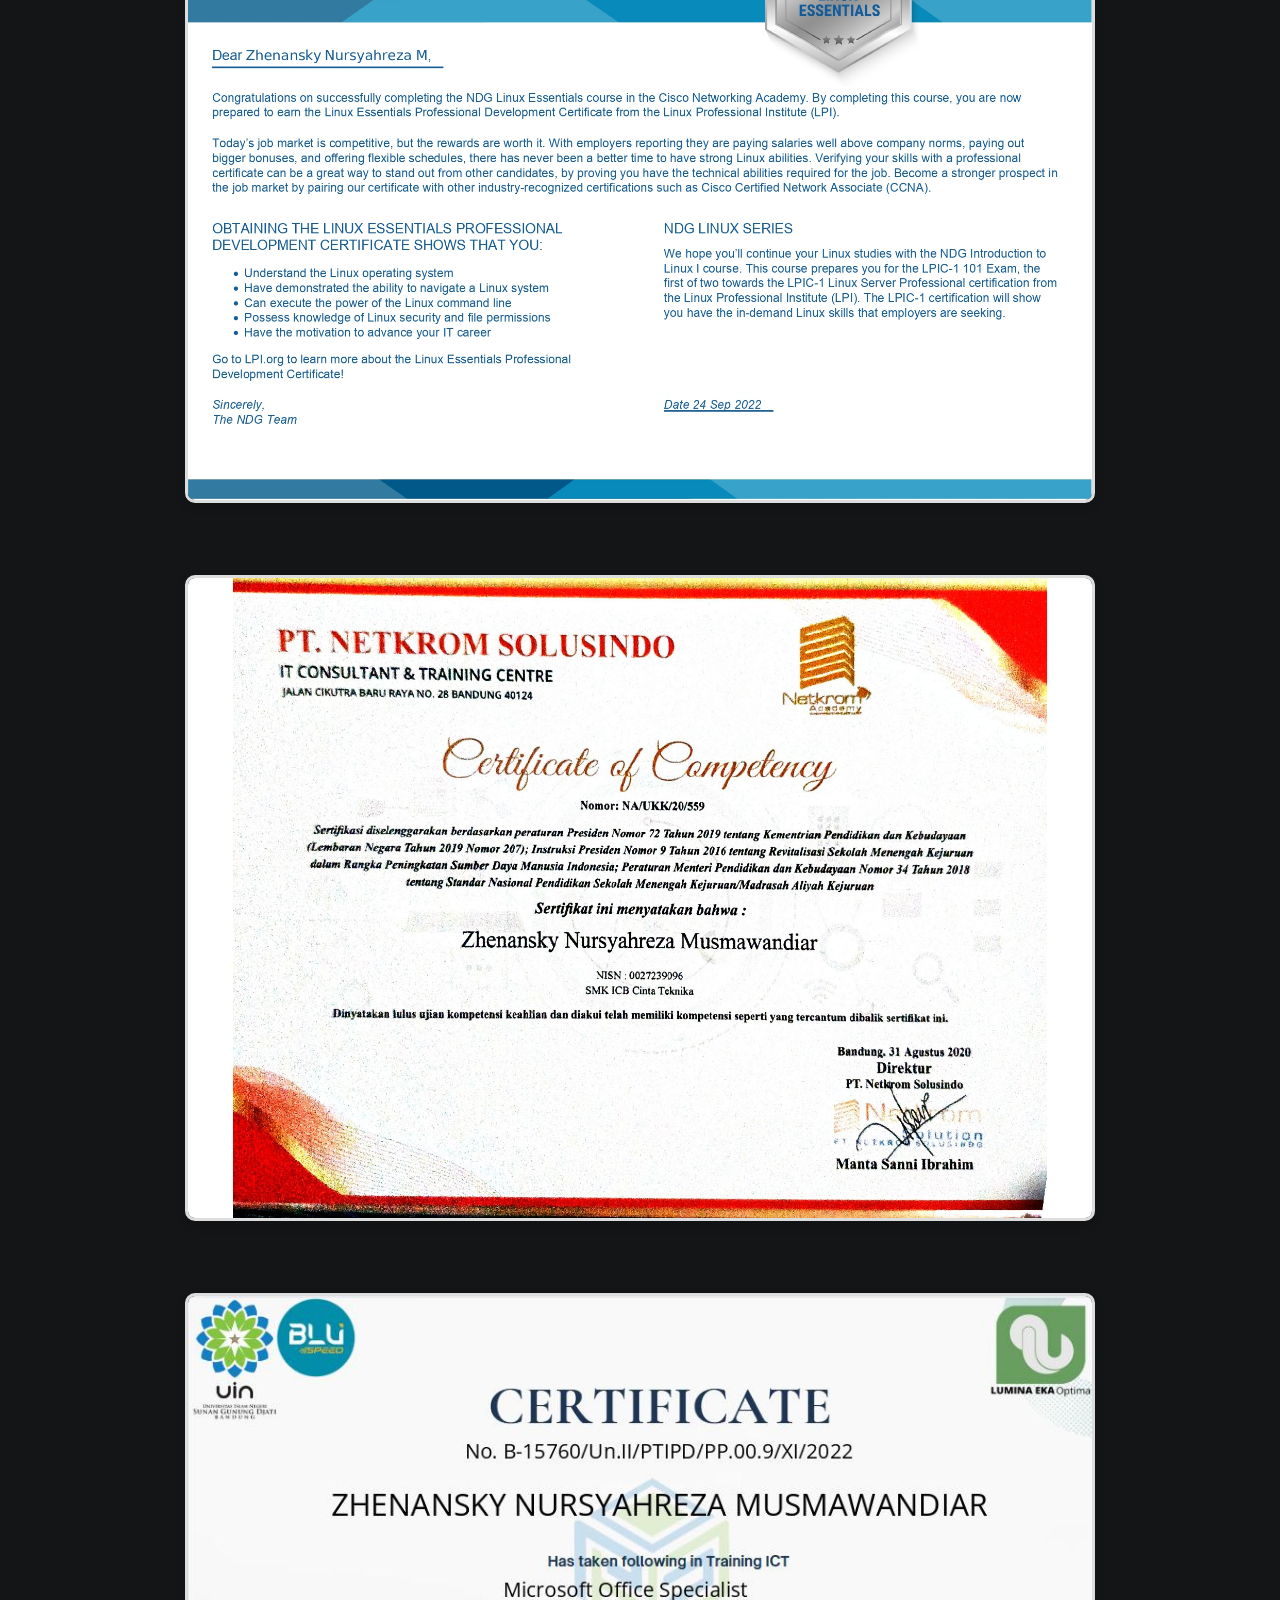
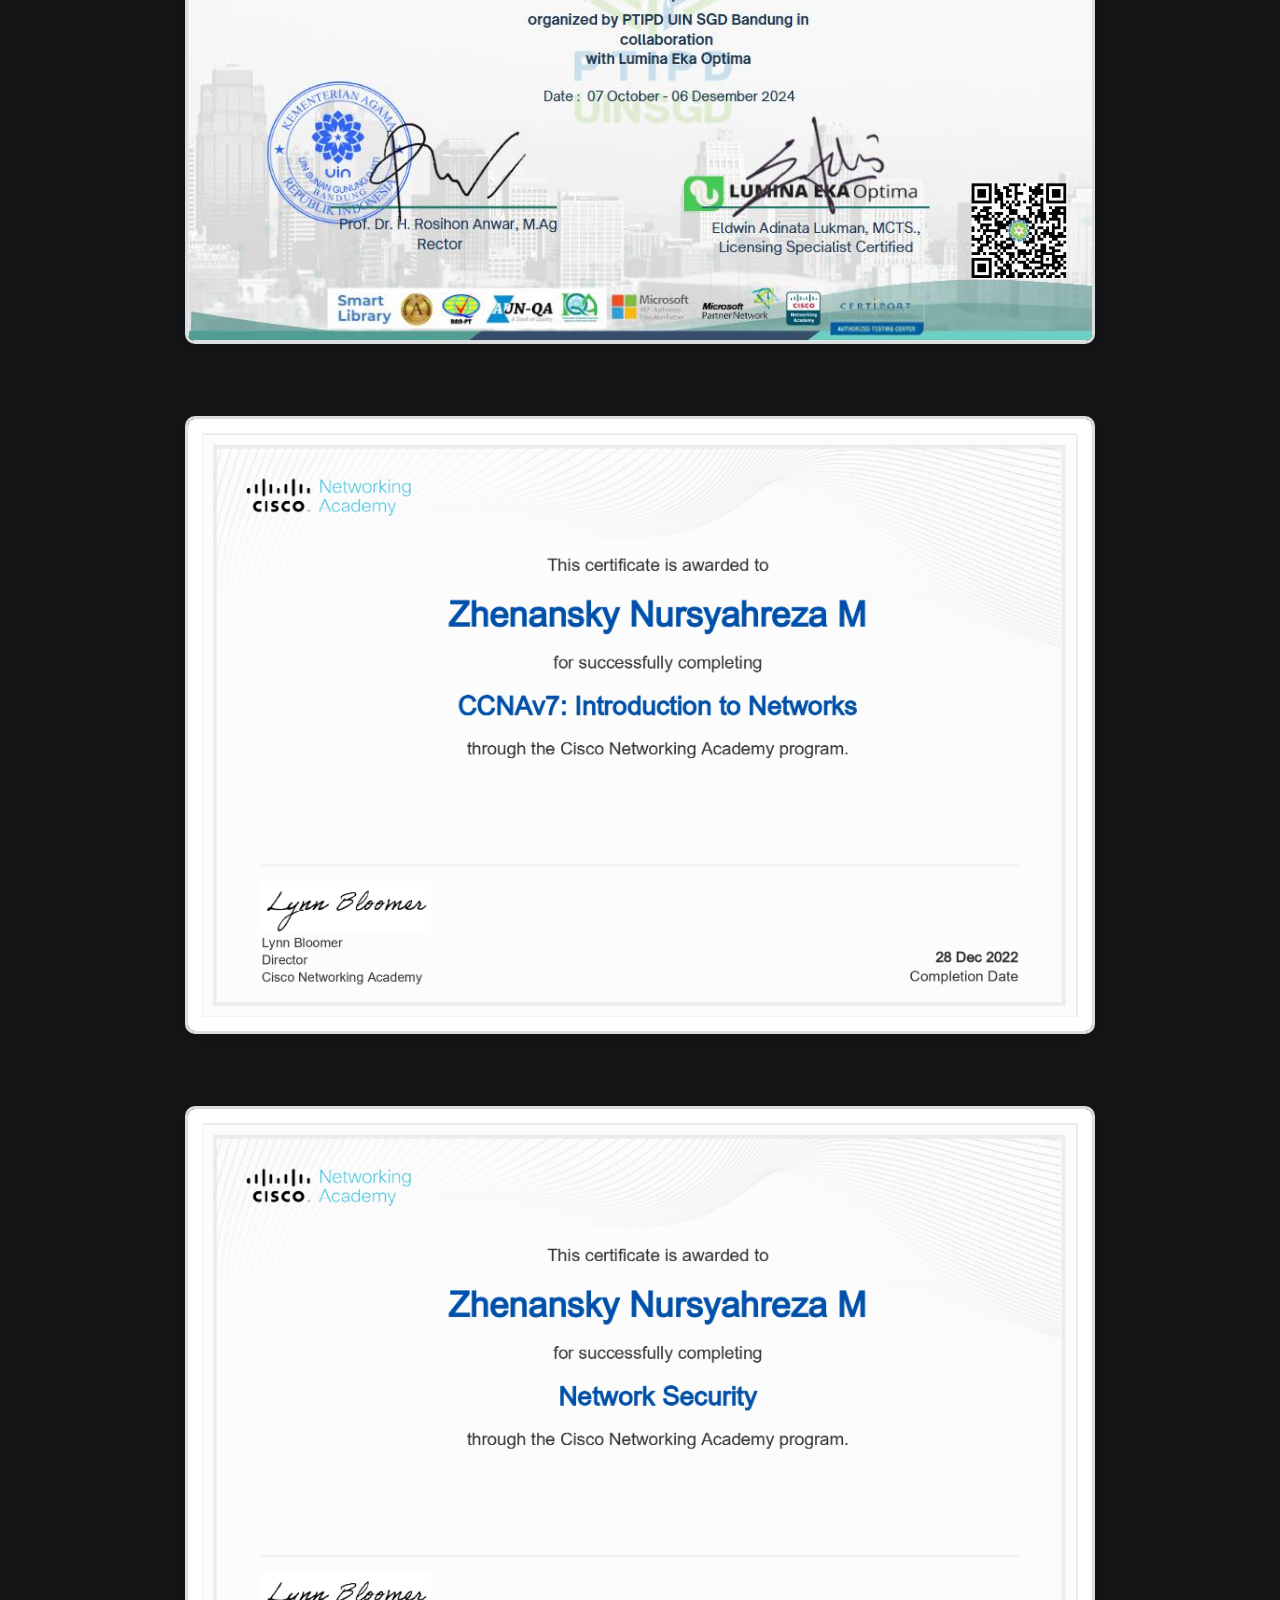
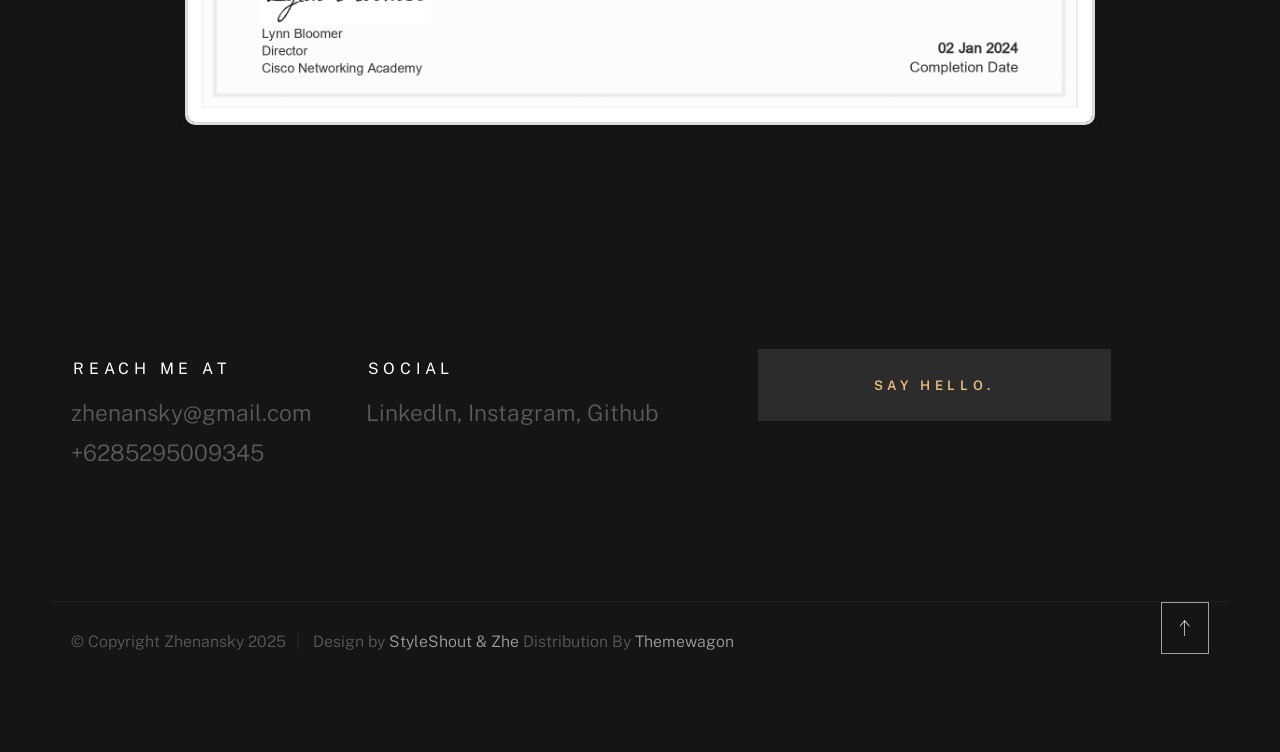
==== commit 6ed79d74: "edit project" ====
--- a/index.html
+++ b/index.html
@@ -280,7 +280,7 @@
                                             Website
                                         </div>
                                         <div class="folio-list__item-title">
-                                            UpdateImun
+                                            UpdateImun (Biofarma)
                                         </div>
                                     </div>
                                 </a>
@@ -364,7 +364,7 @@
                             <img src="images/portfolio/gallery/g-updateimun.png" alt="">
                 
                             <div class="modal-popup__desc">
-                                <h5>UpdateImun</h5>
+                                <h5>UpdateImun (Biofarma)</h5>
                                 <p>Mengembangkan bagian front-end untuk website 'Update Imun,' sebuah portal berita dan profil seputar imunisasi. Website
                                 ini dibangunmenggunakan NuxtJS, TypeScript, Tailwind, dan Strapi, bekerja dalam tim untuk menciptakan pengalaman
                                 pengguna yang optimal.</p>
